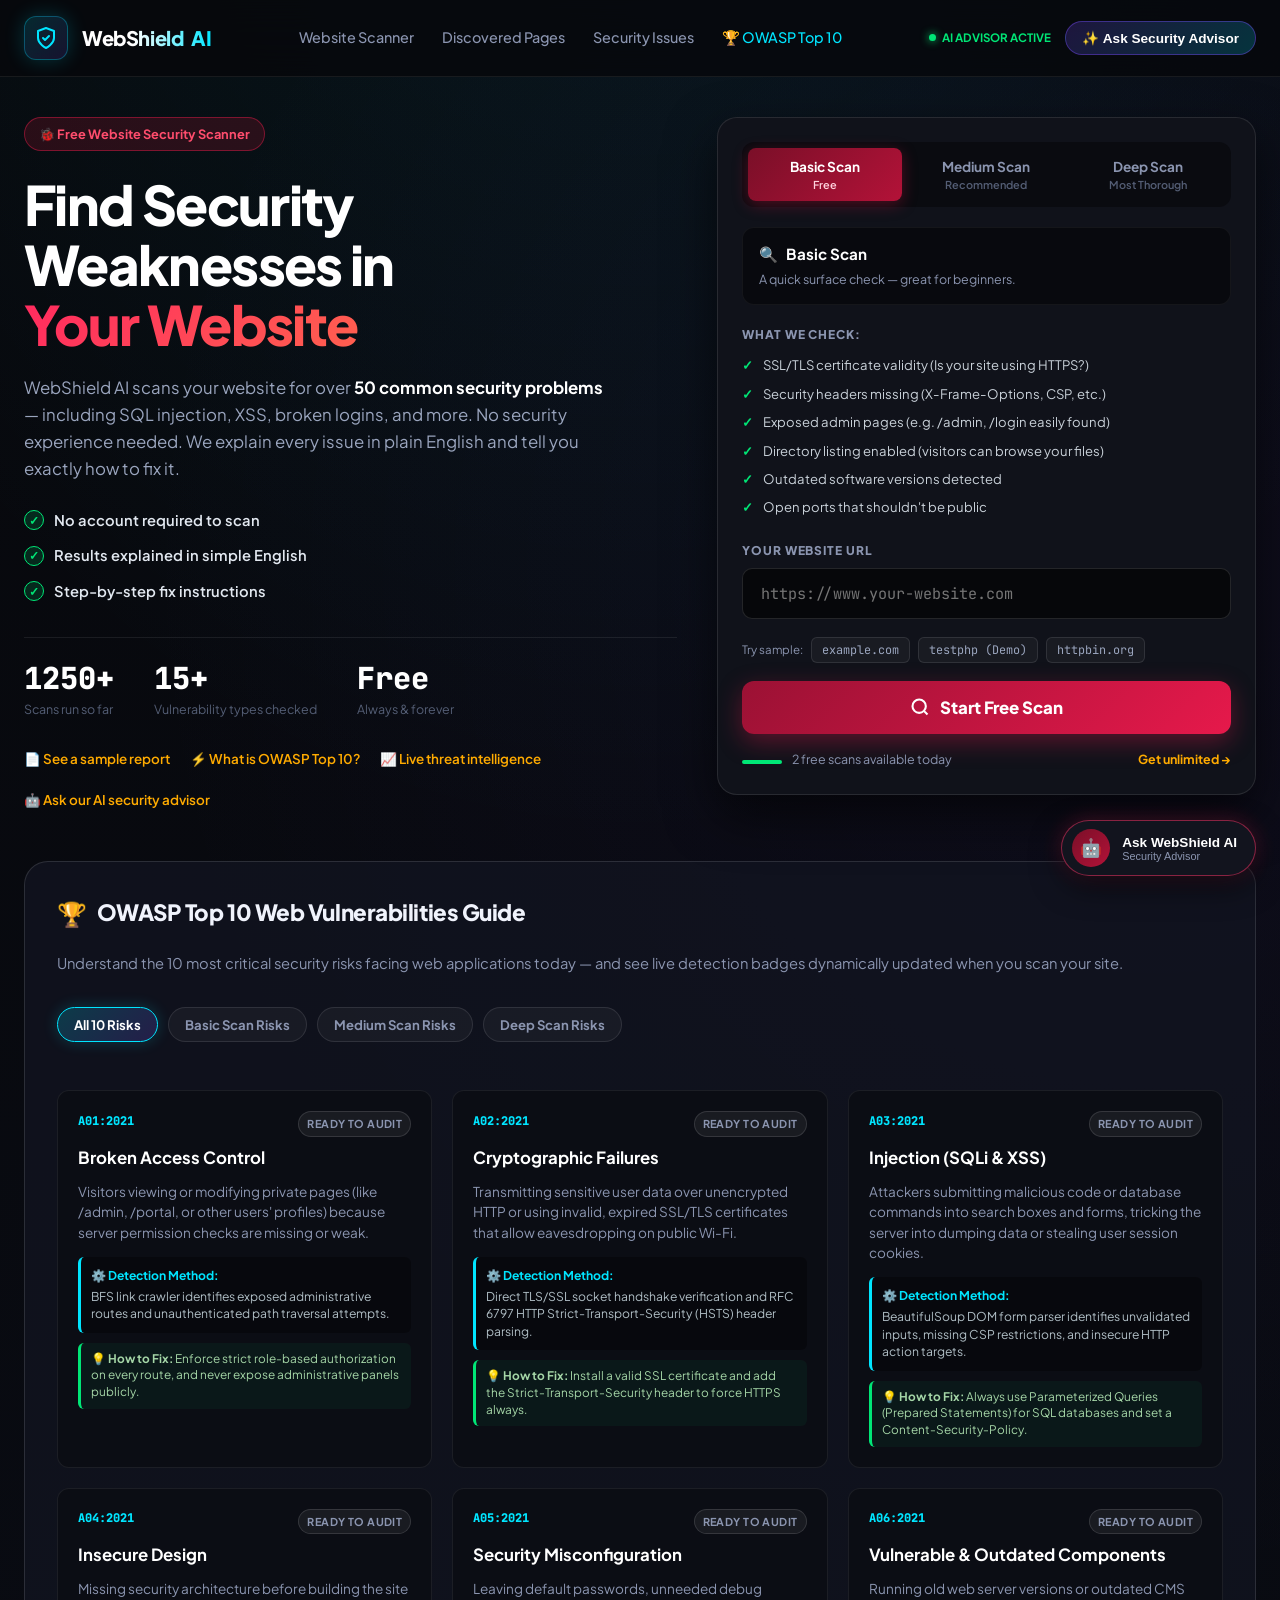
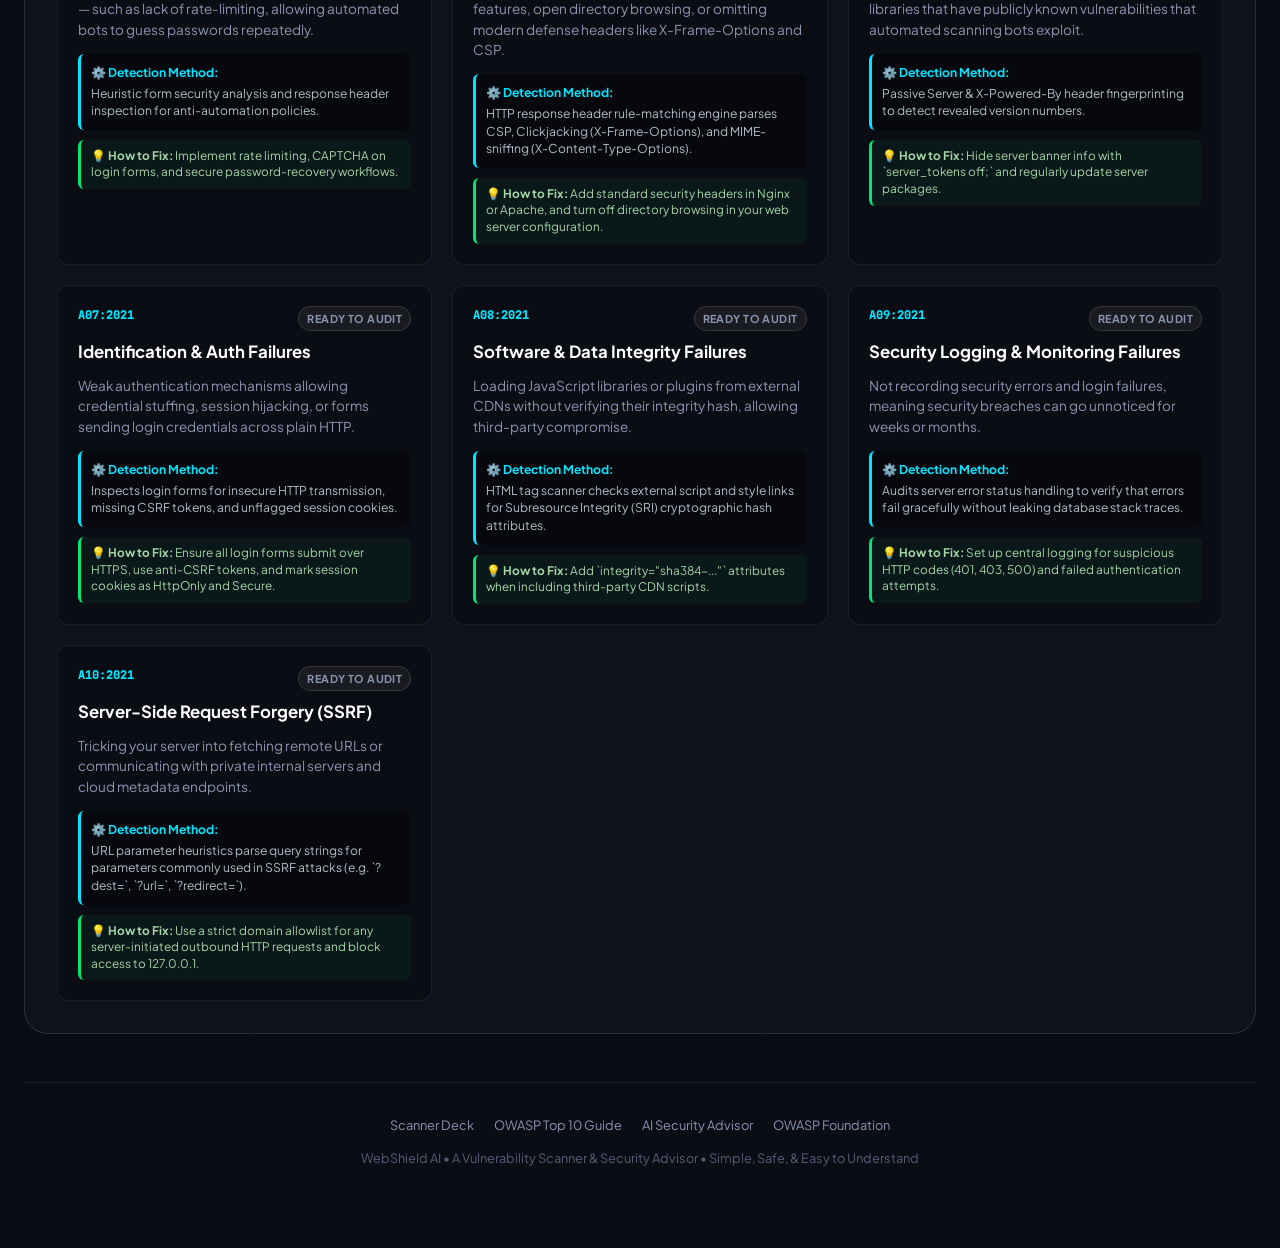
==== frontend/index.html @ 1e89348a "Initial commit: WebShield AI - Security Advisor & Vulnerability Scanner" ====
<!DOCTYPE html>
<html lang="en">
<head>
    <meta charset="UTF-8">
    <meta name="viewport" content="width=device-width, initial-scale=1.0">
    <title>WebShield AI — Security Advisor & Vulnerability Scanner</title>
    <meta name="description" content="WebShield AI is a simple, easy-to-use website vulnerability scanner and friendly security advisor that finds security weaknesses and shows you how to fix them.">
    <link rel="preconnect" href="https://fonts.googleapis.com">
    <link rel="preconnect" href="https://fonts.gstatic.com" crossorigin>
    <link href="https://fonts.googleapis.com/css2?family=JetBrains+Mono:wght@400;500;600;700&family=Plus+Jakarta+Sans:wght@300;400;500;600;700;800&display=swap" rel="stylesheet">
    <style id="webshield-theme">
/* ==========================================================================
   WebShield AI - Enterprise Autonomous Cyber Defense System
   Design System & Modern Cyber Dark Theme
   ========================================================================== */

@import url('https://fonts.googleapis.com/css2?family=JetBrains+Mono:wght@400;500;600;700&family=Plus+Jakarta+Sans:wght@300;400;500;600;700;800&display=swap');

:root {
  /* Color Palette */
  --bg-core: #07080c;
  --bg-surface: #0d0f17;
  --bg-surface-elevated: #131722;
  --bg-card: rgba(18, 22, 34, 0.72);
  --bg-card-hover: rgba(24, 30, 48, 0.85);
  --bg-input: #0a0c14;

  /* Borders & Glass */
  --border-subtle: rgba(255, 255, 255, 0.07);
  --border-medium: rgba(255, 255, 255, 0.12);
  --border-bright: rgba(0, 229, 255, 0.3);
  --border-focus: #00e5ff;

  /* Primary Neon Accents */
  --neon-cyan: #00e5ff;
  --neon-cyan-glow: rgba(0, 229, 255, 0.25);
  --neon-emerald: #00e676;
  --neon-emerald-glow: rgba(0, 230, 118, 0.22);
  --neon-crimson: #ff1744;
  --neon-crimson-glow: rgba(255, 23, 68, 0.25);
  --neon-amber: #ffab00;
  --neon-amber-glow: rgba(255, 171, 0, 0.22);
  --neon-purple: #9d4edd;
  --neon-purple-glow: rgba(157, 78, 221, 0.25);

  /* Typography */
  --font-sans: 'Plus Jakarta Sans', -apple-system, BlinkMacSystemFont, 'Segoe UI', Roboto, sans-serif;
  --font-mono: 'JetBrains Mono', 'Fira Code', monospace;

  /* Text Colors */
  --text-main: #f0f3fc;
  --text-muted: #8b95b0;
  --text-dim: #545e75;

  /* Gradients */
  --grad-hero: radial-gradient(circle at 50% 0%, rgba(0, 229, 255, 0.08) 0%, rgba(7, 8, 12, 0) 70%);
  --grad-brand: linear-gradient(135deg, #00e5ff 0%, #7c4dff 100%);
  --grad-danger: linear-gradient(135deg, #ff1744 0%, #ff5252 100%);
  --grad-success: linear-gradient(135deg, #00e676 0%, #00b0ff 100%);

  /* UI Tokens */
  --radius-sm: 8px;
  --radius-md: 12px;
  --radius-lg: 18px;
  --radius-xl: 24px;
  --transition: all 0.25s cubic-bezier(0.16, 1, 0.3, 1);
  --shadow-card: 0 10px 30px -10px rgba(0, 0, 0, 0.5), 0 0 1px 1px rgba(255, 255, 255, 0.05);
  --shadow-glow: 0 0 25px rgba(0, 229, 255, 0.18);
}

/* Reset & Base */
*, *::before, *::after {
  box-sizing: border-box;
  margin: 0;
  padding: 0;
}

html {
  scroll-behavior: smooth;
  color-scheme: dark;
}

body {
  background-color: var(--bg-core);
  background-image: 
    radial-gradient(ellipse 80% 50% at 50% -20%, rgba(0, 229, 255, 0.09), transparent),
    radial-gradient(circle at 90% 20%, rgba(124, 77, 255, 0.06), transparent 40%),
    linear-gradient(to bottom, #07080c, #0a0d16);
  color: var(--text-main);
  font-family: var(--font-sans);
  line-height: 1.6;
  min-height: 100vh;
  -webkit-font-smoothing: antialiased;
  overflow-x: hidden;
}

/* Custom Scrollbar */
::-webkit-scrollbar {
  width: 8px;
  height: 8px;
}
::-webkit-scrollbar-track {
  background: var(--bg-core);
}
::-webkit-scrollbar-thumb {
  background: #1e2436;
  border-radius: 4px;
}
::-webkit-scrollbar-thumb:hover {
  background: #2f3854;
}

/* Layout Container */
.app-container {
  max-width: 1280px;
  margin: 0 auto;
  padding: 0 24px 80px;
}

/* ==========================================================================
   Navigation Bar
   ========================================================================== */
.top-navbar {
  position: sticky;
  top: 0;
  z-index: 100;
  backdrop-filter: blur(20px);
  -webkit-backdrop-filter: blur(20px);
  background: rgba(7, 8, 12, 0.82);
  border-bottom: 1px solid var(--border-subtle);
  padding: 16px 0;
  margin-bottom: 40px;
}

.nav-wrapper {
  max-width: 1280px;
  margin: 0 auto;
  padding: 0 24px;
  display: flex;
  align-items: center;
  justify-content: space-between;
}

.brand-group {
  display: flex;
  align-items: center;
  gap: 14px;
  text-decoration: none;
}

.brand-icon-wrap {
  width: 44px;
  height: 44px;
  border-radius: var(--radius-md);
  background: linear-gradient(135deg, rgba(0, 229, 255, 0.15), rgba(124, 77, 255, 0.15));
  border: 1px solid var(--border-bright);
  display: flex;
  align-items: center;
  justify-content: center;
  box-shadow: 0 0 20px rgba(0, 229, 255, 0.2);
  position: relative;
}

.brand-icon-wrap svg {
  width: 24px;
  height: 24px;
  color: var(--neon-cyan);
}

.brand-title {
  font-size: 1.25rem;
  font-weight: 800;
  letter-spacing: -0.02em;
  background: linear-gradient(90deg, #ffffff 40%, var(--neon-cyan) 100%);
  -webkit-background-clip: text;
  -webkit-text-fill-color: transparent;
  display: flex;
  align-items: center;
  gap: 8px;
}

.brand-tag {
  font-size: 0.65rem;
  font-weight: 700;
  text-transform: uppercase;
  letter-spacing: 0.08em;
  padding: 2px 7px;
  background: rgba(0, 229, 255, 0.12);
  border: 1px solid rgba(0, 229, 255, 0.3);
  color: var(--neon-cyan);
  border-radius: 4px;
}

.nav-links {
  display: flex;
  align-items: center;
  gap: 28px;
  list-style: none;
}

.nav-link {
  color: var(--text-muted);
  font-size: 0.9rem;
  font-weight: 500;
  text-decoration: none;
  transition: var(--transition);
  display: flex;
  align-items: center;
  gap: 6px;
}

.nav-link:hover {
  color: var(--neon-cyan);
}

.nav-status-badge {
  display: flex;
  align-items: center;
  gap: 8px;
  padding: 6px 14px;
  background: rgba(0, 230, 118, 0.08);
  border: 1px solid rgba(0, 230, 118, 0.25);
  border-radius: 50px;
  font-size: 0.75rem;
  font-weight: 600;
  color: var(--neon-emerald);
  font-family: var(--font-mono);
}

.pulse-dot {
  width: 8px;
  height: 8px;
  border-radius: 50%;
  background: var(--neon-emerald);
  box-shadow: 0 0 10px var(--neon-emerald);
  animation: pulseRadar 2s infinite ease-in-out;
}

@keyframes pulseRadar {
  0% { transform: scale(0.95); opacity: 0.6; }
  50% { transform: scale(1.2); opacity: 1; box-shadow: 0 0 16px var(--neon-emerald); }
  100% { transform: scale(0.95); opacity: 0.6; }
}

.btn-ai-drawer-trigger {
  background: linear-gradient(135deg, rgba(124, 77, 255, 0.2), rgba(0, 229, 255, 0.2));
  border: 1px solid rgba(124, 77, 255, 0.4);
  color: #fff;
  padding: 8px 16px;
  border-radius: 50px;
  font-size: 0.85rem;
  font-weight: 600;
  display: flex;
  align-items: center;
  gap: 8px;
  cursor: pointer;
  transition: var(--transition);
}

.btn-ai-drawer-trigger:hover {
  border-color: var(--neon-cyan);
  box-shadow: 0 0 20px rgba(0, 229, 255, 0.3);
  transform: translateY(-1px);
}

/* ==========================================================================
   Hero Header Section
   ========================================================================== */
.hero-header {
  text-align: center;
  max-width: 840px;
  margin: 0 auto 40px;
}

.hero-pill {
  display: inline-flex;
  align-items: center;
  gap: 8px;
  padding: 6px 16px;
  background: rgba(255, 255, 255, 0.04);
  border: 1px solid var(--border-medium);
  border-radius: 50px;
  font-size: 0.8rem;
  font-weight: 600;
  color: var(--neon-cyan);
  margin-bottom: 20px;
  letter-spacing: 0.04em;
  text-transform: uppercase;
}

.hero-title {
  font-size: 3rem;
  font-weight: 800;
  line-height: 1.15;
  letter-spacing: -0.03em;
  margin-bottom: 16px;
}

.hero-title span.gradient-text {
  background: linear-gradient(135deg, #ffffff 10%, #00e5ff 70%, #7c4dff 100%);
  -webkit-background-clip: text;
  -webkit-text-fill-color: transparent;
}

.hero-subhead {
  color: var(--text-muted);
  font-size: 1.1rem;
  line-height: 1.6;
  max-width: 700px;
  margin: 0 auto;
}

/* ==========================================================================
   Interactive Scanner Console Card
   ========================================================================== */
.scanner-deck {
  background: var(--bg-card);
  backdrop-filter: blur(24px);
  -webkit-backdrop-filter: blur(24px);
  border: 1px solid var(--border-medium);
  border-radius: var(--radius-xl);
  padding: 32px;
  box-shadow: var(--shadow-card);
  position: relative;
  overflow: hidden;
  margin-bottom: 40px;
  transition: var(--transition);
}

.scanner-deck::before {
  content: '';
  position: absolute;
  top: 0;
  left: 0;
  right: 0;
  height: 2px;
  background: linear-gradient(90deg, transparent 0%, var(--neon-cyan) 50%, var(--neon-purple) 80%, transparent 100%);
}

.deck-header {
  display: flex;
  align-items: center;
  justify-content: space-between;
  margin-bottom: 24px;
  padding-bottom: 16px;
  border-bottom: 1px solid var(--border-subtle);
  flex-wrap: wrap;
  gap: 12px;
}

.deck-title-group {
  display: flex;
  align-items: center;
  gap: 10px;
}

.deck-indicator {
  width: 10px;
  height: 10px;
  border-radius: 50%;
  background: var(--neon-cyan);
  box-shadow: 0 0 10px var(--neon-cyan);
}

.deck-title {
  font-size: 1.1rem;
  font-weight: 700;
  letter-spacing: -0.01em;
}

/* Mode Switcher Tabs */
.scan-modes-tabs {
  display: flex;
  background: rgba(0, 0, 0, 0.45);
  border: 1px solid var(--border-subtle);
  padding: 4px;
  border-radius: 10px;
  gap: 4px;
}

.mode-tab {
  background: transparent;
  border: none;
  color: var(--text-muted);
  font-family: var(--font-sans);
  font-size: 0.8rem;
  font-weight: 600;
  padding: 6px 14px;
  border-radius: 7px;
  cursor: pointer;
  transition: var(--transition);
  display: flex;
  align-items: center;
  gap: 6px;
}

.mode-tab.active {
  background: var(--bg-surface-elevated);
  color: var(--neon-cyan);
  border: 1px solid rgba(0, 229, 255, 0.3);
  box-shadow: 0 2px 8px rgba(0, 0, 0, 0.3);
}

/* Target Input Box */
.target-input-container {
  display: flex;
  background: var(--bg-input);
  border: 1px solid var(--border-medium);
  border-radius: var(--radius-md);
  padding: 6px 8px 6px 14px;
  align-items: center;
  gap: 12px;
  box-shadow: inset 0 2px 6px rgba(0, 0, 0, 0.6);
  transition: var(--transition);
  margin-bottom: 20px;
}

.target-input-container:focus-within {
  border-color: var(--neon-cyan);
  box-shadow: 0 0 0 3px rgba(0, 229, 255, 0.15), inset 0 2px 6px rgba(0, 0, 0, 0.6);
}

.protocol-selector {
  background: var(--bg-surface-elevated);
  border: 1px solid var(--border-subtle);
  color: var(--neon-cyan);
  font-family: var(--font-mono);
  font-size: 0.85rem;
  font-weight: 700;
  padding: 8px 12px;
  border-radius: 6px;
  outline: none;
  cursor: pointer;
}

.target-url-input {
  flex: 1;
  background: transparent;
  border: none;
  outline: none;
  color: #fff;
  font-family: var(--font-mono);
  font-size: 1rem;
  letter-spacing: 0.02em;
}

.target-url-input::placeholder {
  color: var(--text-dim);
}

.btn-quick-verify {
  background: rgba(255, 255, 255, 0.06);
  border: 1px solid var(--border-medium);
  color: var(--text-main);
  font-family: var(--font-sans);
  font-size: 0.85rem;
  font-weight: 600;
  padding: 10px 16px;
  border-radius: 8px;
  cursor: pointer;
  transition: var(--transition);
  display: flex;
  align-items: center;
  gap: 6px;
  white-space: nowrap;
}

.btn-quick-verify:hover {
  background: rgba(0, 229, 255, 0.1);
  border-color: var(--neon-cyan);
  color: var(--neon-cyan);
}

/* Quick Target Chips */
.quick-samples {
  display: flex;
  align-items: center;
  gap: 8px;
  margin-bottom: 24px;
  flex-wrap: wrap;
}

.samples-label {
  font-size: 0.75rem;
  color: var(--text-dim);
  font-weight: 600;
  text-transform: uppercase;
  letter-spacing: 0.05em;
}

.sample-chip {
  background: rgba(255, 255, 255, 0.03);
  border: 1px solid var(--border-subtle);
  color: var(--text-muted);
  font-family: var(--font-mono);
  font-size: 0.75rem;
  padding: 4px 10px;
  border-radius: 6px;
  cursor: pointer;
  transition: var(--transition);
}

.sample-chip:hover {
  background: rgba(0, 229, 255, 0.08);
  border-color: rgba(0, 229, 255, 0.3);
  color: var(--neon-cyan);
}

/* Controls Grid */
.config-grid {
  display: grid;
  grid-template-columns: repeat(auto-fit, minmax(200px, 1fr));
  gap: 16px;
  margin-bottom: 24px;
}

.config-item {
  display: flex;
  flex-direction: column;
  gap: 6px;
}

.config-label {
  font-size: 0.8rem;
  font-weight: 600;
  color: var(--text-muted);
  display: flex;
  align-items: center;
  justify-content: space-between;
}

.config-help {
  font-size: 0.7rem;
  color: var(--text-dim);
}

.custom-select {
  background: var(--bg-input);
  border: 1px solid var(--border-subtle);
  color: var(--text-main);
  font-family: var(--font-sans);
  font-size: 0.88rem;
  padding: 10px 14px;
  border-radius: var(--radius-sm);
  outline: none;
  cursor: pointer;
  transition: var(--transition);
}

.custom-select:focus {
  border-color: var(--neon-cyan);
}

/* Legal Authorization Checkbox */
.auth-agreement-box {
  background: rgba(255, 171, 0, 0.05);
  border: 1px solid rgba(255, 171, 0, 0.2);
  border-radius: var(--radius-sm);
  padding: 14px 16px;
  margin-bottom: 24px;
  display: flex;
  align-items: flex-start;
  gap: 12px;
}

.auth-checkbox {
  margin-top: 3px;
  width: 18px;
  height: 18px;
  accent-color: var(--neon-cyan);
  cursor: pointer;
}

.auth-text {
  font-size: 0.82rem;
  color: #ffca28;
  line-height: 1.45;
}

.auth-text strong {
  color: #fff;
}

/* Action Strip */
.deck-action-strip {
  display: flex;
  align-items: center;
  justify-content: space-between;
  gap: 16px;
  flex-wrap: wrap;
}

.scanner-hint {
  font-size: 0.8rem;
  color: var(--text-dim);
  font-family: var(--font-mono);
  display: flex;
  align-items: center;
  gap: 6px;
}

.btn-launch-scan {
  background: linear-gradient(135deg, #00e5ff 0%, #00b0ff 50%, #7c4dff 100%);
  border: none;
  color: #07080c;
  font-family: var(--font-sans);
  font-size: 1rem;
  font-weight: 800;
  letter-spacing: 0.02em;
  padding: 14px 32px;
  border-radius: var(--radius-md);
  cursor: pointer;
  transition: var(--transition);
  display: flex;
  align-items: center;
  gap: 10px;
  box-shadow: 0 0 24px rgba(0, 229, 255, 0.35);
}

.btn-launch-scan:hover:not(:disabled) {
  transform: translateY(-2px);
  box-shadow: 0 0 35px rgba(0, 229, 255, 0.55);
}

.btn-launch-scan:disabled {
  opacity: 0.5;
  cursor: not-allowed;
  filter: grayscale(0.5);
}

/* ==========================================================================
   Live Telemetry Pipeline & Terminal
   ========================================================================== */
.telemetry-pipeline-card {
  display: none;
  background: var(--bg-card);
  backdrop-filter: blur(24px);
  border: 1px solid var(--border-medium);
  border-radius: var(--radius-xl);
  padding: 28px;
  margin-bottom: 40px;
  box-shadow: var(--shadow-card);
}

.pipeline-header {
  display: flex;
  align-items: center;
  justify-content: space-between;
  margin-bottom: 20px;
}

.pipeline-status-text {
  font-size: 1.05rem;
  font-weight: 700;
  display: flex;
  align-items: center;
  gap: 10px;
}

/* Multi-stage Progress Stepper */
.stepper-pipeline {
  display: grid;
  grid-template-columns: repeat(5, 1fr);
  gap: 10px;
  margin-bottom: 20px;
}

@media (max-width: 860px) {
  .stepper-pipeline {
    grid-template-columns: 1fr;
  }
}

.step-node {
  background: rgba(0, 0, 0, 0.35);
  border: 1px solid var(--border-subtle);
  border-radius: var(--radius-sm);
  padding: 12px;
  display: flex;
  align-items: center;
  gap: 10px;
  transition: var(--transition);
}

.step-node.active {
  border-color: var(--neon-cyan);
  background: rgba(0, 229, 255, 0.08);
  box-shadow: 0 0 15px rgba(0, 229, 255, 0.15);
}

.step-node.completed {
  border-color: var(--neon-emerald);
  background: rgba(0, 230, 118, 0.08);
}

.step-num {
  width: 26px;
  height: 26px;
  border-radius: 50%;
  background: rgba(255, 255, 255, 0.1);
  display: flex;
  align-items: center;
  justify-content: center;
  font-size: 0.75rem;
  font-weight: 700;
  color: var(--text-muted);
}

.step-node.active .step-num {
  background: var(--neon-cyan);
  color: #07080c;
}

.step-node.completed .step-num {
  background: var(--neon-emerald);
  color: #07080c;
}

.step-title {
  font-size: 0.8rem;
  font-weight: 600;
}

.step-desc {
  font-size: 0.68rem;
  color: var(--text-dim);
}

/* Animated Progress Bar */
.progress-container {
  height: 6px;
  background: rgba(255, 255, 255, 0.06);
  border-radius: 3px;
  overflow: hidden;
  margin-bottom: 20px;
}

.progress-bar-fill {
  height: 100%;
  width: 0%;
  background: linear-gradient(90deg, var(--neon-cyan), var(--neon-emerald));
  border-radius: 3px;
  transition: width 0.4s ease;
  box-shadow: 0 0 12px var(--neon-cyan);
}

/* Terminal Feed */
.terminal-window {
  background: #050609;
  border: 1px solid rgba(255, 255, 255, 0.08);
  border-radius: var(--radius-md);
  overflow: hidden;
  font-family: var(--font-mono);
}

.terminal-header {
  background: #0b0d14;
  padding: 8px 14px;
  display: flex;
  align-items: center;
  justify-content: space-between;
  border-bottom: 1px solid rgba(255, 255, 255, 0.05);
}

.terminal-dots {
  display: flex;
  gap: 6px;
}

.terminal-dot {
  width: 10px;
  height: 10px;
  border-radius: 50%;
}
.dot-red { background: #ff5f56; }
.dot-yellow { background: #ffbd2e; }
.dot-green { background: #27c93f; }

.terminal-title {
  font-size: 0.72rem;
  color: var(--text-dim);
  text-transform: uppercase;
  letter-spacing: 0.05em;
}

.terminal-body {
  padding: 14px;
  height: 160px;
  overflow-y: auto;
  font-size: 0.8rem;
  line-height: 1.7;
}

.log-entry {
  color: #c9d1d9;
}
.log-ts {
  color: var(--text-dim);
  margin-right: 8px;
}
.log-info { color: var(--neon-cyan); }
.log-success { color: var(--neon-emerald); }
.log-warn { color: var(--neon-amber); }
.log-error { color: var(--neon-crimson); }

/* ==========================================================================
   Executive Metrics & KPI Dashboard
   ========================================================================== */
.results-section {
  display: none;
}

.metrics-row {
  display: grid;
  grid-template-columns: repeat(auto-fit, minmax(210px, 1fr));
  gap: 16px;
  margin-bottom: 32px;
}

.metric-card {
  background: var(--bg-card);
  backdrop-filter: blur(20px);
  border: 1px solid var(--border-subtle);
  border-radius: var(--radius-lg);
  padding: 22px;
  transition: var(--transition);
  position: relative;
  overflow: hidden;
}

.metric-card:hover {
  border-color: var(--border-medium);
  transform: translateY(-2px);
  box-shadow: var(--shadow-card);
}

.metric-header {
  display: flex;
  align-items: center;
  justify-content: space-between;
  margin-bottom: 12px;
}

.metric-title {
  font-size: 0.8rem;
  font-weight: 600;
  text-transform: uppercase;
  letter-spacing: 0.05em;
  color: var(--text-muted);
}

.metric-icon-pill {
  width: 32px;
  height: 32px;
  border-radius: var(--radius-sm);
  display: flex;
  align-items: center;
  justify-content: center;
  background: rgba(255, 255, 255, 0.04);
  color: var(--neon-cyan);
}

.metric-val {
  font-size: 2.2rem;
  font-weight: 800;
  font-family: var(--font-mono);
  line-height: 1.1;
  margin-bottom: 4px;
}

.metric-sub {
  font-size: 0.75rem;
  color: var(--text-dim);
}

/* Executive Report Banner */
.executive-report-banner {
  background: linear-gradient(135deg, rgba(0, 229, 255, 0.08) 0%, rgba(124, 77, 255, 0.08) 100%);
  border: 1px solid rgba(0, 229, 255, 0.25);
  border-radius: var(--radius-lg);
  padding: 24px 28px;
  margin-bottom: 40px;
  display: flex;
  align-items: center;
  justify-content: space-between;
  gap: 20px;
  flex-wrap: wrap;
}

.report-banner-info {
  display: flex;
  align-items: center;
  gap: 16px;
}

.report-icon-large {
  width: 50px;
  height: 50px;
  border-radius: var(--radius-md);
  background: rgba(255, 23, 68, 0.15);
  border: 1px solid rgba(255, 23, 68, 0.3);
  display: flex;
  align-items: center;
  justify-content: center;
  color: var(--neon-crimson);
  font-size: 1.4rem;
}

.report-text-group h3 {
  font-size: 1.15rem;
  font-weight: 700;
  margin-bottom: 4px;
}

.report-text-group p {
  font-size: 0.85rem;
  color: var(--text-muted);
}

.btn-download-pdf {
  background: var(--neon-cyan);
  border: none;
  color: #07080c;
  font-weight: 800;
  font-size: 0.95rem;
  padding: 12px 24px;
  border-radius: var(--radius-md);
  text-decoration: none;
  display: inline-flex;
  align-items: center;
  gap: 8px;
  cursor: pointer;
  transition: var(--transition);
  box-shadow: 0 0 20px rgba(0, 229, 255, 0.3);
}

.btn-download-pdf:hover {
  background: #fff;
  transform: translateY(-2px);
  box-shadow: 0 0 30px rgba(0, 229, 255, 0.5);
}

/* ==========================================================================
   Findings & OWASP Vulnerabilities Explorer
   ========================================================================== */
.section-title-wrap {
  display: flex;
  align-items: center;
  justify-content: space-between;
  margin-bottom: 20px;
  flex-wrap: wrap;
  gap: 14px;
}

.section-heading {
  font-size: 1.4rem;
  font-weight: 800;
  letter-spacing: -0.02em;
  display: flex;
  align-items: center;
  gap: 10px;
}

.filter-bar {
  display: flex;
  align-items: center;
  gap: 10px;
  flex-wrap: wrap;
}

.filter-pill-btn {
  background: rgba(255, 255, 255, 0.04);
  border: 1px solid var(--border-subtle);
  color: var(--text-muted);
  font-size: 0.8rem;
  font-weight: 600;
  padding: 6px 14px;
  border-radius: 50px;
  cursor: pointer;
  transition: var(--transition);
}

.filter-pill-btn.active, .filter-pill-btn:hover {
  background: rgba(0, 229, 255, 0.12);
  border-color: var(--neon-cyan);
  color: var(--neon-cyan);
}

.findings-list {
  display: flex;
  flex-direction: column;
  gap: 16px;
  margin-bottom: 48px;
}

.finding-card {
  background: var(--bg-card);
  border: 1px solid var(--border-subtle);
  border-radius: var(--radius-lg);
  padding: 24px;
  transition: var(--transition);
  border-left: 4px solid var(--border-subtle);
}

.finding-card.severity-Critical,
.finding-card.severity-High {
  border-left-color: var(--neon-crimson);
}
.finding-card.severity-Medium {
  border-left-color: var(--neon-amber);
}
.finding-card.severity-Low {
  border-left-color: var(--neon-cyan);
}
.finding-card.severity-Info {
  border-left-color: var(--text-muted);
}

.finding-card:hover {
  border-color: var(--border-medium);
  background: var(--bg-card-hover);
}

.finding-header-strip {
  display: flex;
  align-items: flex-start;
  justify-content: space-between;
  gap: 16px;
  margin-bottom: 12px;
  flex-wrap: wrap;
}

.finding-title-group {
  flex: 1;
}

.finding-title {
  font-size: 1.1rem;
  font-weight: 700;
  margin-bottom: 6px;
}

.finding-meta-pills {
  display: flex;
  align-items: center;
  gap: 8px;
  flex-wrap: wrap;
}

.badge-sev {
  font-size: 0.72rem;
  font-weight: 800;
  text-transform: uppercase;
  padding: 3px 10px;
  border-radius: 4px;
  letter-spacing: 0.05em;
  font-family: var(--font-mono);
}

.badge-sev.High, .badge-sev.Critical {
  background: rgba(255, 23, 68, 0.15);
  color: var(--neon-crimson);
  border: 1px solid rgba(255, 23, 68, 0.35);
}
.badge-sev.Medium {
  background: rgba(255, 171, 0, 0.15);
  color: var(--neon-amber);
  border: 1px solid rgba(255, 171, 0, 0.35);
}
.badge-sev.Low {
  background: rgba(0, 229, 255, 0.15);
  color: var(--neon-cyan);
  border: 1px solid rgba(0, 229, 255, 0.35);
}

.badge-owasp {
  font-size: 0.75rem;
  color: #fff;
  background: rgba(255, 255, 255, 0.06);
  border: 1px solid var(--border-subtle);
  padding: 3px 10px;
  border-radius: 4px;
}

.badge-cvss {
  font-size: 0.75rem;
  font-family: var(--font-mono);
  font-weight: 700;
  color: #fff;
  background: #1b2030;
  padding: 3px 8px;
  border-radius: 4px;
}

.finding-url {
  font-family: var(--font-mono);
  font-size: 0.8rem;
  color: var(--text-muted);
  word-break: break-all;
  margin-bottom: 12px;
}

.finding-desc {
  font-size: 0.9rem;
  color: var(--text-main);
  margin-bottom: 14px;
}

.evidence-box {
  background: #06080e;
  border: 1px solid rgba(255, 255, 255, 0.06);
  border-radius: var(--radius-sm);
  padding: 10px 14px;
  font-family: var(--font-mono);
  font-size: 0.8rem;
  color: #a5d6a7;
  margin-bottom: 16px;
  word-break: break-all;
}

.remediation-box {
  background: rgba(0, 230, 118, 0.04);
  border: 1px solid rgba(0, 230, 118, 0.15);
  border-radius: var(--radius-sm);
  padding: 12px 16px;
  margin-bottom: 14px;
}

.remediation-header {
  font-size: 0.75rem;
  font-weight: 700;
  text-transform: uppercase;
  color: var(--neon-emerald);
  letter-spacing: 0.05em;
  margin-bottom: 6px;
  display: flex;
  align-items: center;
  gap: 6px;
}

.remediation-text {
  font-size: 0.85rem;
  color: var(--text-muted);
}

.btn-ai-fix {
  background: transparent;
  border: 1px solid rgba(124, 77, 255, 0.4);
  color: #d1b3ff;
  font-size: 0.8rem;
  font-weight: 600;
  padding: 6px 14px;
  border-radius: 6px;
  cursor: pointer;
  transition: var(--transition);
  display: inline-flex;
  align-items: center;
  gap: 6px;
}

.btn-ai-fix:hover {
  background: rgba(124, 77, 255, 0.15);
  border-color: #b388ff;
  color: #fff;
}

/* AI Code Diff Snippet Drawer */
.ai-diff-container {
  display: none;
  background: #06070d;
  border: 1px solid rgba(124, 77, 255, 0.3);
  border-radius: var(--radius-sm);
  padding: 14px;
  margin-top: 12px;
  font-family: var(--font-mono);
  font-size: 0.8rem;
}

.ai-diff-container pre {
  margin: 0;
  white-space: pre-wrap;
  word-break: break-word;
  color: #e0e0e0;
}

/* ==========================================================================
   Attack Surface Explorer (BFS Pages, Forms, Endpoints)
   ========================================================================== */
.surface-card {
  background: var(--bg-card);
  backdrop-filter: blur(20px);
  border: 1px solid var(--border-medium);
  border-radius: var(--radius-xl);
  padding: 28px;
  margin-bottom: 48px;
  box-shadow: var(--shadow-card);
}

.surface-tabs {
  display: flex;
  gap: 8px;
  margin-bottom: 20px;
  border-bottom: 1px solid var(--border-subtle);
  padding-bottom: 12px;
  flex-wrap: wrap;
}

.surface-tab {
  background: transparent;
  border: none;
  color: var(--text-muted);
  font-family: var(--font-sans);
  font-size: 0.9rem;
  font-weight: 600;
  padding: 8px 18px;
  border-radius: var(--radius-sm);
  cursor: pointer;
  transition: var(--transition);
  display: flex;
  align-items: center;
  gap: 8px;
}

.surface-tab.active {
  background: rgba(0, 229, 255, 0.1);
  color: var(--neon-cyan);
  border: 1px solid rgba(0, 229, 255, 0.25);
}

.surface-tab-content {
  display: none;
}

.surface-tab-content.active {
  display: block;
}

.data-table-wrapper {
  overflow-x: auto;
  max-height: 400px;
}

.cyber-table {
  width: 100%;
  border-collapse: collapse;
  font-size: 0.85rem;
}

.cyber-table th {
  background: rgba(0, 0, 0, 0.4);
  padding: 12px 16px;
  text-align: left;
  font-size: 0.75rem;
  text-transform: uppercase;
  letter-spacing: 0.05em;
  color: var(--text-dim);
  border-bottom: 1px solid var(--border-subtle);
}

.cyber-table td {
  padding: 12px 16px;
  border-bottom: 1px solid rgba(255, 255, 255, 0.04);
  font-family: var(--font-mono);
  color: var(--text-main);
  word-break: break-all;
}

.cyber-table tr:hover td {
  background: rgba(255, 255, 255, 0.02);
}

.status-badge-http {
  padding: 2px 6px;
  border-radius: 4px;
  font-size: 0.7rem;
  font-weight: 700;
}
.http-200 { background: rgba(0, 230, 118, 0.15); color: var(--neon-emerald); }
.http-300 { background: rgba(0, 229, 255, 0.15); color: var(--neon-cyan); }
.http-400 { background: rgba(255, 171, 0, 0.15); color: var(--neon-amber); }
.http-500 { background: rgba(255, 23, 68, 0.15); color: var(--neon-crimson); }

/* ==========================================================================
   Ask WebShield AI Slide Drawer
   ========================================================================== */
.ai-drawer-overlay {
  display: none;
  position: fixed;
  top: 0;
  left: 0;
  right: 0;
  bottom: 0;
  background: rgba(0, 0, 0, 0.7);
  backdrop-filter: blur(8px);
  z-index: 1000;
  opacity: 0;
  transition: opacity 0.3s ease;
}

.ai-drawer-overlay.open {
  display: block;
  opacity: 1;
}

.ai-drawer {
  position: fixed;
  top: 0;
  right: 0;
  bottom: 0;
  width: 480px;
  max-width: 90vw;
  background: #090b12;
  border-left: 1px solid var(--border-bright);
  box-shadow: -10px 0 40px rgba(0, 0, 0, 0.8);
  display: flex;
  flex-direction: column;
  z-index: 1001;
  transform: translateX(100%);
  transition: transform 0.3s cubic-bezier(0.16, 1, 0.3, 1);
}

.ai-drawer-overlay.open .ai-drawer {
  transform: translateX(0);
}

.drawer-header {
  padding: 20px 24px;
  border-bottom: 1px solid var(--border-subtle);
  display: flex;
  align-items: center;
  justify-content: space-between;
  background: rgba(13, 16, 26, 0.8);
}

.drawer-title-group {
  display: flex;
  align-items: center;
  gap: 10px;
}

.drawer-title {
  font-size: 1.1rem;
  font-weight: 700;
}

.btn-drawer-close {
  background: transparent;
  border: none;
  color: var(--text-muted);
  cursor: pointer;
  font-size: 1.2rem;
  padding: 4px;
  transition: var(--transition);
}

.btn-drawer-close:hover {
  color: #fff;
}

.drawer-quick-prompts {
  padding: 16px 24px;
  background: rgba(0, 0, 0, 0.3);
  border-bottom: 1px solid var(--border-subtle);
  display: flex;
  flex-wrap: wrap;
  gap: 6px;
}

.quick-prompt-btn {
  background: rgba(255, 255, 255, 0.04);
  border: 1px solid var(--border-subtle);
  color: var(--text-muted);
  font-size: 0.72rem;
  padding: 4px 10px;
  border-radius: 50px;
  cursor: pointer;
  transition: var(--transition);
}

.quick-prompt-btn:hover {
  background: rgba(0, 229, 255, 0.1);
  border-color: var(--neon-cyan);
  color: var(--neon-cyan);
}

.drawer-chat-stream {
  flex: 1;
  padding: 20px 24px;
  overflow-y: auto;
  display: flex;
  flex-direction: column;
  gap: 16px;
}

.chat-bubble {
  max-width: 88%;
  padding: 14px 16px;
  border-radius: var(--radius-md);
  font-size: 0.88rem;
  line-height: 1.5;
}

.chat-bubble.bot {
  align-self: flex-start;
  background: var(--bg-surface-elevated);
  border: 1px solid var(--border-subtle);
  color: var(--text-main);
}

.chat-bubble.user {
  align-self: flex-end;
  background: linear-gradient(135deg, rgba(0, 229, 255, 0.2), rgba(124, 77, 255, 0.2));
  border: 1px solid rgba(0, 229, 255, 0.4);
  color: #fff;
}

.drawer-input-area {
  padding: 16px 24px;
  border-top: 1px solid var(--border-subtle);
  background: rgba(13, 16, 26, 0.95);
  display: flex;
  gap: 10px;
}

.drawer-input {
  flex: 1;
  background: #050609;
  border: 1px solid var(--border-subtle);
  border-radius: var(--radius-sm);
  padding: 10px 14px;
  color: #fff;
  font-family: var(--font-sans);
  font-size: 0.88rem;
  outline: none;
}

.drawer-input:focus {
  border-color: var(--neon-cyan);
}

.btn-drawer-send {
  background: var(--neon-cyan);
  border: none;
  color: #07080c;
  padding: 0 16px;
  border-radius: var(--radius-sm);
  font-weight: 700;
  cursor: pointer;
  transition: var(--transition);
}

.btn-drawer-send:hover {
  background: #fff;
}

/* ==========================================================================
   Footer
   ========================================================================== */
.app-footer {
  border-top: 1px solid var(--border-subtle);
  padding-top: 32px;
  text-align: center;
  color: var(--text-dim);
  font-size: 0.8rem;
}

.footer-links {
  display: flex;
  justify-content: center;
  gap: 20px;
  margin-bottom: 12px;
}

.footer-link {
  color: var(--text-muted);
  text-decoration: none;
  transition: var(--transition);
}

.footer-link:hover {
  color: var(--neon-cyan);
}

/* Responsive adjustments */
@media (max-width: 768px) {
  .hero-title {
    font-size: 2.2rem;
  }
  .scanner-deck {
    padding: 20px;
  }
  .target-input-container {
    flex-direction: column;
    align-items: stretch;
  }
  .deck-action-strip {
    flex-direction: column;
    align-items: stretch;
  }
  .btn-launch-scan {
    justify-content: center;
  }
  .nav-links {
    display: none;
  }
}

/* Additional Reference Styles */

/* ==========================================================================
   Reference Dashboard & Two-Column Hero Layout
   ========================================================================== */
.hero-two-column-grid {
  display: grid;
  grid-template-columns: 1.15fr 0.95fr;
  gap: 40px;
  align-items: start;
  margin-top: 10px;
  margin-bottom: 50px;
}

@media (max-width: 980px) {
  .hero-two-column-grid {
    grid-template-columns: 1fr;
    gap: 32px;
  }
}

/* Left Hero Column */
.hero-left-col {
  display: flex;
  flex-direction: column;
}

.scanner-badge-pill {
  display: inline-flex;
  align-items: center;
  gap: 8px;
  background: rgba(180, 20, 50, 0.2);
  border: 1px solid rgba(255, 30, 80, 0.4);
  color: #ff4d6d;
  font-size: 0.8rem;
  font-weight: 700;
  padding: 6px 14px;
  border-radius: 50px;
  width: fit-content;
  margin-bottom: 24px;
}

.hero-main-title {
  font-size: 3.4rem;
  font-weight: 900;
  line-height: 1.1;
  letter-spacing: -0.03em;
  margin-bottom: 20px;
  color: #ffffff;
}

.hero-gradient-highlight {
  background: linear-gradient(135deg, #ff2a5f 0%, #ff8c42 100%);
  -webkit-background-clip: text;
  -webkit-text-fill-color: transparent;
  display: block;
}

.hero-explainer-p {
  font-size: 1.05rem;
  color: #9aa5be;
  line-height: 1.6;
  margin-bottom: 26px;
  max-width: 580px;
}

.hero-explainer-p strong {
  color: #ffffff;
}

.hero-checklist-group {
  display: flex;
  flex-direction: column;
  gap: 12px;
  margin-bottom: 34px;
}

.checklist-item {
  display: flex;
  align-items: center;
  gap: 10px;
  font-size: 0.92rem;
  font-weight: 600;
  color: #e2e8f0;
}

.check-icon-circle {
  width: 20px;
  height: 20px;
  border-radius: 50%;
  background: rgba(0, 230, 118, 0.15);
  border: 1px solid var(--neon-emerald);
  color: var(--neon-emerald);
  display: flex;
  align-items: center;
  justify-content: center;
  font-size: 0.75rem;
}

.hero-metrics-strip {
  display: flex;
  align-items: center;
  gap: 40px;
  padding-top: 24px;
  border-top: 1px solid rgba(255, 255, 255, 0.08);
  margin-bottom: 28px;
}

.metric-strip-item h4 {
  font-size: 1.9rem;
  font-weight: 800;
  font-family: var(--font-mono);
  color: #ffffff;
  line-height: 1.1;
}

.metric-strip-item p {
  font-size: 0.78rem;
  color: var(--text-dim);
  margin-top: 4px;
}

.hero-quick-links-row {
  display: flex;
  align-items: center;
  gap: 20px;
  flex-wrap: wrap;
}

.hero-quick-link {
  color: #ffab00;
  font-size: 0.84rem;
  font-weight: 600;
  text-decoration: none;
  display: flex;
  align-items: center;
  gap: 6px;
  transition: var(--transition);
  cursor: pointer;
}

.hero-quick-link:hover {
  color: #fff;
  transform: translateY(-1px);
}

/* Right Column (Scanner Card matching reference) */
.hero-scanner-card {
  background: #10121a;
  border: 1px solid rgba(255, 255, 255, 0.1);
  border-radius: 20px;
  padding: 24px;
  box-shadow: 0 20px 50px rgba(0, 0, 0, 0.6);
  position: relative;
}

.scanner-top-tabs {
  display: grid;
  grid-template-columns: repeat(3, 1fr);
  gap: 8px;
  background: #0a0b10;
  padding: 6px;
  border-radius: 12px;
  margin-bottom: 20px;
}

.scan-tab-btn {
  background: transparent;
  border: none;
  padding: 10px 8px;
  border-radius: 8px;
  color: #8b95b0;
  font-family: var(--font-sans);
  font-size: 0.85rem;
  font-weight: 700;
  cursor: pointer;
  transition: var(--transition);
  display: flex;
  flex-direction: column;
  align-items: center;
  gap: 3px;
}

.scan-tab-btn .tab-sub {
  font-size: 0.68rem;
  font-weight: 600;
  color: #545e75;
}

.scan-tab-btn.active {
  background: linear-gradient(135deg, #7a0f28 0%, #b31238 100%);
  color: #ffffff;
  box-shadow: 0 4px 15px rgba(179, 18, 56, 0.4);
}

.scan-tab-btn.active .tab-sub {
  color: #ffd1dc;
}

.active-mode-summary-box {
  background: #08090e;
  border: 1px solid rgba(255, 255, 255, 0.05);
  border-radius: 12px;
  padding: 14px 16px;
  margin-bottom: 20px;
}

.active-mode-title {
  display: flex;
  align-items: center;
  gap: 8px;
  font-size: 0.95rem;
  font-weight: 700;
  color: #ffffff;
  margin-bottom: 4px;
}

.active-mode-desc {
  font-size: 0.78rem;
  color: #8b95b0;
}

.what-we-check-title {
  font-size: 0.75rem;
  font-weight: 800;
  letter-spacing: 0.08em;
  color: #8b95b0;
  margin-bottom: 12px;
}

.what-we-check-list {
  display: flex;
  flex-direction: column;
  gap: 10px;
  margin-bottom: 24px;
}

.check-feature-item {
  display: flex;
  align-items: flex-start;
  gap: 10px;
  font-size: 0.82rem;
  color: #c9d1d9;
  line-height: 1.4;
}

.check-feature-item span.icon {
  color: #00e676;
  font-weight: bold;
}

.url-input-title-label {
  font-size: 0.75rem;
  font-weight: 800;
  letter-spacing: 0.08em;
  color: #8b95b0;
  margin-bottom: 8px;
  display: block;
}

.card-url-input-wrap {
  display: flex;
  background: #06070a;
  border: 1px solid rgba(255, 255, 255, 0.12);
  border-radius: 10px;
  padding: 4px 6px;
  margin-bottom: 18px;
  align-items: center;
  transition: var(--transition);
}

.card-url-input-wrap:focus-within {
  border-color: #ff3366;
  box-shadow: 0 0 0 3px rgba(255, 51, 102, 0.15);
}

.card-target-input {
  flex: 1;
  background: transparent;
  border: none;
  outline: none;
  color: #fff;
  font-family: var(--font-mono);
  font-size: 0.95rem;
  padding: 10px 12px;
}

.btn-card-start-scan {
  width: 100%;
  background: linear-gradient(135deg, #9b1134 0%, #e6194b 100%);
  border: none;
  color: #ffffff;
  font-family: var(--font-sans);
  font-size: 1.05rem;
  font-weight: 800;
  padding: 16px;
  border-radius: 12px;
  cursor: pointer;
  transition: var(--transition);
  display: flex;
  align-items: center;
  justify-content: center;
  gap: 10px;
  box-shadow: 0 8px 25px rgba(230, 25, 75, 0.35);
  margin-bottom: 16px;
}

.btn-card-start-scan:hover:not(:disabled) {
  background: linear-gradient(135deg, #b8143e 0%, #ff2a61 100%);
  transform: translateY(-2px);
  box-shadow: 0 12px 30px rgba(230, 25, 75, 0.55);
}

.quota-indicator-bar {
  display: flex;
  align-items: center;
  justify-content: space-between;
  font-size: 0.78rem;
  color: #8b95b0;
}

.quota-line {
  display: inline-block;
  width: 40px;
  height: 4px;
  border-radius: 2px;
  background: #00e676;
  margin-right: 8px;
}

.quota-link {
  color: #ffab00;
  text-decoration: none;
  font-weight: 700;
  font-size: 0.78rem;
}

/* ==========================================================================
   OWASP Top 10 Dedicated Section & Cards
   ========================================================================== */
.owasp-matrix-container {
  background: var(--bg-card);
  border: 1px solid var(--border-medium);
  border-radius: var(--radius-xl);
  padding: 32px;
  margin-bottom: 48px;
}

.owasp-grid-cards {
  display: grid;
  grid-template-columns: repeat(auto-fit, minmax(280px, 1fr));
  gap: 20px;
  margin-top: 24px;
}

.owasp-card-item {
  background: #0b0d14;
  border: 1px solid var(--border-subtle);
  border-radius: var(--radius-md);
  padding: 20px;
  transition: var(--transition);
  position: relative;
  overflow: hidden;
}

.owasp-card-item:hover {
  border-color: var(--neon-cyan);
  transform: translateY(-3px);
  box-shadow: 0 10px 25px rgba(0, 229, 255, 0.1);
}

.owasp-card-id {
  font-size: 0.75rem;
  font-weight: 800;
  font-family: var(--font-mono);
  color: var(--neon-cyan);
  margin-bottom: 6px;
}

.owasp-card-title {
  font-size: 1.05rem;
  font-weight: 700;
  color: #ffffff;
  margin-bottom: 10px;
}

.owasp-card-desc {
  font-size: 0.85rem;
  color: var(--text-muted);
  line-height: 1.5;
  margin-bottom: 14px;
}

.owasp-card-how-we-scan {
  background: rgba(255, 255, 255, 0.03);
  border-radius: 6px;
  padding: 8px 12px;
  font-size: 0.75rem;
  color: #a5d6a7;
  border-left: 3px solid var(--neon-emerald);
}

/* ==========================================================================
   Floating AI Advisor Chatbot Widget (Bottom Right)
   ========================================================================== */
.floating-chatbot-btn {
  position: fixed;
  bottom: 24px;
  right: 24px;
  z-index: 999;
  background: #12141e;
  border: 1px solid rgba(255, 51, 102, 0.5);
  border-radius: 50px;
  padding: 8px 18px 8px 10px;
  display: flex;
  align-items: center;
  gap: 12px;
  cursor: pointer;
  box-shadow: 0 10px 30px rgba(0, 0, 0, 0.6), 0 0 20px rgba(255, 51, 102, 0.25);
  transition: var(--transition);
}

.floating-chatbot-btn:hover {
  transform: translateY(-3px);
  border-color: #ff3366;
  box-shadow: 0 12px 35px rgba(0, 0, 0, 0.7), 0 0 25px rgba(255, 51, 102, 0.4);
}

.floating-btn-icon-bubble {
  width: 38px;
  height: 38px;
  border-radius: 50%;
  background: linear-gradient(135deg, #7a0f28 0%, #b31238 100%);
  display: flex;
  align-items: center;
  justify-content: center;
  font-size: 1.1rem;
}

.floating-btn-text-wrap {
  text-align: left;
}

.floating-btn-title {
  font-size: 0.85rem;
  font-weight: 700;
  color: #ffffff;
  display: block;
}

.floating-btn-sub {
  font-size: 0.68rem;
  color: #8b95b0;
  display: block;
}


/* OWASP Top 10 Section Styles */
.owasp-filter-bar {
  display: flex;
  align-items: center;
  gap: 10px;
  flex-wrap: wrap;
  margin-top: 18px;
  margin-bottom: 24px;
}

.owasp-filter-pill {
  background: rgba(255, 255, 255, 0.04);
  border: 1px solid rgba(255, 255, 255, 0.1);
  color: #8b95b0;
  padding: 8px 16px;
  border-radius: 50px;
  font-family: var(--font-sans);
  font-size: 0.82rem;
  font-weight: 700;
  cursor: pointer;
  transition: var(--transition);
}

.owasp-filter-pill:hover {
  background: rgba(255, 255, 255, 0.08);
  color: #fff;
  border-color: rgba(255, 255, 255, 0.25);
}

.owasp-filter-pill.active {
  background: linear-gradient(135deg, rgba(0, 229, 255, 0.2) 0%, rgba(124, 77, 255, 0.2) 100%);
  border-color: var(--neon-cyan);
  color: #ffffff;
  box-shadow: 0 0 15px rgba(0, 229, 255, 0.2);
}

.owasp-card-header {
  display: flex;
  align-items: center;
  justify-content: space-between;
  margin-bottom: 8px;
}

.owasp-scan-badge {
  font-size: 0.7rem;
  font-weight: 800;
  text-transform: uppercase;
  letter-spacing: 0.05em;
  padding: 3px 8px;
  border-radius: 4px;
  font-family: var(--font-mono);
}

.owasp-scan-badge.basic {
  background: rgba(0, 230, 118, 0.15);
  border: 1px solid rgba(0, 230, 118, 0.4);
  color: var(--neon-emerald);
}

.owasp-scan-badge.medium {
  background: rgba(255, 171, 0, 0.15);
  border: 1px solid rgba(255, 171, 0, 0.4);
  color: var(--neon-amber);
}

.owasp-scan-badge.deep {
  background: rgba(157, 78, 221, 0.15);
  border: 1px solid rgba(157, 78, 221, 0.4);
  color: #d18aff;
}

.owasp-algorithm-box {
  margin-top: 12px;
  padding: 10px;
  background: rgba(0, 0, 0, 0.35);
  border-radius: 6px;
  border-left: 3px solid var(--neon-cyan);
  font-size: 0.76rem;
  color: #b0bec5;
  line-height: 1.45;
}

.owasp-algorithm-title {
  font-weight: 700;
  color: var(--neon-cyan);
  margin-bottom: 3px;
  display: flex;
  align-items: center;
  gap: 5px;
}

.owasp-fix-tip {
  margin-top: 10px;
  padding: 8px 10px;
  background: rgba(0, 230, 118, 0.05);
  border-radius: 6px;
  border-left: 3px solid var(--neon-emerald);
  font-size: 0.74rem;
  color: #a5d6a7;
  line-height: 1.4;
}


/* ==========================================================================
   Dynamic UI & Live Interactive State Elements
   ========================================================================== */
.owasp-status-pill {
  display: inline-flex;
  align-items: center;
  gap: 5px;
  font-size: 0.68rem;
  font-weight: 700;
  padding: 3px 8px;
  border-radius: 20px;
  text-transform: uppercase;
  letter-spacing: 0.04em;
}

.owasp-status-pill.pending {
  background: rgba(255, 255, 255, 0.06);
  color: #8b95b0;
  border: 1px solid rgba(255, 255, 255, 0.12);
}

.owasp-status-pill.clean {
  background: rgba(0, 230, 118, 0.15);
  color: #00e676;
  border: 1px solid rgba(0, 230, 118, 0.35);
}

.owasp-status-pill.flagged {
  background: rgba(255, 23, 68, 0.18);
  color: #ff5252;
  border: 1px solid rgba(255, 23, 68, 0.4);
  animation: pulse-red 2s infinite;
}

@keyframes pulse-red {
  0%, 100% { box-shadow: 0 0 0 0 rgba(255, 23, 68, 0.4); }
  50% { box-shadow: 0 0 10px 2px rgba(255, 23, 68, 0.3); }
}

.quick-sample-chips-row {
  display: flex;
  align-items: center;
  gap: 8px;
  flex-wrap: wrap;
  margin-top: 10px;
  margin-bottom: 18px;
}

.sample-chip-btn {
  background: rgba(255, 255, 255, 0.04);
  border: 1px solid rgba(255, 255, 255, 0.1);
  color: #9aa5be;
  font-family: var(--font-mono);
  font-size: 0.74rem;
  padding: 4px 10px;
  border-radius: 6px;
  cursor: pointer;
  transition: var(--transition);
}

.sample-chip-btn:hover {
  background: rgba(0, 229, 255, 0.1);
  color: var(--neon-cyan);
  border-color: rgba(0, 229, 255, 0.35);
  transform: translateY(-1px);
}

.btn-new-scan-reset {
  background: rgba(255, 255, 255, 0.08);
  border: 1px solid rgba(255, 255, 255, 0.18);
  color: #fff;
  padding: 8px 16px;
  border-radius: 8px;
  font-size: 0.82rem;
  font-weight: 700;
  cursor: pointer;
  display: inline-flex;
  align-items: center;
  gap: 6px;
  transition: var(--transition);
}

.btn-new-scan-reset:hover {
  background: rgba(255, 23, 68, 0.2);
  border-color: #ff1744;
  color: #ff5252;
}

.live-pulse-badge {
  display: inline-flex;
  align-items: center;
  gap: 6px;
  font-size: 0.72rem;
  font-weight: 700;
  color: #00e676;
}

.live-pulse-dot {
  width: 7px;
  height: 7px;
  border-radius: 50%;
  background: #00e676;
  box-shadow: 0 0 8px #00e676;
  animation: pulse-green 1.5s infinite;
}

@keyframes pulse-green {
  0%, 100% { opacity: 1; transform: scale(1); }
  50% { opacity: 0.4; transform: scale(1.25); }
}

    </style>
</head>
<body>

    <!-- Sticky Navigation Bar -->
    <header class="top-navbar">
        <div class="nav-wrapper">
            <a href="/" class="brand-group">
                <div class="brand-icon-wrap">
                    <svg viewBox="0 0 24 24" fill="none" stroke="currentColor" stroke-width="2" stroke-linecap="round" stroke-linejoin="round">
                        <path d="M12 22s8-4 8-10V5l-8-3-8 3v7c0 6 8 10 8 10z"/>
                        <path d="m9 12 2 2 4-4"/>
                    </svg>
                </div>
                <div class="brand-title">
                    WebShield <span>AI</span>
                </div>
            </a>

            <ul class="nav-links">
                <li><a href="#scanner-card" class="nav-link">Website Scanner</a></li>
                <li><a href="#attack-surface-section" class="nav-link">Discovered Pages</a></li>
                <li><a href="#findings-section" class="nav-link">Security Issues</a></li>
                <li><a href="#owasp-section" class="nav-link" style="color: var(--neon-cyan);">🏆 OWASP Top 10</a></li>
            </ul>

            <div style="display: flex; align-items: center; gap: 14px;">
                <div class="live-pulse-badge">
                    <div class="live-pulse-dot"></div>
                    <span>AI ADVISOR ACTIVE</span>
                </div>
                <button id="btn-open-ai" class="btn-ai-drawer-trigger" onclick="toggleAIDrawer(true)">
                    <span>✨ Ask Security Advisor</span>
                </button>
            </div>
        </div>
    </header>

    <main class="app-container">

        <!-- Two-Column Hero Layout -->
        <section class="hero-two-column-grid">
            
            <!-- Left Hero Column -->
            <div class="hero-left-col">
                <div class="scanner-badge-pill">
                    <span>🐞 Free Website Security Scanner</span>
                </div>

                <h1 class="hero-main-title">
                    Find Security <br>
                    Weaknesses in <br>
                    <span class="hero-gradient-highlight">Your Website</span>
                </h1>

                <p class="hero-explainer-p">
                    WebShield AI scans your website for over <strong>50 common security problems</strong> — including SQL injection, XSS, broken logins, and more. No security experience needed. We explain every issue in plain English and tell you exactly how to fix it.
                </p>

                <!-- 3 Checklist Items -->
                <div class="hero-checklist-group">
                    <div class="checklist-item">
                        <div class="check-icon-circle">✓</div>
                        <span>No account required to scan</span>
                    </div>
                    <div class="checklist-item">
                        <div class="check-icon-circle">✓</div>
                        <span>Results explained in simple English</span>
                    </div>
                    <div class="checklist-item">
                        <div class="check-icon-circle">✓</div>
                        <span>Step-by-step fix instructions</span>
                    </div>
                </div>

                <!-- Animated Metrics Counter Strip -->
                <div class="hero-metrics-strip">
                    <div class="metric-strip-item">
                        <h4 id="hero-stat-scans">1,250+</h4>
                        <p>Scans run so far</p>
                    </div>
                    <div class="metric-strip-item">
                        <h4 id="hero-stat-vulns">15+</h4>
                        <p>Vulnerability types checked</p>
                    </div>
                    <div class="metric-strip-item">
                        <h4>Free</h4>
                        <p>Always & forever</p>
                    </div>
                </div>

                <!-- Quick Action Links -->
                <div class="hero-quick-links-row">
                    <a href="javascript:void(0)" class="hero-quick-link" onclick="fillTarget('example.com'); launchCardScan();">
                        <span>📄 See a sample report</span>
                    </a>
                    <a href="#owasp-section" class="hero-quick-link" onclick="scrollToSection('owasp-section')">
                        <span>⚡ What is OWASP Top 10?</span>
                    </a>
                    <a href="javascript:void(0)" class="hero-quick-link" onclick="showThreatIntelModal()">
                        <span>📈 Live threat intelligence</span>
                    </a>
                    <a href="javascript:void(0)" class="hero-quick-link" onclick="toggleAIDrawer(true)">
                        <span>🤖 Ask our AI security advisor</span>
                    </a>
                </div>
            </div>

            <!-- Right Hero Column: Interactive Scanner Card -->
            <div class="hero-scanner-card" id="scanner-card">
                
                <!-- 3 Scan Level Tabs -->
                <div class="scanner-top-tabs">
                    <button type="button" class="scan-tab-btn active" id="tab-scan-basic" onclick="selectScannerLevel('basic')">
                        <span>Basic Scan</span>
                        <span class="tab-sub">Free</span>
                    </button>
                    <button type="button" class="scan-tab-btn" id="tab-scan-medium" onclick="selectScannerLevel('medium')">
                        <span>Medium Scan</span>
                        <span class="tab-sub">Recommended</span>
                    </button>
                    <button type="button" class="scan-tab-btn" id="tab-scan-deep" onclick="selectScannerLevel('deep')">
                        <span>Deep Scan</span>
                        <span class="tab-sub">Most Thorough</span>
                    </button>
                </div>

                <!-- Active Mode Summary Box -->
                <div class="active-mode-summary-box">
                    <div class="active-mode-title">
                        <span>🔍</span>
                        <span id="scan-mode-name">Basic Scan</span>
                    </div>
                    <p class="active-mode-desc" id="scan-mode-desc">A quick surface check — great for beginners.</p>
                </div>

                <!-- What We Check Dynamic List -->
                <div class="what-we-check-title">WHAT WE CHECK:</div>
                <div class="what-we-check-list" id="what-we-check-list">
                    <!-- Populated dynamically via script -->
                </div>

                <!-- Target Input Box: Clean Empty Starting State -->
                <label class="url-input-title-label" for="card-target-url">YOUR WEBSITE URL</label>
                <div class="card-url-input-wrap">
                    <input 
                        type="text" 
                        id="card-target-url" 
                        class="card-target-input" 
                        placeholder="https://www.your-website.com" 
                        value=""
                        spellcheck="false" 
                        autocomplete="off"
                    >
                </div>

                <!-- Quick Clickable Sample Chips -->
                <div class="quick-sample-chips-row">
                    <span style="font-size: 0.72rem; color: #8b95b0;">Try sample:</span>
                    <button type="button" class="sample-chip-btn" onclick="fillTarget('example.com')">example.com</button>
                    <button type="button" class="sample-chip-btn" onclick="fillTarget('testphp.vulnweb.com')">testphp (Demo)</button>
                    <button type="button" class="sample-chip-btn" onclick="fillTarget('httpbin.org')">httpbin.org</button>
                </div>

                <!-- CTA Crimson Button -->
                <button type="button" id="btn-card-start" class="btn-card-start-scan" onclick="launchCardScan()">
                    <svg width="20" height="20" viewBox="0 0 24 24" fill="none" stroke="currentColor" stroke-width="2.5">
                        <circle cx="11" cy="11" r="8"></circle>
                        <line x1="21" y1="21" x2="16.65" y2="16.65"></line>
                    </svg>
                    <span>Start Free Scan</span>
                </button>

                <!-- Quota Strip with Dynamic Countdown -->
                <div class="quota-indicator-bar">
                    <div>
                        <span class="quota-line"></span> 
                        <span id="quota-status-text">2 free scans available today</span>
                    </div>
                    <a href="javascript:void(0)" onclick="openUnlimitedNotice()" class="quota-link">Get unlimited →</a>
                </div>

            </div>

        </section>

        <!-- Hidden inputs for engine compatibility -->
        <div style="display: none;">
            <select id="protocol-select">
                <option value="https://">HTTPS ://</option>
                <option value="http://">HTTP ://</option>
            </select>
            <input type="text" id="target-url" value="">
            <select id="crawl-depth">
                <option value="0" selected>0</option>
                <option value="1">1</option>
                <option value="2">2</option>
            </select>
            <select id="scan-speed">
                <option value="Balanced" selected>Balanced</option>
            </select>
            <select id="report-format">
                <option value="PDF" selected>PDF</option>
            </select>
            <input type="checkbox" id="auth-check" checked>
        </div>

        <!-- Live Telemetry Pipeline & Terminal Card -->
        <section id="telemetry-card" class="telemetry-pipeline-card" style="display: none;">
            <div class="pipeline-header">
                <div class="pipeline-status-text">
                    <span id="pipeline-status-spinner" class="pulse-dot"></span>
                    <span id="pipeline-status-label">Initializing Autonomous Engine...</span>
                </div>
                <div id="pipeline-pct" style="font-family: var(--font-mono); font-weight: 700; color: var(--neon-cyan);">0%</div>
            </div>

            <!-- Stepper Nodes -->
            <div class="stepper-pipeline">
                <div id="step-1" class="step-node active">
                    <div class="step-num">1</div>
                    <div>
                        <div class="step-title">1. Reachability</div>
                        <div class="step-desc">Connecting to site</div>
                    </div>
                </div>
                <div id="step-2" class="step-node">
                    <div class="step-num">2</div>
                    <div>
                        <div class="step-title">2. Explore Links</div>
                        <div class="step-desc">BFS Queue Crawler</div>
                    </div>
                </div>
                <div id="step-3" class="step-node">
                    <div class="step-num">3</div>
                    <div>
                        <div class="step-title">3. Safety Checks</div>
                        <div class="step-desc">Checking protections</div>
                    </div>
                </div>
                <div id="step-4" class="step-node">
                    <div class="step-num">4</div>
                    <div>
                        <div class="step-title">4. AI Advisor</div>
                        <div class="step-desc">Analyzing risk levels</div>
                    </div>
                </div>
                <div id="step-5" class="step-node">
                    <div class="step-num">5</div>
                    <div>
                        <div class="step-title">5. Summary</div>
                        <div class="step-desc">Creating PDF report</div>
                    </div>
                </div>
            </div>

            <!-- Progress Bar -->
            <div class="progress-container">
                <div id="progress-bar-fill" class="progress-bar-fill"></div>
            </div>

            <!-- Live Terminal Log Window -->
            <div class="terminal-window">
                <div class="terminal-header">
                    <div class="terminal-dots">
                        <div class="terminal-dot dot-red"></div>
                        <div class="terminal-dot dot-yellow"></div>
                        <div class="terminal-dot dot-green"></div>
                    </div>
                    <div class="terminal-title">Live Scan Activity Log</div>
                    <div style="font-size: 0.7rem; color: var(--neon-cyan);">LIVE</div>
                </div>
                <div id="terminal-body" class="terminal-body">
                    <div class="log-entry"><span class="log-ts">[00:00.00]</span> <span class="log-info">INFO:</span> WebShield AI Security Advisor ready. Choose a scan mode and enter your website URL above.</div>
                </div>
            </div>
        </section>

        <!-- Executive Metrics & Findings Dashboard -->
        <section id="results-dashboard" class="results-section" style="display: none;">

            <!-- Metrics Row -->
            <div class="metrics-row">
                <div class="metric-card">
                    <div class="metric-header">
                        <span class="metric-title">Website Status</span>
                        <div class="metric-icon-pill">🌐</div>
                    </div>
                    <div id="metric-status-code" class="metric-val" style="color: var(--neon-emerald);">200</div>
                    <div id="metric-target-domain" class="metric-sub">https://example.com</div>
                </div>

                <div class="metric-card">
                    <div class="metric-header">
                        <span class="metric-title">Pages Found</span>
                        <div class="metric-icon-pill">📄</div>
                    </div>
                    <div id="metric-crawled-pages" class="metric-val" style="color: var(--neon-cyan);">0</div>
                    <div id="metric-depth-info" class="metric-sub">Successfully inspected</div>
                </div>

                <div class="metric-card">
                    <div class="metric-header">
                        <span class="metric-title">Website Forms</span>
                        <div class="metric-icon-pill">📝</div>
                    </div>
                    <div id="metric-forms-count" class="metric-val" style="color: var(--neon-purple);">0</div>
                    <div class="metric-sub">Login or contact forms found</div>
                </div>

                <div class="metric-card">
                    <div class="metric-header">
                        <span class="metric-title">Total Links Mapped</span>
                        <div class="metric-icon-pill">🔗</div>
                    </div>
                    <div id="metric-endpoints-count" class="metric-val" style="color: var(--neon-emerald);">0</div>
                    <div class="metric-sub">Internal pages on your site</div>
                </div>

                <div class="metric-card">
                    <div class="metric-header">
                        <span class="metric-title">Security Issues</span>
                        <div class="metric-icon-pill">⚠️</div>
                    </div>
                    <div id="metric-findings-count" class="metric-val" style="color: var(--neon-crimson);">0</div>
                    <div id="metric-findings-breakdown" class="metric-sub">0 High • 0 Med • 0 Low</div>
                </div>
            </div>

            <!-- Executive Report Synthesis Banner -->
            <div class="executive-report-banner">
                <div class="report-banner-info">
                    <div class="report-icon-large">📑</div>
                    <div class="report-text-group">
                        <h3>Your Website Security Report is Ready</h3>
                        <p>A simple report listing all discovered items, their severity, and easy steps to fix them.</p>
                    </div>
                </div>
                <div style="display: flex; align-items: center; gap: 12px;">
                    <button type="button" class="btn-new-scan-reset" onclick="resetScanResults()">
                        <span>🔄 Start New Audit</span>
                    </button>
                    <a id="btn-download-pdf" href="#" target="_blank" class="btn-download-pdf">
                        <svg width="18" height="18" viewBox="0 0 24 24" fill="none" stroke="currentColor" stroke-width="2">
                            <path d="M21 15v4a2 2 0 0 1-2 2H5a2 2 0 0 1-2-2v-4"></path>
                            <polyline points="7 10 12 15 17 10"></polyline>
                            <line x1="12" y1="15" x2="12" y2="3"></line>
                        </svg>
                        <span>Download PDF Report</span>
                    </a>
                </div>
            </div>

            <!-- Attack Surface Explorer Section -->
            <section id="attack-surface-section" class="surface-card">
                <div class="section-title-wrap">
                    <h2 class="section-heading">
                        <svg width="22" height="22" viewBox="0 0 24 24" fill="none" stroke="currentColor" stroke-width="2">
                            <polygon points="12 2 2 7 12 12 22 7 12 2"></polygon>
                            <polyline points="2 17 12 22 22 17"></polyline>
                            <polyline points="2 12 12 17 22 12"></polyline>
                        </svg>
                        <span>Discovered Pages & Links Explorer</span>
                    </h2>

                    <!-- Surface Tabs -->
                    <div class="surface-tabs">
                        <button class="surface-tab active" onclick="switchSurfaceTab('pages', this)">
                            <span>Pages Found (<span id="tab-count-pages">0</span>)</span>
                        </button>
                        <button class="surface-tab" onclick="switchSurfaceTab('forms', this)">
                            <span>Forms Found (<span id="tab-count-forms">0</span>)</span>
                        </button>
                        <button class="surface-tab" onclick="switchSurfaceTab('endpoints', this)">
                            <span>All Website Links (<span id="tab-count-endpoints">0</span>)</span>
                        </button>
                    </div>
                </div>

                <!-- Tab 1: Crawled Pages -->
                <div id="surface-tab-pages" class="surface-tab-content active">
                    <div class="data-table-wrapper">
                        <table class="cyber-table">
                            <thead>
                                <tr>
                                    <th>Status</th>
                                    <th>Page Title</th>
                                    <th>URL Path</th>
                                </tr>
                            </thead>
                            <tbody id="table-pages-body">
                                <tr><td colspan="3" style="text-align: center; color: var(--text-dim);">No pages crawled yet.</td></tr>
                            </tbody>
                        </table>
                    </div>
                </div>

                <!-- Tab 2: Discovered Forms -->
                <div id="surface-tab-forms" class="surface-tab-content">
                    <div class="data-table-wrapper">
                        <table class="cyber-table">
                            <thead>
                                <tr>
                                    <th>Method</th>
                                    <th>Action Target URL</th>
                                    <th>Input Parameters</th>
                                </tr>
                            </thead>
                            <tbody id="table-forms-body">
                                <tr><td colspan="3" style="text-align: center; color: var(--text-dim);">No forms discovered.</td></tr>
                            </tbody>
                        </table>
                    </div>
                </div>

                <!-- Tab 3: Endpoints -->
                <div id="surface-tab-endpoints" class="surface-tab-content">
                    <div class="data-table-wrapper">
                        <table class="cyber-table">
                            <thead>
                                <tr>
                                    <th>#</th>
                                    <th>Discovered Internal Endpoint</th>
                                    <th>Action</th>
                                </tr>
                            </thead>
                            <tbody id="table-endpoints-body">
                                <tr><td colspan="3" style="text-align: center; color: var(--text-dim);">No endpoints mapped.</td></tr>
                            </tbody>
                        </table>
                    </div>
                </div>
            </section>

            <!-- Findings & Vulnerabilities Section -->
            <section id="findings-section">
                <div class="section-title-wrap">
                    <h2 class="section-heading">
                        <svg width="22" height="22" viewBox="0 0 24 24" fill="none" stroke="currentColor" stroke-width="2">
                            <path d="M10.29 3.86L1.82 18a2 2 0 0 0 1.71 3h16.94a2 2 0 0 0 1.71-3L13.71 3.86a2 2 0 0 0-3.42 0z"></path>
                            <line x1="12" y1="9" x2="12" y2="13"></line>
                            <line x1="12" y1="17" x2="12.01" y2="17"></line>
                        </svg>
                        <span>Security Findings & Advisor Recommendations</span>
                    </h2>

                    <!-- Severity Filter Pills -->
                    <div class="filter-bar">
                        <button class="filter-pill-btn active" onclick="filterFindings('ALL', this)">All Issues</button>
                        <button class="filter-pill-btn" onclick="filterFindings('High', this)">Urgent (High Risk)</button>
                        <button class="filter-pill-btn" onclick="filterFindings('Medium', this)">Moderate (Medium)</button>
                        <button class="filter-pill-btn" onclick="filterFindings('Low', this)">Minor Tips (Low)</button>
                    </div>
                </div>

                <!-- Findings Cards Container -->
                <div id="findings-list-container" class="findings-list">
                    <!-- Populated dynamically via script -->
                </div>
            </section>

        </section>

        <!-- ==========================================================================
             Dedicated Interactive OWASP Top 10 Section with Dynamic Status Pills
             ========================================================================== -->
        <section id="owasp-section" class="owasp-matrix-container">
            <div class="section-title-wrap">
                <h2 class="section-heading">
                    <span style="font-size: 1.5rem;">🏆</span>
                    <span>OWASP Top 10 Web Vulnerabilities Guide</span>
                </h2>
                <p style="color: var(--text-muted); font-size: 0.92rem; margin-top: 6px;">
                    Understand the 10 most critical security risks facing web applications today — and see live detection badges dynamically updated when you scan your site.
                </p>

                <!-- Filter Pills -->
                <div class="owasp-filter-bar">
                    <button class="owasp-filter-pill active" onclick="filterOwaspCards('ALL', this)">All 10 Risks</button>
                    <button class="owasp-filter-pill" onclick="filterOwaspCards('BASIC', this)">Basic Scan Risks</button>
                    <button class="owasp-filter-pill" onclick="filterOwaspCards('MEDIUM', this)">Medium Scan Risks</button>
                    <button class="owasp-filter-pill" onclick="filterOwaspCards('DEEP', this)">Deep Scan Risks</button>
                </div>
            </div>

            <!-- Cards Grid -->
            <div class="owasp-grid-cards">
                
                <!-- A01 -->
                <div class="owasp-card-item" data-scan-level="MEDIUM DEEP">
                    <div class="owasp-card-header">
                        <div class="owasp-card-id">A01:2021</div>
                        <span id="owasp-status-A01" class="owasp-status-pill pending">Ready to Audit</span>
                    </div>
                    <div class="owasp-card-title">Broken Access Control</div>
                    <div class="owasp-card-desc">
                        Visitors viewing or modifying private pages (like /admin, /portal, or other users' profiles) because server permission checks are missing or weak.
                    </div>
                    <div class="owasp-algorithm-box">
                        <div class="owasp-algorithm-title">⚙️ Detection Method:</div>
                        BFS link crawler identifies exposed administrative routes and unauthenticated path traversal attempts.
                    </div>
                    <div class="owasp-fix-tip">
                        💡 <strong>How to Fix:</strong> Enforce strict role-based authorization on every route, and never expose administrative panels publicly.
                    </div>
                </div>

                <!-- A02 -->
                <div class="owasp-card-item" data-scan-level="BASIC MEDIUM DEEP">
                    <div class="owasp-card-header">
                        <div class="owasp-card-id">A02:2021</div>
                        <span id="owasp-status-A02" class="owasp-status-pill pending">Ready to Audit</span>
                    </div>
                    <div class="owasp-card-title">Cryptographic Failures</div>
                    <div class="owasp-card-desc">
                        Transmitting sensitive user data over unencrypted HTTP or using invalid, expired SSL/TLS certificates that allow eavesdropping on public Wi-Fi.
                    </div>
                    <div class="owasp-algorithm-box">
                        <div class="owasp-algorithm-title">⚙️ Detection Method:</div>
                        Direct TLS/SSL socket handshake verification and RFC 6797 HTTP Strict-Transport-Security (HSTS) header parsing.
                    </div>
                    <div class="owasp-fix-tip">
                        💡 <strong>How to Fix:</strong> Install a valid SSL certificate and add the Strict-Transport-Security header to force HTTPS always.
                    </div>
                </div>

                <!-- A03 -->
                <div class="owasp-card-item" data-scan-level="MEDIUM DEEP">
                    <div class="owasp-card-header">
                        <div class="owasp-card-id">A03:2021</div>
                        <span id="owasp-status-A03" class="owasp-status-pill pending">Ready to Audit</span>
                    </div>
                    <div class="owasp-card-title">Injection (SQLi & XSS)</div>
                    <div class="owasp-card-desc">
                        Attackers submitting malicious code or database commands into search boxes and forms, tricking the server into dumping data or stealing user session cookies.
                    </div>
                    <div class="owasp-algorithm-box">
                        <div class="owasp-algorithm-title">⚙️ Detection Method:</div>
                        BeautifulSoup DOM form parser identifies unvalidated inputs, missing CSP restrictions, and insecure HTTP action targets.
                    </div>
                    <div class="owasp-fix-tip">
                        💡 <strong>How to Fix:</strong> Always use Parameterized Queries (Prepared Statements) for SQL databases and set a Content-Security-Policy.
                    </div>
                </div>

                <!-- A04 -->
                <div class="owasp-card-item" data-scan-level="BASIC MEDIUM DEEP">
                    <div class="owasp-card-header">
                        <div class="owasp-card-id">A04:2021</div>
                        <span id="owasp-status-A04" class="owasp-status-pill pending">Ready to Audit</span>
                    </div>
                    <div class="owasp-card-title">Insecure Design</div>
                    <div class="owasp-card-desc">
                        Missing security architecture before building the site — such as lack of rate-limiting, allowing automated bots to guess passwords repeatedly.
                    </div>
                    <div class="owasp-algorithm-box">
                        <div class="owasp-algorithm-title">⚙️ Detection Method:</div>
                        Heuristic form security analysis and response header inspection for anti-automation policies.
                    </div>
                    <div class="owasp-fix-tip">
                        💡 <strong>How to Fix:</strong> Implement rate limiting, CAPTCHA on login forms, and secure password-recovery workflows.
                    </div>
                </div>

                <!-- A05 -->
                <div class="owasp-card-item" data-scan-level="BASIC MEDIUM DEEP">
                    <div class="owasp-card-header">
                        <div class="owasp-card-id">A05:2021</div>
                        <span id="owasp-status-A05" class="owasp-status-pill pending">Ready to Audit</span>
                    </div>
                    <div class="owasp-card-title">Security Misconfiguration</div>
                    <div class="owasp-card-desc">
                        Leaving default passwords, unneeded debug features, open directory browsing, or omitting modern defense headers like X-Frame-Options and CSP.
                    </div>
                    <div class="owasp-algorithm-box">
                        <div class="owasp-algorithm-title">⚙️ Detection Method:</div>
                        HTTP response header rule-matching engine parses CSP, Clickjacking (X-Frame-Options), and MIME-sniffing (X-Content-Type-Options).
                    </div>
                    <div class="owasp-fix-tip">
                        💡 <strong>How to Fix:</strong> Add standard security headers in Nginx or Apache, and turn off directory browsing in your web server configuration.
                    </div>
                </div>

                <!-- A06 -->
                <div class="owasp-card-item" data-scan-level="BASIC MEDIUM DEEP">
                    <div class="owasp-card-header">
                        <div class="owasp-card-id">A06:2021</div>
                        <span id="owasp-status-A06" class="owasp-status-pill pending">Ready to Audit</span>
                    </div>
                    <div class="owasp-card-title">Vulnerable & Outdated Components</div>
                    <div class="owasp-card-desc">
                        Running old web server versions or outdated CMS libraries that have publicly known vulnerabilities that automated scanning bots exploit.
                    </div>
                    <div class="owasp-algorithm-box">
                        <div class="owasp-algorithm-title">⚙️ Detection Method:</div>
                        Passive Server & X-Powered-By header fingerprinting to detect revealed version numbers.
                    </div>
                    <div class="owasp-fix-tip">
                        💡 <strong>How to Fix:</strong> Hide server banner info with `server_tokens off;` and regularly update server packages.
                    </div>
                </div>

                <!-- A07 -->
                <div class="owasp-card-item" data-scan-level="MEDIUM DEEP">
                    <div class="owasp-card-header">
                        <div class="owasp-card-id">A07:2021</div>
                        <span id="owasp-status-A07" class="owasp-status-pill pending">Ready to Audit</span>
                    </div>
                    <div class="owasp-card-title">Identification & Auth Failures</div>
                    <div class="owasp-card-desc">
                        Weak authentication mechanisms allowing credential stuffing, session hijacking, or forms sending login credentials across plain HTTP.
                    </div>
                    <div class="owasp-algorithm-box">
                        <div class="owasp-algorithm-title">⚙️ Detection Method:</div>
                        Inspects login forms for insecure HTTP transmission, missing CSRF tokens, and unflagged session cookies.
                    </div>
                    <div class="owasp-fix-tip">
                        💡 <strong>How to Fix:</strong> Ensure all login forms submit over HTTPS, use anti-CSRF tokens, and mark session cookies as HttpOnly and Secure.
                    </div>
                </div>

                <!-- A08 -->
                <div class="owasp-card-item" data-scan-level="DEEP">
                    <div class="owasp-card-header">
                        <div class="owasp-card-id">A08:2021</div>
                        <span id="owasp-status-A08" class="owasp-status-pill pending">Ready to Audit</span>
                    </div>
                    <div class="owasp-card-title">Software & Data Integrity Failures</div>
                    <div class="owasp-card-desc">
                        Loading JavaScript libraries or plugins from external CDNs without verifying their integrity hash, allowing third-party compromise.
                    </div>
                    <div class="owasp-algorithm-box">
                        <div class="owasp-algorithm-title">⚙️ Detection Method:</div>
                        HTML tag scanner checks external script and style links for Subresource Integrity (SRI) cryptographic hash attributes.
                    </div>
                    <div class="owasp-fix-tip">
                        💡 <strong>How to Fix:</strong> Add `integrity="sha384-..."` attributes when including third-party CDN scripts.
                    </div>
                </div>

                <!-- A09 -->
                <div class="owasp-card-item" data-scan-level="DEEP">
                    <div class="owasp-card-header">
                        <div class="owasp-card-id">A09:2021</div>
                        <span id="owasp-status-A09" class="owasp-status-pill pending">Ready to Audit</span>
                    </div>
                    <div class="owasp-card-title">Security Logging & Monitoring Failures</div>
                    <div class="owasp-card-desc">
                        Not recording security errors and login failures, meaning security breaches can go unnoticed for weeks or months.
                    </div>
                    <div class="owasp-algorithm-box">
                        <div class="owasp-algorithm-title">⚙️ Detection Method:</div>
                        Audits server error status handling to verify that errors fail gracefully without leaking database stack traces.
                    </div>
                    <div class="owasp-fix-tip">
                        💡 <strong>How to Fix:</strong> Set up central logging for suspicious HTTP codes (401, 403, 500) and failed authentication attempts.
                    </div>
                </div>

                <!-- A10 -->
                <div class="owasp-card-item" data-scan-level="DEEP">
                    <div class="owasp-card-header">
                        <div class="owasp-card-id">A10:2021</div>
                        <span id="owasp-status-A10" class="owasp-status-pill pending">Ready to Audit</span>
                    </div>
                    <div class="owasp-card-title">Server-Side Request Forgery (SSRF)</div>
                    <div class="owasp-card-desc">
                        Tricking your server into fetching remote URLs or communicating with private internal servers and cloud metadata endpoints.
                    </div>
                    <div class="owasp-algorithm-box">
                        <div class="owasp-algorithm-title">⚙️ Detection Method:</div>
                        URL parameter heuristics parse query strings for parameters commonly used in SSRF attacks (e.g. `?dest=`, `?url=`, `?redirect=`).
                    </div>
                    <div class="owasp-fix-tip">
                        💡 <strong>How to Fix:</strong> Use a strict domain allowlist for any server-initiated outbound HTTP requests and block access to 127.0.0.1.
                    </div>
                </div>

            </div>
        </section>

        <!-- Footer -->
        <footer class="app-footer">
            <div class="footer-links">
                <a href="#scanner-card" class="footer-link">Scanner Deck</a>
                <a href="#owasp-section" class="footer-link">OWASP Top 10 Guide</a>
                <a href="javascript:void(0)" onclick="toggleAIDrawer(true)" class="footer-link">AI Security Advisor</a>
                <a href="https://owasp.org/" target="_blank" rel="noreferrer" class="footer-link">OWASP Foundation</a>
            </div>
            <p>WebShield AI • A Vulnerability Scanner & Security Advisor • Simple, Safe, & Easy to Understand</p>
        </footer>

    </main>

    <!-- Floating Chatbot Widget Button (Pinned Bottom Right) -->
    <button id="floating-advisor-btn" class="floating-chatbot-btn" onclick="toggleAIDrawer(true)" aria-label="Open WebShield AI Advisor">
        <div class="floating-btn-icon-bubble">🤖</div>
        <div class="floating-btn-text-wrap">
            <span class="floating-btn-title">Ask WebShield AI</span>
            <span class="floating-btn-sub">Security Advisor</span>
        </div>
    </button>

    <!-- Slide-Over "Ask WebShield AI" Assistant Drawer -->
    <div id="ai-drawer-overlay" class="ai-drawer-overlay" onclick="onOverlayClick(event)">
        <aside class="ai-drawer">
            <div class="drawer-header">
                <div class="drawer-title-group">
                    <div class="brand-icon-wrap" style="width: 32px; height: 32px;">
                        <svg width="18" height="18" viewBox="0 0 24 24" fill="none" stroke="currentColor" stroke-width="2">
                            <path d="M12 22s8-4 8-10V5l-8-3-8 3v7c0 6 8 10 8 10z"/>
                        </svg>
                    </div>
                    <div>
                        <div class="drawer-title">WebShield AI Security Advisor</div>
                        <div style="font-size: 0.7rem; color: var(--neon-cyan);">FRIENDLY BEGINNER-FOCUSED ADVISOR</div>
                    </div>
                </div>
                <div style="display: flex; align-items: center; gap: 8px;">
                    <button type="button" class="btn-clear-chat" onclick="clearChatHistory()" title="Clear conversation" style="background: rgba(255,255,255,0.06); border: 1px solid rgba(255,255,255,0.15); color: #8b95b0; border-radius: 6px; padding: 4px 8px; font-size: 0.7rem; cursor: pointer;">Clear</button>
                    <button class="btn-drawer-close" onclick="toggleAIDrawer(false)">✕</button>
                </div>
            </div>

            <!-- Quick Prompt Suggestions -->
            <div class="drawer-quick-prompts">
                <button class="quick-prompt-btn" onclick="askQuickPrompt('Explain the OWASP Top 10 web vulnerabilities')">OWASP Top 10</button>
                <button class="quick-prompt-btn" onclick="askQuickPrompt('What are the differences between Basic, Medium, and Deep scans?')">Scan Levels</button>
                <button class="quick-prompt-btn" onclick="askQuickPrompt('What algorithms and detection methods are used in WebShield AI?')">Algorithms Used</button>
                <button class="quick-prompt-btn" onclick="askQuickPrompt('What is Content-Security-Policy and how do I add it?')">What is CSP?</button>
                <button class="quick-prompt-btn" onclick="askQuickPrompt('Why should I turn on HTTPS (HSTS) on my website?')">Why HTTPS?</button>
            </div>

            <!-- Chat Stream -->
            <div id="drawer-chat-stream" class="drawer-chat-stream">
                <div class="chat-bubble bot">
                    Hello! I am your <strong>WebShield AI Security Advisor</strong>. I am here to help you understand your website security in plain, easy English! Ask me any question about what we found on your website, OWASP Top 10 risks, or how to easily fix vulnerabilities.
                </div>
            </div>

            <!-- Input Area -->
            <form id="ai-chat-form" class="drawer-input-area" onsubmit="handleAIChatSubmit(event)">
                <input 
                    type="text" 
                    id="ai-user-query" 
                    class="drawer-input" 
                    placeholder="Ask any question in plain English (e.g. How do I fix this?)..." 
                    autocomplete="off"
                >
                <button type="submit" class="btn-drawer-send">Send</button>
            </form>
        </aside>
    </div>

    <!-- Application Dynamic Engine: Embedded to eliminate browser caching issues completely -->
    <script id="webshield-engine">
/**
 * WebShield AI — Dynamic Autonomous Security Advisor & Scanner
 * Starts clean and fresh on page load/reload as requested.
 */

let currentScanData = null;
let activeFilter = 'ALL';
let isScanning = false;
let simulationInterval = null;
let currentSelectedLevel = 'basic';

const SCAN_LEVEL_DATA = {
    basic: {
        name: "Basic Scan",
        sub: "A quick surface check — great for beginners.",
        depth: 0,
        checks: [
            "SSL/TLS certificate validity (Is your site using HTTPS?)",
            "Security headers missing (X-Frame-Options, CSP, etc.)",
            "Exposed admin pages (e.g. /admin, /login easily found)",
            "Directory listing enabled (visitors can browse your files)",
            "Outdated software versions detected",
            "Open ports that shouldn't be public"
        ]
    },
    medium: {
        name: "Medium Scan",
        sub: "Follows all direct links & checks forms — recommended for most sites.",
        depth: 1,
        checks: [
            "Everything in Basic Scan",
            "Level-1 Breadth-First Search link crawling (up to 10 pages)",
            "Unencrypted HTTP form submissions detection",
            "Missing Anti-CSRF protection tokens on HTML forms",
            "Sensitive internal routes and login endpoints",
            "Clickjacking vulnerability verification"
        ]
    },
    deep: {
        name: "Deep Scan",
        sub: "Thorough multi-page crawler & deep security audit — up to 25 pages.",
        depth: 2,
        checks: [
            "Everything in Basic & Medium scans",
            "Deep 2-level BFS queue traversal across site tree",
            "Cookie security flags check (HttpOnly, Secure, SameSite)",
            "Backup & hidden file exposure audit (.git, .env, .bak)",
            "Cross-Site Scripting (XSS) input surface mapping",
            "Full Executive PDF report generation with fix guidance"
        ]
    }
};

// ==========================================================================
// Fresh Startup & Clean Slate on Page Reload
// ==========================================================================
document.addEventListener("DOMContentLoaded", () => {
    // 1. Clear any lingering previous scan data so reload always deletes old information
    cleanReloadState();

    // 2. Initialize input synchronizers
    initTargetSync();

    // 3. Reset to default Basic Scan level
    selectScannerLevel('basic');

    // 4. Initialize dynamic counter animations
    initHeroCounters();

    // 5. Restore chat history if user was interacting with advisor
    restoreChatHistory();
});

function cleanReloadState() {
    // Clear stored previous scans and target URLs so page is completely fresh
    localStorage.removeItem("webshield_last_scan");
    localStorage.removeItem("webshield_target_url");
    localStorage.removeItem("webshield_terminal_logs");
    currentScanData = null;

    // Reset input fields to empty
    const cardUrl = document.getElementById("card-target-url");
    const targetInput = document.getElementById("target-url");
    if (cardUrl) cardUrl.value = "";
    if (targetInput) targetInput.value = "";

    // Hide results dashboard and telemetry card
    const dashboard = document.getElementById("results-dashboard");
    const telemetry = document.getElementById("telemetry-card");
    if (dashboard) dashboard.style.display = "none";
    if (telemetry) telemetry.style.display = "none";

    // Reset stepper and OWASP pills
    resetStepper();
    resetOwaspPills();

    // Reset terminal log to clean greeting
    const terminal = document.getElementById("terminal-body");
    if (terminal) {
        terminal.innerHTML = `
            <div class="log-entry">
                <span class="log-ts">[00:00.00]</span> 
                <span class="log-info">INFO:</span> WebShield AI Security Advisor ready. Choose a scan mode and enter your website URL above.
            </div>
        `;
    }
}

function initTargetSync() {
    const cardUrl = document.getElementById("card-target-url");
    const targetInput = document.getElementById("target-url");
    const protocolSelect = document.getElementById("protocol-select");

    if (cardUrl) {
        cardUrl.addEventListener("input", () => {
            const val = cardUrl.value.trim();
            if (targetInput) {
                targetInput.value = val.replace(/^(https?:\/\/)+/gi, '').trim();
            }
        });
    }

    if (targetInput) {
        targetInput.addEventListener("input", () => {
            let val = targetInput.value.trim();
            if (val.toLowerCase().startsWith("http://")) {
                if (protocolSelect) protocolSelect.value = "http://";
                targetInput.value = val.substring(7);
            } else if (val.toLowerCase().startsWith("https://")) {
                if (protocolSelect) protocolSelect.value = "https://";
                targetInput.value = val.substring(8);
            }
            const full = getFullTargetUrl();
            if (cardUrl) cardUrl.value = full;
        });
    }
}

function initHeroCounters() {
    const heroScansEl = document.getElementById("hero-stat-scans");
    if (heroScansEl) {
        animateValue(heroScansEl, 0, 1250, 700, "+");
    }
    const heroVulnsEl = document.getElementById("hero-stat-vulns");
    if (heroVulnsEl) {
        animateValue(heroVulnsEl, 0, 15, 500, "+");
    }
}

function animateValue(obj, start, end, duration, suffix = "") {
    let startTimestamp = null;
    const step = (timestamp) => {
        if (!startTimestamp) startTimestamp = timestamp;
        const progress = Math.min((timestamp - startTimestamp) / duration, 1);
        obj.innerHTML = Math.floor(progress * (end - start) + start) + suffix;
        if (progress < 1) {
            window.requestAnimationFrame(step);
        }
    };
    window.requestAnimationFrame(step);
}

function restoreChatHistory() {
    const savedChat = localStorage.getItem("webshield_chat_history");
    const stream = document.getElementById("drawer-chat-stream");
    if (savedChat && stream) {
        stream.innerHTML = savedChat;
        stream.scrollTop = stream.scrollHeight;
    }
}

function clearChatHistory() {
    const stream = document.getElementById("drawer-chat-stream");
    if (stream) {
        stream.innerHTML = `
            <div class="chat-bubble bot">
                Hello! I am your <strong>WebShield AI Security Advisor</strong>. I am here to help you understand your website security in plain, easy English! Ask me any question about what we found on your website, OWASP Top 10 risks, or how to easily fix vulnerabilities.
            </div>
        `;
    }
    localStorage.removeItem("webshield_chat_history");
}

function resetScanResults() {
    cleanReloadState();
    window.scrollTo({ top: 0, behavior: 'smooth' });
}

// ==========================================================================
// Dynamic OWASP Matrix Integration
// ==========================================================================
function updateOwaspMatrixStatus(vulnerabilities) {
    const counts = {
        'A01': 0, 'A02': 0, 'A03': 0, 'A04': 0, 'A05': 0,
        'A06': 0, 'A07': 0, 'A08': 0, 'A09': 0, 'A10': 0
    };

    vulnerabilities.forEach(v => {
        const cat = (v.owasp_category || '').toUpperCase();
        for (let code in counts) {
            if (cat.includes(code)) {
                counts[code]++;
            }
        }
    });

    for (let code in counts) {
        const pill = document.getElementById(`owasp-status-${code}`);
        if (!pill) continue;
        const count = counts[code];
        if (count > 0) {
            pill.className = "owasp-status-pill flagged";
            pill.innerHTML = `⚠️ ${count} ${count === 1 ? 'Issue' : 'Issues'} Found`;
        } else {
            pill.className = "owasp-status-pill clean";
            pill.innerHTML = `✓ Safe (Clean)`;
        }
    }
}

function resetOwaspPills() {
    for (let i = 1; i <= 10; i++) {
        const code = i < 10 ? `A0${i}` : `A${i}`;
        const pill = document.getElementById(`owasp-status-${code}`);
        if (pill) {
            pill.className = "owasp-status-pill pending";
            pill.innerHTML = `Ready to Audit`;
        }
    }
}

// ==========================================================================
// Scanner Level & Mode Selection
// ==========================================================================
function selectScannerLevel(level) {
    currentSelectedLevel = level;
    const data = SCAN_LEVEL_DATA[level];
    if (!data) return;

    // Update active tab buttons
    document.querySelectorAll(".scan-tab-btn").forEach(btn => btn.classList.remove("active"));
    const activeTab = document.getElementById(`tab-scan-${level}`);
    if (activeTab) activeTab.classList.add("active");

    // Update mode title & description
    const modeNameEl = document.getElementById("scan-mode-name");
    const modeDescEl = document.getElementById("scan-mode-desc");
    if (modeNameEl) modeNameEl.textContent = data.name;
    if (modeDescEl) modeDescEl.textContent = data.sub;

    // Update checklist
    const listEl = document.getElementById("what-we-check-list");
    if (listEl) {
        listEl.innerHTML = data.checks.map(item => `
            <div class="check-feature-item">
                <span class="icon">✓</span>
                <span>${escapeHtml(item)}</span>
            </div>
        `).join("");
    }

    // Sync crawl-depth dropdown
    const crawlDepthSelect = document.getElementById("crawl-depth");
    if (crawlDepthSelect) {
        crawlDepthSelect.value = String(data.depth);
    }
}

// ==========================================================================
// Target Helpers
// ==========================================================================
function getFullTargetUrl() {
    const cardInput = document.getElementById("card-target-url");
    if (cardInput && cardInput.value.trim()) {
        let v = cardInput.value.trim();
        if (!v.startsWith("http://") && !v.startsWith("https://")) {
            v = "https://" + v;
        }
        return v;
    }

    let url = document.getElementById("target-url").value.trim();
    url = url.replace(/^(https?:\/\/)+/gi, '').trim();
    const protocol = (document.getElementById("protocol-select") && document.getElementById("protocol-select").value) || "https://";
    return protocol + url;
}

function fillTarget(rawTarget) {
    const cardInput = document.getElementById("card-target-url");
    const targetInput = document.getElementById("target-url");
    const protocolSelect = document.getElementById("protocol-select");

    let clean = (rawTarget || '').trim();
    let protocol = "https://";

    if (clean.toLowerCase().startsWith("http://")) {
        protocol = "http://";
        clean = clean.substring(7);
    } else if (clean.toLowerCase().startsWith("https://")) {
        protocol = "https://";
        clean = clean.substring(8);
    }

    clean = clean.replace(/^(https?:\/\/)+/gi, '').replace(/\/+$/, '');

    if (targetInput) targetInput.value = clean;
    if (protocolSelect) protocolSelect.value = protocol;
    if (cardInput) cardInput.value = clean ? (protocol + clean) : "";
}

// ==========================================================================
// Scan Launchers
// ==========================================================================
function launchCardScan() {
    const cardInput = document.getElementById("card-target-url");
    let target = cardInput ? cardInput.value.trim() : "";
    if (!target) {
        alert("Please enter a website URL to scan (e.g. example.com)");
        if (cardInput) cardInput.focus();
        return;
    }
    fillTarget(target);

    const depthSelect = document.getElementById("crawl-depth");
    if (depthSelect) {
        depthSelect.value = String(SCAN_LEVEL_DATA[currentSelectedLevel].depth);
    }

    launchAutonomousScan();
}

async function launchAutonomousScan() {
    if (isScanning) return;

    const target = getFullTargetUrl();
    const depth = parseInt(document.getElementById("crawl-depth").value, 10) || 0;
    const speed = document.getElementById("scan-speed") ? document.getElementById("scan-speed").value : "Balanced";

    if (!target || target === "https://" || target === "http://") {
        alert("Please enter a valid website address to scan.");
        return;
    }

    isScanning = true;
    const startBtn = document.getElementById("btn-card-start");
    if (startBtn) {
        startBtn.disabled = true;
        startBtn.innerHTML = `<span>Scanning Website...</span>`;
    }

    showTelemetryCard();
    resetStepper();
    document.getElementById("telemetry-card").scrollIntoView({ behavior: 'smooth' });

    addTerminalLog("INFO", `Launching WebShield AI scan against: ${target}`);
    addTerminalLog("INFO", `Configuration: Level=${currentSelectedLevel.toUpperCase()} (Depth=${depth}), Engine=BFS Session Pool`);

    startProgressSimulation();

    try {
        const response = await fetch("/api/scan", {
            method: "POST",
            headers: { "Content-Type": "application/json" },
            body: JSON.stringify({
                target_url: target,
                crawl_depth: depth,
                scan_speed: speed,
                report_format: "PDF",
                authorized: true
            })
        });

        if (!response.ok) {
            const errData = await response.json().catch(() => ({}));
            throw new Error(errData.detail || `Scan request failed with HTTP ${response.status}`);
        }

        const data = await response.json();

        if (simulationInterval) clearInterval(simulationInterval);
        for (let i = 1; i <= 5; i++) {
            setStepStatus(i, 'completed');
        }
        updateProgress(100, "Website Scan Completed Successfully");

        addTerminalLog("SUCCESS", `Scan finished for ${data.target}!`);
        addTerminalLog("SUCCESS", `Found ${data.crawl.pages} pages, ${data.crawl.forms} forms, and ${data.crawl.endpoints} links.`);
        addTerminalLog("INFO", `Report generated: ${data.report}`);

        currentScanData = data;

        // Render results and update OWASP badges
        setTimeout(() => {
            renderScanResults(data);
            updateOwaspMatrixStatus(data.vulnerabilities || []);
            document.getElementById("results-dashboard").scrollIntoView({ behavior: 'smooth' });
        }, 500);

    } catch (err) {
        if (simulationInterval) clearInterval(simulationInterval);
        addTerminalLog("ERROR", `Scan Failed: ${err.message}`);
        alert(`Scan failed: ${err.message}`);
    } finally {
        isScanning = false;
        if (startBtn) {
            startBtn.disabled = false;
            startBtn.innerHTML = `
                <svg width="20" height="20" viewBox="0 0 24 24" fill="none" stroke="currentColor" stroke-width="2.5">
                    <circle cx="11" cy="11" r="8"></circle>
                    <line x1="21" y1="21" x2="16.65" y2="16.65"></line>
                </svg>
                <span>Start Free Scan</span>
            `;
        }
    }
}

// ==========================================================================
// Telemetry & Progress
// ==========================================================================
function showTelemetryCard() {
    const card = document.getElementById("telemetry-card");
    if (card) card.style.display = "block";
}

function resetStepper() {
    for (let i = 1; i <= 5; i++) {
        const step = document.getElementById(`step-${i}`);
        if (step) step.className = "step-node";
    }
    setStepStatus(1, 'active');
    updateProgress(5, "Connecting to target website...");
}

function setStepStatus(stepNum, status) {
    const step = document.getElementById(`step-${stepNum}`);
    if (!step) return;
    step.className = `step-node ${status}`;
}

function updateProgress(pct, label) {
    const fill = document.getElementById("progress-bar-fill");
    const pctEl = document.getElementById("pipeline-pct");
    const labelEl = document.getElementById("pipeline-status-label");
    if (fill) fill.style.width = `${pct}%`;
    if (pctEl) pctEl.innerText = `${pct}%`;
    if (label && labelEl) labelEl.innerText = label;
}

function addTerminalLog(type, msg) {
    const terminal = document.getElementById("terminal-body");
    if (!terminal) return;

    const now = new Date();
    const timeStr = `${String(now.getMinutes()).padStart(2, '0')}:${String(now.getSeconds()).padStart(2, '0')}.${String(Math.floor(now.getMilliseconds() / 10)).padStart(2, '0')}`;

    let typeClass = "log-info";
    if (type === "SUCCESS") typeClass = "log-success";
    else if (type === "WARN") typeClass = "log-warn";
    else if (type === "ERROR") typeClass = "log-err";

    const entry = document.createElement("div");
    entry.className = "log-entry";
    entry.innerHTML = `<span class="log-ts">[${timeStr}]</span> <span class="${typeClass}">${type}:</span> ${escapeHtml(msg)}`;
    terminal.appendChild(entry);
    terminal.scrollTop = terminal.scrollHeight;
}

function startProgressSimulation() {
    let tick = 0;
    if (simulationInterval) clearInterval(simulationInterval);

    simulationInterval = setInterval(() => {
        tick++;
        if (tick === 2) {
            setStepStatus(1, 'completed');
            setStepStatus(2, 'active');
            updateProgress(25, "Crawling pages with BFS algorithm...");
            addTerminalLog("INFO", "Following internal links and mapping website structure...");
        } else if (tick === 6) {
            setStepStatus(2, 'completed');
            setStepStatus(3, 'active');
            updateProgress(55, "Running passive safety checks...");
            addTerminalLog("INFO", "Inspecting headers (CSP, HSTS, X-Frame-Options) and HTML forms...");
        } else if (tick === 11) {
            setStepStatus(3, 'completed');
            setStepStatus(4, 'active');
            updateProgress(78, "AI Advisor reviewing findings...");
            addTerminalLog("INFO", "Grouping issues by OWASP categories and severity...");
        } else if (tick === 15) {
            setStepStatus(4, 'completed');
            setStepStatus(5, 'active');
            updateProgress(92, "Creating PDF report...");
        }
    }, 450);
}

// ==========================================================================
// Dashboard & Findings Rendering
// ==========================================================================
function renderScanResults(data) {
    const dashboard = document.getElementById("results-dashboard");
    if (!dashboard) return;
    dashboard.style.display = "block";

    const verify = data.verification || {};
    const statusCodeEl = document.getElementById("metric-status-code");
    const domainEl = document.getElementById("metric-target-domain");
    if (statusCodeEl) statusCodeEl.innerText = verify.status_code || 200;
    if (domainEl) domainEl.innerText = data.target;

    const crawl = data.crawl || {};
    const crawledPagesEl = document.getElementById("metric-crawled-pages");
    const formsCountEl = document.getElementById("metric-forms-count");
    const endpointsCountEl = document.getElementById("metric-endpoints-count");
    if (crawledPagesEl) crawledPagesEl.innerText = crawl.pages || 0;
    if (formsCountEl) formsCountEl.innerText = crawl.forms || 0;
    if (endpointsCountEl) endpointsCountEl.innerText = crawl.endpoints || 0;

    const vulns = data.vulnerabilities || [];
    const findingsCountEl = document.getElementById("metric-findings-count");
    if (findingsCountEl) findingsCountEl.innerText = vulns.length;

    let high = 0, med = 0, low = 0;
    vulns.forEach(v => {
        if (v.severity === 'Critical' || v.severity === 'High') high++;
        else if (v.severity === 'Medium') med++;
        else low++;
    });
    const breakdownEl = document.getElementById("metric-findings-breakdown");
    if (breakdownEl) breakdownEl.innerText = `${high} High • ${med} Med • ${low} Low`;

    const pdfBtn = document.getElementById("btn-download-pdf");
    if (pdfBtn && data.report) {
        pdfBtn.href = data.report;
    }

    renderAttackSurface(data);
    renderFindings(vulns);
}

function renderAttackSurface(data) {
    const crawl = data.crawl || {};

    const pages = crawl.pages_data || [];
    const pagesCountEl = document.getElementById("tab-count-pages");
    if (pagesCountEl) pagesCountEl.innerText = pages.length;
    const pagesBody = document.getElementById("table-pages-body");

    if (pagesBody) {
        if (!pages.length) {
            pagesBody.innerHTML = `<tr><td colspan="3" style="text-align: center; color: var(--text-dim);">No pages mapped.</td></tr>`;
        } else {
            pagesBody.innerHTML = pages.map(p => {
                const code = p.status_code || 200;
                const badgeClass = code < 300 ? 'http-200' : (code < 400 ? 'http-300' : (code < 500 ? 'http-400' : 'http-500'));
                return `
                    <tr>
                        <td><span class="status-badge-http ${badgeClass}">HTTP ${code}</span></td>
                        <td style="font-family: var(--font-sans); font-weight: 500;">${escapeHtml(p.title || 'Untitled Document')}</td>
                        <td><a href="${escapeHtml(p.url)}" target="_blank" rel="noreferrer" style="color: var(--neon-cyan); text-decoration: none;">${escapeHtml(p.url)}</a></td>
                    </tr>
                `;
            }).join('');
        }
    }

    const forms = crawl.forms_data || [];
    const formsCountEl = document.getElementById("tab-count-forms");
    if (formsCountEl) formsCountEl.innerText = forms.length;
    const formsBody = document.getElementById("table-forms-body");

    if (formsBody) {
        if (!forms.length) {
            formsBody.innerHTML = `<tr><td colspan="3" style="text-align: center; color: var(--text-dim);">No forms discovered.</td></tr>`;
        } else {
            formsBody.innerHTML = forms.map(f => `
                <tr>
                    <td><span style="font-weight: 700; color: var(--neon-purple);">${escapeHtml(f.method || 'GET')}</span></td>
                    <td>${escapeHtml(f.action || f.page)}</td>
                    <td style="color: var(--text-muted);">${(f.inputs && f.inputs.length) ? f.inputs.map(i => `<code style="background:rgba(255,255,255,0.06); padding:2px 6px; border-radius:3px; margin-right:4px;">${escapeHtml(i)}</code>`).join(' ') : '<em>No input parameters</em>'}</td>
                </tr>
            `).join('');
        }
    }

    const endpoints = crawl.endpoints_data || [];
    const epCountEl = document.getElementById("tab-count-endpoints");
    if (epCountEl) epCountEl.innerText = endpoints.length;
    const endpointsBody = document.getElementById("table-endpoints-body");

    if (endpointsBody) {
        if (!endpoints.length) {
            endpointsBody.innerHTML = `<tr><td colspan="3" style="text-align: center; color: var(--text-dim);">No endpoints mapped.</td></tr>`;
        } else {
            endpointsBody.innerHTML = endpoints.map((ep, i) => `
                <tr>
                    <td style="color: var(--text-dim); width: 50px;">${i + 1}</td>
                    <td><span style="color: #fff;">${escapeHtml(ep)}</span></td>
                    <td style="width: 100px;">
                        <a href="${escapeHtml(ep)}" target="_blank" rel="noreferrer" style="color: var(--neon-cyan); text-decoration: none; font-size: 0.8rem;">Visit ↗</a>
                    </td>
                </tr>
            `).join('');
        }
    }
}

function switchSurfaceTab(tabName, btnElement) {
    document.querySelectorAll(".surface-tab").forEach(tab => tab.classList.remove("active"));
    document.querySelectorAll(".surface-tab-content").forEach(content => content.classList.remove("active"));

    if (btnElement) btnElement.classList.add("active");
    const targetContent = document.getElementById(`surface-tab-${tabName}`);
    if (targetContent) targetContent.classList.add("active");
}

function filterFindings(severity, btnElement) {
    activeFilter = severity;
    document.querySelectorAll(".filter-pill-btn").forEach(btn => btn.classList.remove("active"));
    if (btnElement) btnElement.classList.add("active");

    if (currentScanData && currentScanData.vulnerabilities) {
        let filtered = currentScanData.vulnerabilities;
        if (severity !== 'ALL') {
            filtered = filtered.filter(v => v.severity.toLowerCase() === severity.toLowerCase());
        }
        renderFindings(filtered);
    }
}

function renderFindings(vulns) {
    const container = document.getElementById("findings-list-container");
    if (!container) return;

    if (!vulns || !vulns.length) {
        container.innerHTML = `
            <div style="text-align: center; padding: 48px; background: rgba(0,230,118,0.05); border: 1px dashed var(--neon-emerald); border-radius: var(--radius-lg);">
                <div style="font-size: 2.5rem; margin-bottom: 12px;">🛡️</div>
                <h3 style="color: var(--neon-emerald); font-weight: 700; margin-bottom: 6px;">No Security Issues Found</h3>
                <p style="color: var(--text-muted); font-size: 0.9rem;">Your website looks safe for the selected scan level.</p>
            </div>
        `;
        return;
    }

    container.innerHTML = vulns.map((v, idx) => {
        let sevClass = "sev-low";
        let sevColor = "var(--neon-cyan)";
        if (v.severity === 'Critical' || v.severity === 'High') {
            sevClass = "sev-high";
            sevColor = "var(--neon-crimson)";
        } else if (v.severity === 'Medium') {
            sevClass = "sev-med";
            sevColor = "var(--neon-amber)";
        }

        const owaspBadge = v.owasp_category ? `<span class="badge-owasp">${escapeHtml(v.owasp_category)}</span>` : '';
        const cvssVal = (typeof v.cvss_score === 'number' && v.cvss_score > 0) ? v.cvss_score.toFixed(1) : (v.severity === 'High' ? '7.5' : (v.severity === 'Medium' ? '5.3' : '2.5'));

        return `
            <div class="finding-card ${sevClass}" id="finding-item-${idx}">
                <div class="finding-header">
                    <div class="finding-title-group">
                        <span class="finding-badge-sev ${sevClass}">${escapeHtml(v.severity)} Risk</span>
                        ${owaspBadge}
                        <h3 class="finding-title">${escapeHtml(v.type)}</h3>
                    </div>
                    <div class="cvss-score-pill" title="Security Risk Score">
                        <span style="font-size: 0.7rem; color: var(--text-dim);">RISK</span>
                        <strong style="color: ${sevColor}; font-size: 1.05rem;">${cvssVal}</strong>
                    </div>
                </div>

                <div class="finding-body">
                    <p class="finding-desc">${escapeHtml(v.description || 'Security check identified a weakness on this page.')}</p>

                    ${v.evidence ? `
                        <div class="finding-evidence-box">
                            <span class="evidence-label">Where We Found It:</span>
                            <div class="evidence-code">${escapeHtml(v.evidence)}</div>
                        </div>
                    ` : ''}

                    <div class="finding-fix-card">
                        <div class="fix-header">
                            <svg width="16" height="16" viewBox="0 0 24 24" fill="none" stroke="currentColor" stroke-width="2.5">
                                <circle cx="12" cy="12" r="10"></circle>
                                <polyline points="12 6 12 12 14 14"></polyline>
                            </svg>
                            <span>How to Fix This:</span>
                        </div>
                        <p class="fix-desc">${escapeHtml(v.recommendation || 'Add standard security headers in your web server settings.')}</p>
                    </div>
                </div>
            </div>
        `;
    }).join('');
}

// ==========================================================================
// Ask WebShield AI Slide Drawer
// ==========================================================================
function toggleAIDrawer(open) {
    const overlay = document.getElementById("ai-drawer-overlay");
    if (!overlay) return;
    if (open) {
        overlay.classList.add("open");
        const queryInput = document.getElementById("ai-user-query");
        if (queryInput) queryInput.focus();
    } else {
        overlay.classList.remove("open");
    }
}

function onOverlayClick(e) {
    if (e.target.id === "ai-drawer-overlay") {
        toggleAIDrawer(false);
    }
}

function askQuickPrompt(questionText) {
    const input = document.getElementById("ai-user-query");
    if (input) {
        input.value = questionText;
        document.getElementById("ai-chat-form").dispatchEvent(new Event("submit"));
    }
}

async function handleAIChatSubmit(e) {
    e.preventDefault();
    const input = document.getElementById("ai-user-query");
    const query = input.value.trim();
    if (!query) return;

    input.value = "";
    const stream = document.getElementById("drawer-chat-stream");

    const userBubble = document.createElement("div");
    userBubble.className = "chat-bubble user";
    userBubble.innerText = query;
    stream.appendChild(userBubble);
    stream.scrollTop = stream.scrollHeight;

    const botBubble = document.createElement("div");
    botBubble.className = "chat-bubble bot";
    botBubble.innerHTML = `<span style="color:var(--neon-cyan);">Thinking and preparing simple advice...</span>`;
    stream.appendChild(botBubble);
    stream.scrollTop = stream.scrollHeight;

    try {
        const res = await fetch("/api/ai/ask", {
            method: "POST",
            headers: { "Content-Type": "application/json" },
            body: JSON.stringify({ question: query })
        });
        const data = await res.json();

        let replyHtml = `<strong>${escapeHtml(data.title || 'Security Analysis')}</strong><br><br>`;
        replyHtml += `<div style="white-space: pre-wrap;">${escapeHtml(data.content || '')}</div>`;

        if (data.remediation) {
            replyHtml += `<br><div style="margin-top:8px; padding:10px; background:#05070d; border-radius:6px; border:1px solid rgba(0,229,255,0.2);">`;
            replyHtml += `<div style="color:var(--neon-cyan); font-weight:700; font-size:0.75rem; margin-bottom:6px;">PROPOSED REMEDIATION:</div>`;
            for (const [key, code] of Object.entries(data.remediation)) {
                replyHtml += `<div style="font-size:0.7rem; color:var(--text-dim); text-transform:uppercase; margin-top:4px;">${escapeHtml(key)}:</div>`;
                replyHtml += `<code style="display:block; background:#000; padding:6px; border-radius:4px; font-family:var(--font-mono); font-size:0.75rem; color:#a5d6a7; overflow-x:auto;">${escapeHtml(code)}</code>`;
            }
            replyHtml += `</div>`;
        }

        botBubble.innerHTML = replyHtml;
        localStorage.setItem("webshield_chat_history", stream.innerHTML);

    } catch (err) {
        botBubble.innerHTML = `<span style="color:var(--neon-crimson);">Failed to contact AI service: ${escapeHtml(err.message)}</span>`;
    }

    stream.scrollTop = stream.scrollHeight;
}

// OWASP Filter
function filterOwaspCards(level, btn) {
    document.querySelectorAll(".owasp-filter-pill").forEach(p => p.classList.remove("active"));
    if (btn) btn.classList.add("active");

    const cards = document.querySelectorAll(".owasp-card-item");
    cards.forEach(card => {
        if (level === "ALL") {
            card.style.display = "block";
        } else {
            const cardLevel = card.getAttribute("data-scan-level");
            if (cardLevel && cardLevel.includes(level)) {
                card.style.display = "block";
            } else {
                card.style.display = "none";
            }
        }
    });
}

function scrollToSection(id) {
    const el = document.getElementById(id);
    if (el) {
        el.scrollIntoView({ behavior: "smooth" });
    }
}

function openUnlimitedNotice() {
    alert("🎉 WebShield AI Community Edition: You have Unlimited Free Scans for educational and authorized defensive testing!");
}

function showThreatIntelModal() {
    toggleAIDrawer(true);
    askQuickPrompt("What are the most active web vulnerabilities today according to threat intelligence?");
}

// Utility: HTML Escaper
function escapeHtml(str) {
    if (typeof str !== 'string') return str;
    return str
        .replace(/&/g, "&amp;")
        .replace(/</g, "&lt;")
        .replace(/>/g, "&gt;")
        .replace(/"/g, "&quot;")
        .replace(/'/g, "&#039;");
}

    </script>
</body>
</html>
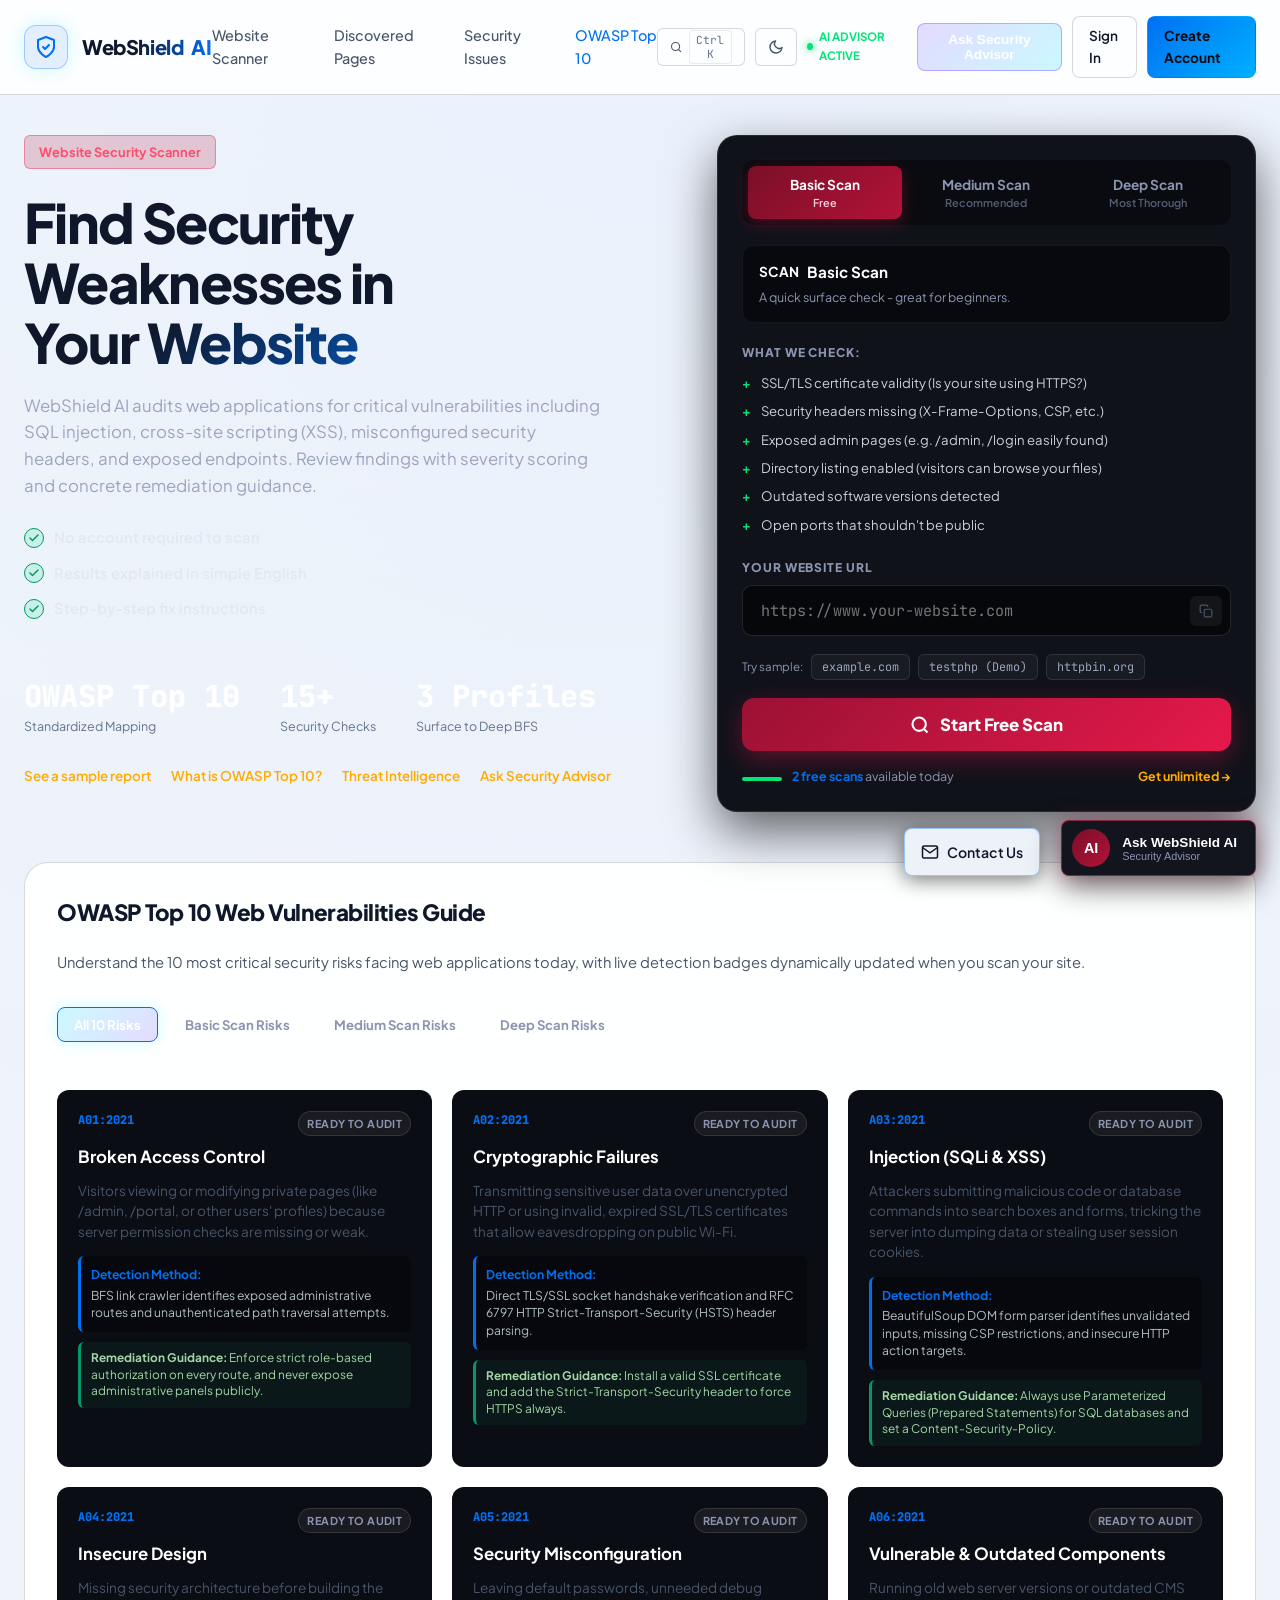
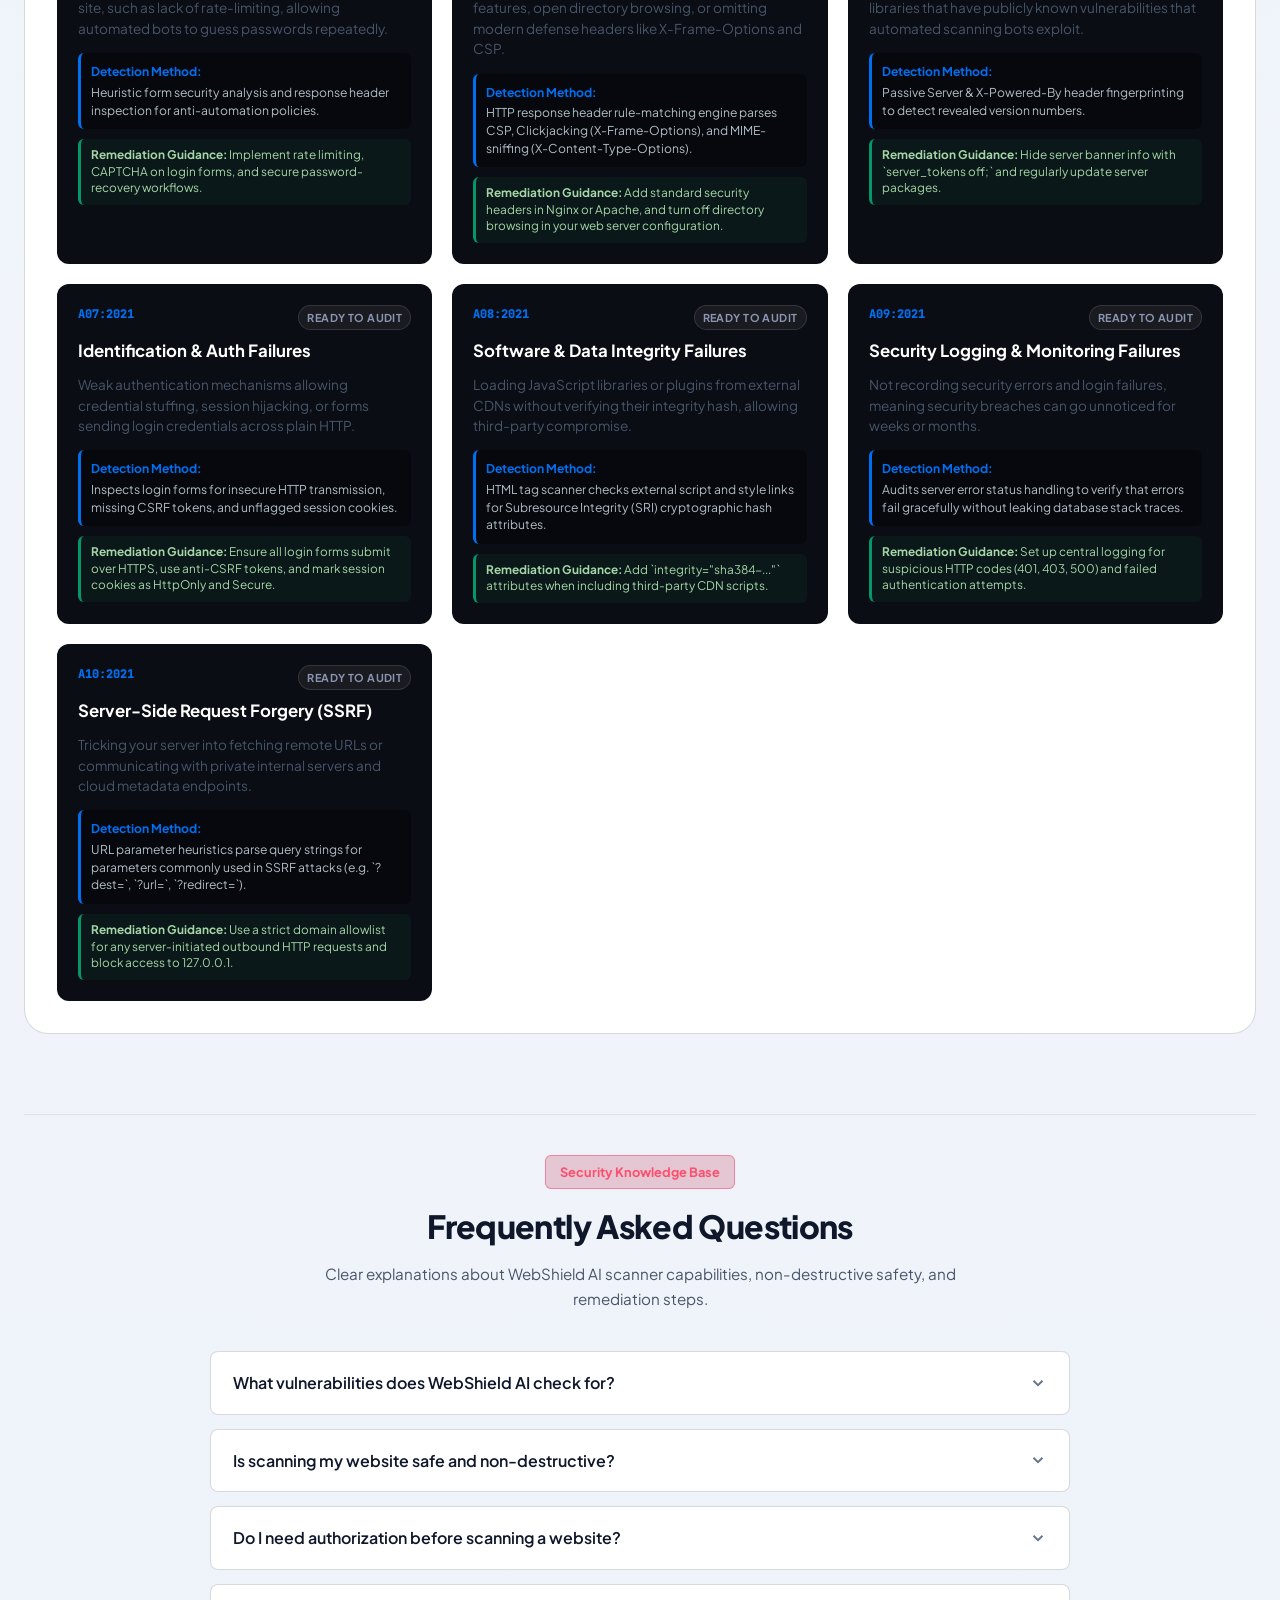
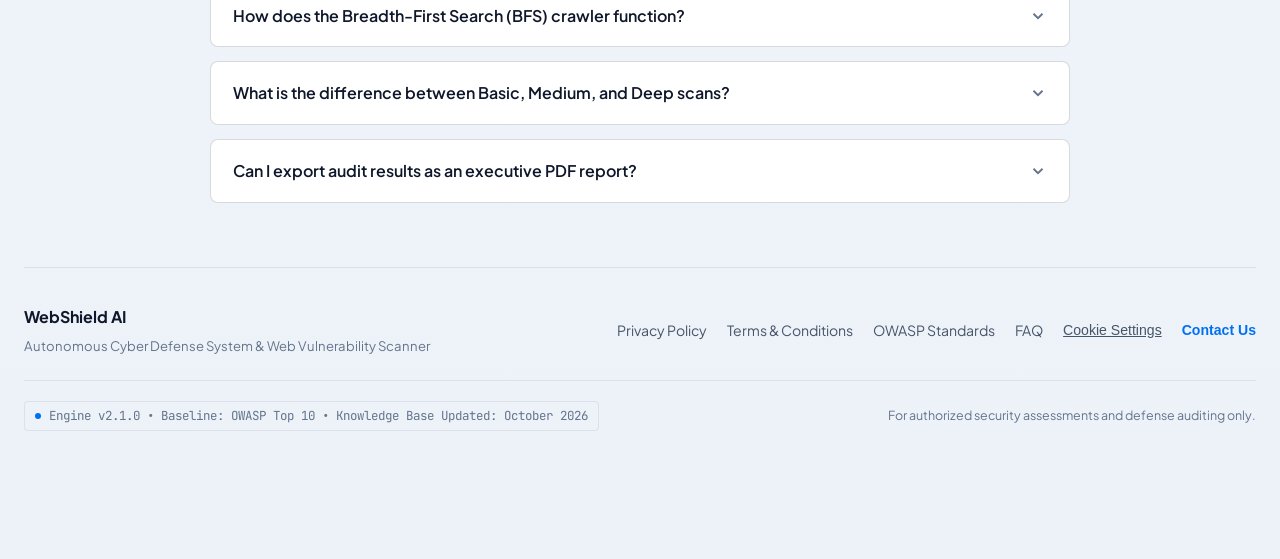
==== commit ee45b798: "feat: complete WebShield AI platform, user auth, AI assistant, and reports" ====
--- a/frontend/index.html
+++ b/frontend/index.html
@@ -3,7 +3,8 @@
 <head>
     <meta charset="UTF-8">
     <meta name="viewport" content="width=device-width, initial-scale=1.0">
-    <title>WebShield AI — Security Advisor & Vulnerability Scanner</title>
+    <title>WebShield AI - Security Advisor & Vulnerability Scanner</title>
+    <link rel="icon" type="image/svg+xml" href="/favicon.svg">
     <meta name="description" content="WebShield AI is a simple, easy-to-use website vulnerability scanner and friendly security advisor that finds security weaknesses and shows you how to fix them.">
     <link rel="preconnect" href="https://fonts.googleapis.com">
     <link rel="preconnect" href="https://fonts.gstatic.com" crossorigin>
@@ -40,8 +41,8 @@
   --neon-crimson-glow: rgba(255, 23, 68, 0.25);
   --neon-amber: #ffab00;
   --neon-amber-glow: rgba(255, 171, 0, 0.22);
-  --neon-purple: #9d4edd;
-  --neon-purple-glow: rgba(157, 78, 221, 0.25);
+  --neon-purple: #00b0ff;
+  --neon-purple-glow: rgba(0, 176, 255, 0.25);
 
   /* Typography */
   --font-sans: 'Plus Jakarta Sans', -apple-system, BlinkMacSystemFont, 'Segoe UI', Roboto, sans-serif;
@@ -54,7 +55,7 @@
 
   /* Gradients */
   --grad-hero: radial-gradient(circle at 50% 0%, rgba(0, 229, 255, 0.08) 0%, rgba(7, 8, 12, 0) 70%);
-  --grad-brand: linear-gradient(135deg, #00e5ff 0%, #7c4dff 100%);
+  --grad-brand: linear-gradient(135deg, #00e5ff 0%, #0070f3 100%);
   --grad-danger: linear-gradient(135deg, #ff1744 0%, #ff5252 100%);
   --grad-success: linear-gradient(135deg, #00e676 0%, #00b0ff 100%);
 
@@ -220,7 +221,7 @@
   padding: 6px 14px;
   background: rgba(0, 230, 118, 0.08);
   border: 1px solid rgba(0, 230, 118, 0.25);
-  border-radius: 50px;
+  border-radius: 6px;
   font-size: 0.75rem;
   font-weight: 600;
   color: var(--neon-emerald);
@@ -247,7 +248,7 @@
   border: 1px solid rgba(124, 77, 255, 0.4);
   color: #fff;
   padding: 8px 16px;
-  border-radius: 50px;
+  border-radius: 8px;
   font-size: 0.85rem;
   font-weight: 600;
   display: flex;
@@ -279,7 +280,7 @@
   padding: 6px 16px;
   background: rgba(255, 255, 255, 0.04);
   border: 1px solid var(--border-medium);
-  border-radius: 50px;
+  border-radius: 8px;
   font-size: 0.8rem;
   font-weight: 600;
   color: var(--neon-cyan);
@@ -297,7 +298,7 @@
 }
 
 .hero-title span.gradient-text {
-  background: linear-gradient(135deg, #ffffff 10%, #00e5ff 70%, #7c4dff 100%);
+  background: linear-gradient(135deg, #ffffff 10%, #00e5ff 70%, #0070f3 100%);
   -webkit-background-clip: text;
   -webkit-text-fill-color: transparent;
 }
@@ -334,7 +335,7 @@
   left: 0;
   right: 0;
   height: 2px;
-  background: linear-gradient(90deg, transparent 0%, var(--neon-cyan) 50%, var(--neon-purple) 80%, transparent 100%);
+  background: linear-gradient(90deg, transparent 0%, var(--neon-cyan) 50%, #00b0ff 80%, transparent 100%);
 }
 
 .deck-header {
@@ -600,7 +601,7 @@
 }
 
 .btn-launch-scan {
-  background: linear-gradient(135deg, #00e5ff 0%, #00b0ff 50%, #7c4dff 100%);
+  background: linear-gradient(135deg, #00e5ff 0%, #00b0ff 50%, #0070f3 100%);
   border: none;
   color: #07080c;
   font-family: var(--font-sans);
@@ -975,7 +976,7 @@
   font-size: 0.8rem;
   font-weight: 600;
   padding: 6px 14px;
-  border-radius: 50px;
+  border-radius: 8px;
   cursor: pointer;
   transition: var(--transition);
 }
@@ -1372,7 +1373,7 @@
   color: var(--text-muted);
   font-size: 0.72rem;
   padding: 4px 10px;
-  border-radius: 50px;
+  border-radius: 8px;
   cursor: pointer;
   transition: var(--transition);
 }
@@ -1542,7 +1543,7 @@
   font-size: 0.8rem;
   font-weight: 700;
   padding: 6px 14px;
-  border-radius: 50px;
+  border-radius: 6px;
   width: fit-content;
   margin-bottom: 24px;
 }
@@ -1917,7 +1918,7 @@
   z-index: 999;
   background: #12141e;
   border: 1px solid rgba(255, 51, 102, 0.5);
-  border-radius: 50px;
+  border-radius: 8px;
   padding: 8px 18px 8px 10px;
   display: flex;
   align-items: center;
@@ -1977,7 +1978,7 @@
   border: 1px solid rgba(255, 255, 255, 0.1);
   color: #8b95b0;
   padding: 8px 16px;
-  border-radius: 50px;
+  border-radius: 8px;
   font-family: var(--font-sans);
   font-size: 0.82rem;
   font-weight: 700;
@@ -2176,6 +2177,1250 @@
   50% { opacity: 0.4; transform: scale(1.25); }
 }
 
+/* ==========================================================================
+   User Authentication & Quota System Styles
+   ========================================================================== */
+.auth-nav-btn {
+  display: inline-flex;
+  align-items: center;
+  gap: 6px;
+  padding: 8px 16px;
+  border-radius: 8px;
+  font-size: 0.85rem;
+  font-weight: 600;
+  text-decoration: none;
+  transition: var(--transition);
+  cursor: pointer;
+}
+.btn-nav-login {
+  color: var(--text-main);
+  background: rgba(255, 255, 255, 0.05);
+  border: 1px solid var(--border-medium);
+}
+.btn-nav-login:hover {
+  background: rgba(0, 229, 255, 0.1);
+  border-color: var(--border-bright);
+  color: var(--neon-cyan);
+}
+.btn-nav-register {
+  color: #07080c;
+  background: var(--grad-brand);
+  border: 1px solid transparent;
+  font-weight: 700;
+}
+.btn-nav-register:hover {
+  box-shadow: 0 0 16px var(--neon-cyan-glow);
+  transform: translateY(-1px);
+}
+.user-profile-badge {
+  display: inline-flex;
+  align-items: center;
+  gap: 8px;
+  background: rgba(18, 22, 34, 0.85);
+  border: 1px solid var(--border-bright);
+  border-radius: 8px;
+  padding: 4px 12px 4px 6px;
+  font-size: 0.82rem;
+}
+.user-avatar-circle {
+  width: 24px;
+  height: 24px;
+  border-radius: 50%;
+  background: var(--grad-brand);
+  color: #07080c;
+  display: flex;
+  align-items: center;
+  justify-content: center;
+  font-weight: 800;
+  font-size: 0.72rem;
+}
+.unlimited-badge-pill {
+  background: rgba(0, 230, 118, 0.15);
+  color: var(--neon-emerald);
+  border: 1px solid rgba(0, 230, 118, 0.3);
+  border-radius: 6px;
+  font-size: 0.7rem;
+  font-weight: 700;
+  padding: 2px 6px;
+  letter-spacing: 0.03em;
+  text-transform: uppercase;
+}
+.btn-nav-logout {
+  background: none;
+  border: none;
+  color: var(--text-dim);
+  font-size: 0.8rem;
+  cursor: pointer;
+  padding: 4px 6px;
+  transition: color 0.2s;
+  font-family: inherit;
+}
+.btn-nav-logout:hover {
+  color: var(--neon-crimson);
+}
+
+/* Limit Reached Modal */
+.auth-modal-overlay {
+  position: fixed;
+  top: 0;
+  left: 0;
+  right: 0;
+  bottom: 0;
+  background: rgba(7, 8, 12, 0.88);
+  backdrop-filter: blur(12px);
+  -webkit-backdrop-filter: blur(12px);
+  z-index: 10000;
+  display: flex;
+  align-items: center;
+  justify-content: center;
+  padding: 20px;
+  opacity: 0;
+  pointer-events: none;
+  transition: opacity 0.25s ease;
+}
+.auth-modal-overlay.active {
+  opacity: 1;
+  pointer-events: auto;
+}
+.auth-modal-box {
+  background: var(--bg-card);
+  border: 1px solid var(--border-bright);
+  border-radius: 20px;
+  max-width: 480px;
+  width: 100%;
+  padding: 36px 30px;
+  text-align: center;
+  box-shadow: 0 20px 60px rgba(0, 0, 0, 0.8), 0 0 30px var(--neon-cyan-glow);
+  position: relative;
+  transform: scale(0.95);
+  transition: transform 0.25s cubic-bezier(0.16, 1, 0.3, 1);
+}
+.auth-modal-overlay.active .auth-modal-box {
+  transform: scale(1);
+}
+.auth-modal-close {
+  position: absolute;
+  top: 16px;
+  right: 18px;
+  background: none;
+  border: none;
+  color: var(--text-dim);
+  font-size: 1.6rem;
+  cursor: pointer;
+  transition: color 0.2s;
+  line-height: 1;
+}
+.auth-modal-close:hover {
+  color: var(--text-main);
+}
+.auth-modal-icon-badge {
+  width: 56px;
+  height: 56px;
+  margin: 0 auto 16px;
+  border-radius: 16px;
+  background: rgba(255, 23, 68, 0.12);
+  border: 1px solid rgba(255, 23, 68, 0.35);
+  display: flex;
+  align-items: center;
+  justify-content: center;
+  font-size: 1.7rem;
+  color: var(--neon-crimson);
+  box-shadow: 0 0 20px rgba(255, 23, 68, 0.2);
+}
+.auth-modal-title {
+  font-size: 1.5rem;
+  font-weight: 800;
+  margin-bottom: 10px;
+  color: var(--text-main);
+  letter-spacing: -0.02em;
+}
+.auth-modal-desc {
+  font-size: 0.92rem;
+  color: var(--text-muted);
+  line-height: 1.55;
+  margin-bottom: 24px;
+}
+.auth-modal-actions {
+  display: flex;
+  flex-direction: column;
+  gap: 10px;
+  margin-bottom: 16px;
+}
+.btn-modal-primary {
+  display: block;
+  background: var(--grad-brand);
+  color: #07080c;
+  font-weight: 700;
+  padding: 13px;
+  border-radius: 10px;
+  text-decoration: none;
+  font-size: 0.95rem;
+  transition: var(--transition);
+}
+.btn-modal-primary:hover {
+  box-shadow: 0 4px 20px rgba(0, 229, 255, 0.4);
+  transform: translateY(-1px);
+}
+.btn-modal-secondary {
+  display: block;
+  background: rgba(255, 255, 255, 0.05);
+  border: 1px solid var(--border-medium);
+  color: var(--text-main);
+  font-weight: 600;
+  padding: 12px;
+  border-radius: 10px;
+  text-decoration: none;
+  font-size: 0.92rem;
+  transition: var(--transition);
+}
+.btn-modal-secondary:hover {
+  border-color: var(--border-bright);
+  background: rgba(0, 229, 255, 0.08);
+  color: var(--neon-cyan);
+}
+.auth-modal-footer-note {
+  font-size: 0.78rem;
+  color: var(--text-dim);
+}
+
+/* ==========================================================================
+   20 Enhanced Website Features: Theme Engine, Accessibility, Search, Modals,
+   Print Styles, Mobile Drawer, Cookie Consent, FAQ, and Interaction States
+   ========================================================================== */
+
+/* --------------------------------------------------------------------------
+   1. Theme Engine: Light Theme Variables & Mode Transition
+   -------------------------------------------------------------------------- */
+[data-theme="light"] {
+  --bg-core: #f6f8fc;
+  --bg-surface: #ffffff;
+  --bg-surface-elevated: #edf2f9;
+  --bg-card: rgba(255, 255, 255, 0.95);
+  --bg-card-hover: #ffffff;
+  --bg-input: #f8fafc;
+
+  --border-subtle: rgba(15, 23, 42, 0.08);
+  --border-medium: rgba(15, 23, 42, 0.16);
+  --border-bright: rgba(0, 112, 243, 0.35);
+  --border-focus: #0070f3;
+
+  --neon-cyan: #0070f3;
+  --neon-cyan-glow: rgba(0, 112, 243, 0.18);
+  --neon-emerald: #059669;
+  --neon-emerald-glow: rgba(5, 150, 105, 0.16);
+  --neon-crimson: #dc2626;
+  --neon-crimson-glow: rgba(220, 38, 38, 0.16);
+  --neon-amber: #d97706;
+  --neon-amber-glow: rgba(217, 119, 6, 0.16);
+  --neon-purple: #00b0ff;
+  --neon-purple-glow: rgba(0, 176, 255, 0.18);
+
+  --text-main: #0f172a;
+  --text-muted: #475569;
+  --text-dim: #64748b;
+
+  --grad-hero: radial-gradient(circle at 50% 0%, rgba(0, 112, 243, 0.06) 0%, rgba(246, 248, 252, 0) 70%);
+  --grad-brand: linear-gradient(135deg, #0070f3 0%, #00b0ff 100%);
+  --shadow-card: 0 4px 20px -2px rgba(15, 23, 42, 0.08), 0 0 1px 1px rgba(15, 23, 42, 0.06);
+  --shadow-glow: 0 0 20px rgba(0, 112, 243, 0.12);
+}
+
+[data-theme="light"] body {
+  background-color: var(--bg-core);
+  background-image: 
+    radial-gradient(circle at 50% 0%, rgba(0, 112, 243, 0.05) 0%, transparent 60%),
+    linear-gradient(to bottom, #f6f8fc, #edf2f9);
+  color: var(--text-main);
+}
+
+[data-theme="light"] .top-navbar {
+  background: rgba(255, 255, 255, 0.88);
+  border-bottom: 1px solid var(--border-medium);
+}
+
+[data-theme="light"] .brand-title {
+  background: linear-gradient(90deg, #0f172a 40%, var(--neon-cyan) 100%);
+  -webkit-background-clip: text;
+  -webkit-text-fill-color: transparent;
+}
+
+[data-theme="light"] .brand-icon-wrap {
+  background: rgba(0, 112, 243, 0.1);
+  border-color: rgba(0, 112, 243, 0.3);
+  color: var(--neon-cyan);
+}
+
+[data-theme="light"] .hero-main-title {
+  color: #0f172a;
+}
+
+[data-theme="light"] .hero-gradient-highlight {
+  background: linear-gradient(135deg, #0f172a 20%, #0070f3 80%);
+  -webkit-background-clip: text;
+  -webkit-text-fill-color: transparent;
+}
+
+[data-theme="light"] .terminal-window {
+  background: #0d1117;
+  border-color: var(--border-medium);
+}
+
+[data-theme="light"] .terminal-body {
+  color: #c9d1d9;
+}
+
+[data-theme="light"] .search-modal-box,
+[data-theme="light"] .contact-modal-box,
+[data-theme="light"] .cookie-modal-box,
+[data-theme="light"] .confirm-modal-box,
+[data-theme="light"] .auth-modal-box,
+[data-theme="light"] .cookie-banner,
+[data-theme="light"] .mobile-nav-drawer,
+[data-theme="light"] .ai-drawer {
+  background: #ffffff;
+  color: var(--text-main);
+  border-color: var(--border-medium);
+  box-shadow: 0 20px 40px rgba(15, 23, 42, 0.15);
+}
+
+[data-theme="light"] .data-table tbody tr:hover {
+  background: rgba(0, 112, 243, 0.04);
+}
+
+/* --------------------------------------------------------------------------
+   2. Scroll Progress Bar
+   -------------------------------------------------------------------------- */
+.scroll-progress-bar {
+  position: fixed;
+  top: 0;
+  left: 0;
+  height: 3px;
+  width: 0%;
+  background: linear-gradient(90deg, var(--neon-cyan), #00b0ff);
+  box-shadow: 0 0 10px var(--neon-cyan-glow);
+  z-index: 10005;
+  transition: width 0.08s ease-out;
+  pointer-events: none;
+}
+
+/* --------------------------------------------------------------------------
+   3. Skip to Main Content Link
+   -------------------------------------------------------------------------- */
+.skip-to-content-link {
+  position: absolute;
+  top: -100px;
+  left: 16px;
+  background: var(--bg-surface-elevated);
+  color: var(--neon-cyan);
+  border: 1px solid var(--border-bright);
+  padding: 10px 18px;
+  border-radius: 6px;
+  font-size: 0.88rem;
+  font-weight: 700;
+  z-index: 99999;
+  text-decoration: none;
+  box-shadow: 0 8px 24px rgba(0, 0, 0, 0.5);
+  transition: top 0.2s ease-in-out;
+}
+.skip-to-content-link:focus {
+  top: 14px;
+  outline: 2px solid var(--neon-cyan);
+  outline-offset: 3px;
+}
+
+/* --------------------------------------------------------------------------
+   4. Sticky Header Elevation
+   -------------------------------------------------------------------------- */
+.top-navbar {
+  position: sticky;
+  top: 0;
+  z-index: 900;
+  backdrop-filter: blur(14px);
+  -webkit-backdrop-filter: blur(14px);
+  transition: box-shadow 0.25s ease, background-color 0.25s ease;
+}
+.top-navbar.scrolled {
+  box-shadow: 0 8px 24px -4px rgba(0, 0, 0, 0.4);
+  border-bottom-color: var(--border-bright);
+}
+
+/* --------------------------------------------------------------------------
+   5. Nav Icon Buttons (Theme Switcher & Search Trigger)
+   -------------------------------------------------------------------------- */
+.nav-icon-btn {
+  display: inline-flex;
+  align-items: center;
+  justify-content: center;
+  gap: 6px;
+  background: rgba(255, 255, 255, 0.05);
+  border: 1px solid var(--border-medium);
+  color: var(--text-muted);
+  height: 38px;
+  padding: 0 12px;
+  border-radius: 6px;
+  cursor: pointer;
+  transition: var(--transition);
+  font-size: 0.85rem;
+  font-family: inherit;
+}
+.nav-icon-btn:hover {
+  background: rgba(0, 229, 255, 0.08);
+  border-color: var(--border-bright);
+  color: var(--neon-cyan);
+  transform: translateY(-1px);
+}
+.nav-icon-btn:active {
+  transform: translateY(1px);
+}
+.search-kbd-hint {
+  font-size: 0.7rem;
+  font-family: var(--font-mono);
+  background: rgba(255, 255, 255, 0.08);
+  padding: 2px 5px;
+  border-radius: 4px;
+  border: 1px solid var(--border-subtle);
+  color: var(--text-dim);
+}
+
+/* --------------------------------------------------------------------------
+   6. Mobile Hamburger Button & Drawer Menu
+   -------------------------------------------------------------------------- */
+.btn-mobile-hamburger {
+  display: none;
+  flex-direction: column;
+  justify-content: center;
+  align-items: center;
+  width: 40px;
+  height: 40px;
+  background: rgba(255, 255, 255, 0.05);
+  border: 1px solid var(--border-medium);
+  border-radius: 6px;
+  cursor: pointer;
+  padding: 8px;
+  gap: 5px;
+  transition: var(--transition);
+}
+.btn-mobile-hamburger:hover {
+  border-color: var(--border-bright);
+}
+.hamburger-bar {
+  width: 22px;
+  height: 2px;
+  background: var(--text-main);
+  border-radius: 2px;
+  transition: transform 0.25s ease, opacity 0.25s ease;
+}
+.btn-mobile-hamburger[aria-expanded="true"] .hamburger-bar:nth-child(1) {
+  transform: translateY(7px) rotate(45deg);
+}
+.btn-mobile-hamburger[aria-expanded="true"] .hamburger-bar:nth-child(2) {
+  opacity: 0;
+}
+.btn-mobile-hamburger[aria-expanded="true"] .hamburger-bar:nth-child(3) {
+  transform: translateY(-7px) rotate(-45deg);
+}
+
+.mobile-drawer-overlay {
+  position: fixed;
+  inset: 0;
+  background: rgba(0, 0, 0, 0.7);
+  backdrop-filter: blur(8px);
+  -webkit-backdrop-filter: blur(8px);
+  z-index: 998;
+  opacity: 0;
+  visibility: hidden;
+  transition: opacity 0.25s ease, visibility 0.25s ease;
+}
+.mobile-drawer-overlay.active {
+  opacity: 1;
+  visibility: visible;
+}
+.mobile-nav-drawer {
+  position: fixed;
+  top: 0;
+  right: 0;
+  bottom: 0;
+  width: 320px;
+  max-width: 85vw;
+  background: var(--bg-surface-elevated);
+  border-left: 1px solid var(--border-medium);
+  z-index: 999;
+  transform: translateX(100%);
+  transition: transform 0.3s cubic-bezier(0.16, 1, 0.3, 1);
+  display: flex;
+  flex-direction: column;
+  padding: 24px 20px;
+  overflow-y: auto;
+}
+.mobile-drawer-overlay.active .mobile-nav-drawer {
+  transform: translateX(0);
+}
+.mobile-drawer-header {
+  display: flex;
+  justify-content: space-between;
+  align-items: center;
+  padding-bottom: 18px;
+  border-bottom: 1px solid var(--border-subtle);
+  margin-bottom: 20px;
+}
+.mobile-drawer-links {
+  list-style: none;
+  display: flex;
+  flex-direction: column;
+  gap: 12px;
+}
+.mobile-drawer-link {
+  display: flex;
+  align-items: center;
+  gap: 10px;
+  padding: 10px 14px;
+  color: var(--text-main);
+  text-decoration: none;
+  border-radius: 6px;
+  font-weight: 500;
+  font-size: 0.95rem;
+  transition: var(--transition);
+}
+.mobile-drawer-link:hover {
+  background: rgba(0, 229, 255, 0.08);
+  color: var(--neon-cyan);
+}
+.mobile-drawer-actions {
+  margin-top: auto;
+  padding-top: 24px;
+  border-top: 1px solid var(--border-subtle);
+  display: flex;
+  flex-direction: column;
+  gap: 10px;
+}
+
+@media (max-width: 900px) {
+  .nav-links {
+    display: none;
+  }
+  .btn-mobile-hamburger {
+    display: flex;
+  }
+}
+
+/* --------------------------------------------------------------------------
+   7. Back to Top Button
+   -------------------------------------------------------------------------- */
+.btn-back-to-top {
+  position: fixed;
+  bottom: 84px;
+  right: 24px;
+  width: 44px;
+  height: 44px;
+  border-radius: 8px;
+  background: var(--bg-surface-elevated);
+  border: 1px solid var(--border-bright);
+  color: var(--neon-cyan);
+  display: flex;
+  align-items: center;
+  justify-content: center;
+  cursor: pointer;
+  box-shadow: 0 4px 16px rgba(0, 0, 0, 0.4);
+  opacity: 0;
+  visibility: hidden;
+  transform: translateY(12px);
+  transition: opacity 0.25s ease, transform 0.25s ease, background 0.2s ease, border-color 0.2s ease;
+  z-index: 850;
+}
+.btn-back-to-top.visible {
+  opacity: 1;
+  visibility: visible;
+  transform: translateY(0);
+}
+.btn-back-to-top:hover {
+  background: rgba(0, 229, 255, 0.15);
+  border-color: var(--neon-cyan);
+  transform: translateY(-2px);
+}
+.btn-back-to-top:active {
+  transform: translateY(1px);
+}
+
+/* --------------------------------------------------------------------------
+   8. Floating Contact Button
+   -------------------------------------------------------------------------- */
+.floating-contact-btn {
+  position: fixed;
+  bottom: 24px;
+  right: 240px;
+  height: 48px;
+  padding: 0 16px;
+  border-radius: 8px;
+  background: var(--bg-surface-elevated);
+  border: 1px solid var(--border-bright);
+  color: var(--text-main);
+  display: inline-flex;
+  align-items: center;
+  gap: 8px;
+  cursor: pointer;
+  box-shadow: 0 4px 20px rgba(0, 0, 0, 0.5);
+  font-family: inherit;
+  font-size: 0.88rem;
+  font-weight: 600;
+  transition: var(--transition);
+  z-index: 840;
+}
+.floating-contact-btn:hover {
+  background: rgba(0, 229, 255, 0.1);
+  border-color: var(--neon-cyan);
+  color: var(--neon-cyan);
+  transform: translateY(-2px);
+}
+.floating-contact-btn:active {
+  transform: translateY(1px);
+}
+@media (max-width: 768px) {
+  .floating-contact-btn {
+    right: 24px;
+    bottom: 84px;
+  }
+  .btn-back-to-top {
+    bottom: 140px;
+  }
+}
+
+/* --------------------------------------------------------------------------
+   9. Universal Copy Buttons & Code Blocks
+   -------------------------------------------------------------------------- */
+.copy-btn-wrapper {
+  position: relative;
+  display: inline-flex;
+  align-items: center;
+}
+.btn-copy-code {
+  background: rgba(255, 255, 255, 0.06);
+  border: 1px solid var(--border-medium);
+  color: var(--text-muted);
+  border-radius: 6px;
+  padding: 4px 8px;
+  font-size: 0.75rem;
+  font-family: inherit;
+  cursor: pointer;
+  display: inline-flex;
+  align-items: center;
+  gap: 5px;
+  transition: var(--transition);
+}
+.btn-copy-code:hover {
+  background: rgba(0, 229, 255, 0.1);
+  border-color: var(--border-bright);
+  color: var(--neon-cyan);
+}
+.btn-copy-code.copied {
+  background: rgba(0, 230, 118, 0.15);
+  border-color: var(--neon-emerald);
+  color: var(--neon-emerald);
+}
+
+/* --------------------------------------------------------------------------
+   10. Expandable FAQ Section
+   -------------------------------------------------------------------------- */
+.faq-section {
+  margin-top: 80px;
+  padding-top: 40px;
+  border-top: 1px solid var(--border-subtle);
+}
+.faq-header-center {
+  text-align: center;
+  max-width: 680px;
+  margin: 0 auto 40px;
+}
+.faq-main-title {
+  font-size: 2rem;
+  font-weight: 800;
+  letter-spacing: -0.02em;
+  margin-bottom: 10px;
+}
+.faq-subtitle {
+  color: var(--text-muted);
+  font-size: 0.95rem;
+}
+.faq-accordion-list {
+  display: flex;
+  flex-direction: column;
+  gap: 14px;
+  max-width: 860px;
+  margin: 0 auto;
+}
+.faq-card {
+  background: var(--bg-card);
+  border: 1px solid var(--border-medium);
+  border-radius: 8px;
+  transition: border-color 0.2s ease, background-color 0.2s ease, box-shadow 0.2s ease;
+  overflow: hidden;
+}
+.faq-card:hover {
+  border-color: var(--border-bright);
+  background: var(--bg-card-hover);
+}
+.faq-card[open] {
+  border-color: var(--border-bright);
+  background: var(--bg-card-hover);
+  box-shadow: 0 4px 20px rgba(0, 0, 0, 0.3);
+}
+.faq-summary {
+  display: flex;
+  justify-content: space-between;
+  align-items: center;
+  padding: 18px 22px;
+  font-weight: 600;
+  font-size: 1rem;
+  cursor: pointer;
+  user-select: none;
+  list-style: none;
+  color: var(--text-main);
+  transition: color 0.2s ease;
+}
+.faq-summary::-webkit-details-marker {
+  display: none;
+}
+.faq-summary:hover {
+  color: var(--neon-cyan);
+}
+.faq-chevron {
+  width: 18px;
+  height: 18px;
+  color: var(--text-dim);
+  transition: transform 0.25s ease, color 0.2s ease;
+  flex-shrink: 0;
+}
+.faq-card[open] .faq-chevron {
+  transform: rotate(180deg);
+  color: var(--neon-cyan);
+}
+.faq-answer {
+  padding: 0 22px 20px;
+  color: var(--text-muted);
+  font-size: 0.92rem;
+  line-height: 1.65;
+  border-top: 1px solid var(--border-subtle);
+  padding-top: 14px;
+}
+
+/* --------------------------------------------------------------------------
+   11. Cookie Consent Banner & Preferences Modal
+   -------------------------------------------------------------------------- */
+.cookie-banner {
+  position: fixed;
+  bottom: 0;
+  left: 0;
+  right: 0;
+  background: var(--bg-surface-elevated);
+  border-top: 1px solid var(--border-bright);
+  padding: 18px 24px;
+  z-index: 950;
+  display: flex;
+  flex-wrap: wrap;
+  justify-content: space-between;
+  align-items: center;
+  gap: 18px;
+  box-shadow: 0 -8px 24px rgba(0, 0, 0, 0.4);
+  transform: translateY(100%);
+  opacity: 0;
+  visibility: hidden;
+  transition: transform 0.35s cubic-bezier(0.16, 1, 0.3, 1), opacity 0.35s ease, visibility 0.35s ease;
+}
+.cookie-banner.active {
+  transform: translateY(0);
+  opacity: 1;
+  visibility: visible;
+}
+.cookie-content {
+  flex: 1;
+  min-width: 280px;
+}
+.cookie-title {
+  font-weight: 700;
+  font-size: 0.95rem;
+  margin-bottom: 4px;
+  color: var(--text-main);
+}
+.cookie-text {
+  font-size: 0.85rem;
+  color: var(--text-muted);
+  line-height: 1.5;
+}
+.cookie-actions {
+  display: flex;
+  align-items: center;
+  gap: 10px;
+  flex-wrap: wrap;
+}
+.btn-cookie-accept {
+  background: var(--grad-brand);
+  color: #07080c;
+  border: none;
+  font-weight: 700;
+  padding: 8px 18px;
+  border-radius: 6px;
+  cursor: pointer;
+  font-size: 0.85rem;
+  transition: var(--transition);
+}
+.btn-cookie-accept:hover {
+  box-shadow: 0 0 14px var(--neon-cyan-glow);
+  transform: translateY(-1px);
+}
+.btn-cookie-reject {
+  background: rgba(255, 255, 255, 0.05);
+  border: 1px solid var(--border-medium);
+  color: var(--text-main);
+  padding: 8px 16px;
+  border-radius: 6px;
+  cursor: pointer;
+  font-size: 0.85rem;
+  transition: var(--transition);
+}
+.btn-cookie-reject:hover {
+  border-color: var(--border-bright);
+}
+.btn-cookie-prefs {
+  background: transparent;
+  border: none;
+  color: var(--neon-cyan);
+  text-decoration: underline;
+  cursor: pointer;
+  font-size: 0.85rem;
+  padding: 6px 8px;
+}
+
+/* --------------------------------------------------------------------------
+   12. Site Search Modal
+   -------------------------------------------------------------------------- */
+.search-modal-overlay {
+  position: fixed;
+  inset: 0;
+  background: rgba(0, 0, 0, 0.75);
+  backdrop-filter: blur(8px);
+  -webkit-backdrop-filter: blur(8px);
+  z-index: 1000;
+  display: flex;
+  align-items: flex-start;
+  justify-content: center;
+  padding: 80px 16px 24px;
+  opacity: 0;
+  visibility: hidden;
+  transition: opacity 0.2s ease, visibility 0.2s ease;
+}
+.search-modal-overlay.active {
+  opacity: 1;
+  visibility: visible;
+}
+.search-modal-box {
+  background: var(--bg-surface-elevated);
+  border: 1px solid var(--border-bright);
+  border-radius: 10px;
+  width: 640px;
+  max-width: 100%;
+  box-shadow: 0 20px 50px rgba(0, 0, 0, 0.6);
+  display: flex;
+  flex-direction: column;
+  overflow: hidden;
+  transform: scale(0.96);
+  transition: transform 0.2s cubic-bezier(0.16, 1, 0.3, 1);
+}
+.search-modal-overlay.active .search-modal-box {
+  transform: scale(1);
+}
+.search-bar-wrap {
+  display: flex;
+  align-items: center;
+  padding: 16px 20px;
+  border-bottom: 1px solid var(--border-medium);
+  gap: 12px;
+}
+.search-input-field {
+  flex: 1;
+  background: transparent;
+  border: none;
+  outline: none;
+  color: var(--text-main);
+  font-size: 1.05rem;
+  font-family: inherit;
+}
+.search-filter-pills {
+  display: flex;
+  gap: 8px;
+  padding: 10px 20px;
+  border-bottom: 1px solid var(--border-subtle);
+  background: rgba(0, 0, 0, 0.15);
+  overflow-x: auto;
+}
+.search-filter-pill {
+  background: rgba(255, 255, 255, 0.05);
+  border: 1px solid var(--border-medium);
+  color: var(--text-muted);
+  border-radius: 6px;
+  padding: 4px 10px;
+  font-size: 0.78rem;
+  cursor: pointer;
+  transition: var(--transition);
+}
+.search-filter-pill.active {
+  background: rgba(0, 229, 255, 0.12);
+  border-color: var(--neon-cyan);
+  color: var(--neon-cyan);
+}
+.search-results-list {
+  max-height: 380px;
+  overflow-y: auto;
+  padding: 8px 12px;
+}
+.search-result-item {
+  display: block;
+  padding: 12px 14px;
+  border-radius: 6px;
+  text-decoration: none;
+  transition: var(--transition);
+  cursor: pointer;
+  border: 1px solid transparent;
+}
+.search-result-item:hover,
+.search-result-item.selected {
+  background: rgba(0, 229, 255, 0.08);
+  border-color: var(--border-bright);
+}
+.search-result-top {
+  display: flex;
+  justify-content: space-between;
+  align-items: center;
+  margin-bottom: 4px;
+}
+.search-result-title {
+  color: var(--text-main);
+  font-weight: 600;
+  font-size: 0.95rem;
+}
+.search-result-category {
+  font-size: 0.7rem;
+  font-family: var(--font-mono);
+  background: rgba(255, 255, 255, 0.06);
+  border: 1px solid var(--border-subtle);
+  color: var(--neon-cyan);
+  padding: 2px 6px;
+  border-radius: 4px;
+}
+.search-result-desc {
+  font-size: 0.82rem;
+  color: var(--text-muted);
+  line-height: 1.4;
+}
+.search-footer-info {
+  display: flex;
+  justify-content: space-between;
+  padding: 10px 18px;
+  border-top: 1px solid var(--border-subtle);
+  font-size: 0.75rem;
+  color: var(--text-dim);
+  background: rgba(0, 0, 0, 0.2);
+}
+
+/* --------------------------------------------------------------------------
+   13. Contact & Security Disclosure Modal
+   -------------------------------------------------------------------------- */
+.contact-modal-overlay {
+  position: fixed;
+  inset: 0;
+  background: rgba(0, 0, 0, 0.75);
+  backdrop-filter: blur(8px);
+  -webkit-backdrop-filter: blur(8px);
+  z-index: 1000;
+  display: flex;
+  align-items: center;
+  justify-content: center;
+  padding: 24px;
+  opacity: 0;
+  visibility: hidden;
+  transition: opacity 0.2s ease, visibility 0.2s ease;
+}
+.contact-modal-overlay.active {
+  opacity: 1;
+  visibility: visible;
+}
+.contact-modal-box {
+  background: var(--bg-surface-elevated);
+  border: 1px solid var(--border-bright);
+  border-radius: 10px;
+  width: 580px;
+  max-width: 100%;
+  padding: 32px;
+  position: relative;
+  box-shadow: 0 20px 50px rgba(0, 0, 0, 0.6);
+  transform: scale(0.96);
+  transition: transform 0.2s cubic-bezier(0.16, 1, 0.3, 1);
+}
+.contact-modal-overlay.active .contact-modal-box {
+  transform: scale(1);
+}
+.contact-modal-close {
+  position: absolute;
+  top: 18px;
+  right: 18px;
+  background: rgba(255, 255, 255, 0.05);
+  border: 1px solid var(--border-medium);
+  color: var(--text-muted);
+  width: 32px;
+  height: 32px;
+  border-radius: 6px;
+  display: flex;
+  align-items: center;
+  justify-content: center;
+  font-size: 1.1rem;
+  cursor: pointer;
+  transition: var(--transition);
+}
+.contact-modal-close:hover {
+  color: #fff;
+  border-color: var(--border-bright);
+}
+
+/* --------------------------------------------------------------------------
+   14. Confirmation Modal
+   -------------------------------------------------------------------------- */
+.confirm-modal-overlay {
+  position: fixed;
+  inset: 0;
+  background: rgba(0, 0, 0, 0.75);
+  backdrop-filter: blur(8px);
+  -webkit-backdrop-filter: blur(8px);
+  z-index: 1002;
+  display: flex;
+  align-items: center;
+  justify-content: center;
+  padding: 24px;
+  opacity: 0;
+  visibility: hidden;
+  transition: opacity 0.2s ease, visibility 0.2s ease;
+}
+.confirm-modal-overlay.active {
+  opacity: 1;
+  visibility: visible;
+}
+.confirm-modal-box {
+  background: var(--bg-surface-elevated);
+  border: 1px solid var(--border-bright);
+  border-radius: 10px;
+  width: 440px;
+  max-width: 100%;
+  padding: 28px;
+  text-align: center;
+  box-shadow: 0 20px 50px rgba(0, 0, 0, 0.6);
+  transform: scale(0.95);
+  transition: transform 0.2s cubic-bezier(0.16, 1, 0.3, 1);
+}
+.confirm-modal-overlay.active .confirm-modal-box {
+  transform: scale(1);
+}
+.confirm-modal-title {
+  font-size: 1.2rem;
+  font-weight: 700;
+  margin-bottom: 8px;
+  color: var(--text-main);
+}
+.confirm-modal-desc {
+  font-size: 0.9rem;
+  color: var(--text-muted);
+  margin-bottom: 24px;
+  line-height: 1.5;
+}
+.confirm-modal-actions {
+  display: flex;
+  gap: 12px;
+  justify-content: center;
+}
+
+/* --------------------------------------------------------------------------
+   15. Interactive Hover & Focus Accessibility States
+   -------------------------------------------------------------------------- */
+button:focus-visible,
+a:focus-visible,
+input:focus-visible,
+select:focus-visible,
+summary:focus-visible {
+  outline: 2px solid var(--neon-cyan);
+  outline-offset: 2px;
+}
+button, a {
+  transition: var(--transition);
+}
+.btn-scanner-launch:hover {
+  transform: translateY(-1px);
+  box-shadow: 0 4px 20px rgba(0, 229, 255, 0.35);
+}
+.btn-scanner-launch:active {
+  transform: translateY(1px);
+}
+.metric-card:hover {
+  border-color: var(--border-bright);
+  transform: translateY(-2px);
+  box-shadow: 0 8px 24px -4px rgba(0, 0, 0, 0.4);
+}
+.owasp-card:hover {
+  border-color: var(--border-bright);
+  transform: translateY(-2px);
+  box-shadow: 0 8px 24px -4px rgba(0, 0, 0, 0.4);
+}
+
+/* --------------------------------------------------------------------------
+   16. Form Validation & Error States
+   -------------------------------------------------------------------------- */
+.form-input.is-invalid,
+input[aria-invalid="true"] {
+  border-color: var(--neon-crimson) !important;
+  box-shadow: 0 0 0 2px var(--neon-crimson-glow) !important;
+}
+.form-error-text {
+  display: block;
+  font-size: 0.78rem;
+  color: var(--neon-crimson);
+  margin-top: 4px;
+}
+.form-success-banner {
+  background: rgba(0, 230, 118, 0.1);
+  border: 1px solid var(--neon-emerald);
+  color: var(--neon-emerald);
+  border-radius: 6px;
+  padding: 12px 16px;
+  font-size: 0.88rem;
+  display: flex;
+  align-items: center;
+  gap: 10px;
+  margin-bottom: 16px;
+}
+
+/* --------------------------------------------------------------------------
+   17. Loading Indicator Animations
+   -------------------------------------------------------------------------- */
+.spinner-inline {
+  width: 16px;
+  height: 16px;
+  border: 2px solid rgba(255, 255, 255, 0.2);
+  border-top-color: var(--neon-cyan);
+  border-radius: 50%;
+  animation: spin 0.8s linear infinite;
+  display: inline-block;
+}
+@keyframes spin {
+  to { transform: rotate(360deg); }
+}
+.typing-dots {
+  display: inline-flex;
+  gap: 4px;
+  align-items: center;
+  padding: 6px 10px;
+}
+.typing-dot {
+  width: 6px;
+  height: 6px;
+  background: var(--neon-cyan);
+  border-radius: 50%;
+  animation: typingBounce 1.2s infinite ease-in-out;
+}
+.typing-dot:nth-child(2) { animation-delay: 0.2s; }
+.typing-dot:nth-child(3) { animation-delay: 0.4s; }
+@keyframes typingBounce {
+  0%, 80%, 100% { transform: translateY(0); opacity: 0.4; }
+  40% { transform: translateY(-5px); opacity: 1; }
+}
+
+/* --------------------------------------------------------------------------
+   18. Last Updated Metadata Badge
+   -------------------------------------------------------------------------- */
+.last-updated-badge {
+  display: inline-flex;
+  align-items: center;
+  gap: 8px;
+  font-size: 0.78rem;
+  color: var(--text-dim);
+  font-family: var(--font-mono);
+  background: rgba(255, 255, 255, 0.03);
+  padding: 4px 10px;
+  border-radius: 4px;
+  border: 1px solid var(--border-subtle);
+}
+.last-updated-dot {
+  width: 6px;
+  height: 6px;
+  background: var(--neon-cyan);
+  border-radius: 50%;
+}
+
+/* --------------------------------------------------------------------------
+   19. Print Stylesheet
+   -------------------------------------------------------------------------- */
+@media print {
+  *, *::before, *::after {
+    background: transparent !important;
+    color: #000000 !important;
+    box-shadow: none !important;
+    text-shadow: none !important;
+  }
+  body {
+    background: #ffffff !important;
+    color: #000000 !important;
+    font-size: 11pt;
+    line-height: 1.4;
+  }
+  .top-navbar,
+  .mobile-nav-drawer,
+  .mobile-drawer-overlay,
+  .btn-back-to-top,
+  .floating-contact-btn,
+  .floating-chatbot-btn,
+  .cookie-banner,
+  .search-modal-overlay,
+  .contact-modal-overlay,
+  .confirm-modal-overlay,
+  .auth-modal-overlay,
+  .ai-drawer-overlay,
+  .scanner-card-tabs,
+  .hero-quick-links-row,
+  .btn-scanner-launch,
+  .btn-ai-drawer-trigger,
+  .live-pulse-badge,
+  .scroll-progress-bar {
+    display: none !important;
+  }
+  .app-container {
+    max-width: 100% !important;
+    padding: 0 !important;
+    margin: 0 !important;
+  }
+  .metric-card,
+  .owasp-card,
+  .vuln-finding-card,
+  .faq-card {
+    border: 1px solid #cccccc !important;
+    page-break-inside: avoid;
+    break-inside: avoid;
+    margin-bottom: 12px !important;
+  }
+  .faq-answer {
+    display: block !important;
+  }
+  details {
+    display: block !important;
+  }
+  details[open] summary,
+  details summary {
+    display: block !important;
+    font-weight: bold;
+  }
+  a[href^="http"]::after {
+    content: " (" attr(href) ")";
+    font-size: 80%;
+  }
+  a[href^="#"]::after,
+  a[href^="javascript"]::after {
+    content: "";
+  }
+}
+
     </style>
 </head>
 <body>
@@ -2199,22 +3444,54 @@
                 <li><a href="#scanner-card" class="nav-link">Website Scanner</a></li>
                 <li><a href="#attack-surface-section" class="nav-link">Discovered Pages</a></li>
                 <li><a href="#findings-section" class="nav-link">Security Issues</a></li>
-                <li><a href="#owasp-section" class="nav-link" style="color: var(--neon-cyan);">🏆 OWASP Top 10</a></li>
+                <li><a href="#owasp-section" class="nav-link" style="color: var(--neon-cyan);">OWASP Top 10</a></li>
             </ul>
 
-            <div style="display: flex; align-items: center; gap: 14px;">
+            <div style="display: flex; align-items: center; gap: 10px;">
+                <!-- 3. Site Search Trigger -->
+                <button id="btn-open-search" class="nav-icon-btn" onclick="openSiteSearch()" aria-label="Search website content (Ctrl+K)" title="Search (Ctrl+K)">
+                    <svg width="16" height="16" viewBox="0 0 24 24" fill="none" stroke="currentColor" stroke-width="2.2" stroke-linecap="round" stroke-linejoin="round">
+                        <circle cx="11" cy="11" r="8"></circle>
+                        <line x1="21" y1="21" x2="16.65" y2="16.65"></line>
+                    </svg>
+                    <span class="search-kbd-hint">Ctrl K</span>
+                </button>
+
+                <!-- 1. Dark / Light Mode Switcher -->
+                <button id="btn-theme-toggle" class="nav-icon-btn theme-toggle-btn" onclick="toggleTheme()" aria-label="Toggle light or dark theme" title="Toggle theme">
+                    <svg class="theme-toggle-icon" width="16" height="16" viewBox="0 0 24 24" fill="none" stroke="currentColor" stroke-width="2.2" stroke-linecap="round" stroke-linejoin="round">
+                        <circle cx="12" cy="12" r="5"></circle>
+                        <line x1="12" y1="1" x2="12" y2="3"></line>
+                        <line x1="12" y1="21" x2="12" y2="23"></line>
+                        <line x1="4.22" y1="4.22" x2="5.64" y2="5.64"></line>
+                        <line x1="18.36" y1="18.36" x2="19.78" y2="19.78"></line>
+                        <line x1="1" y1="12" x2="3" y2="12"></line>
+                        <line x1="21" y1="12" x2="23" y2="12"></line>
+                        <line x1="4.22" y1="19.78" x2="5.64" y2="18.36"></line>
+                        <line x1="18.36" y1="5.64" x2="19.78" y2="4.22"></line>
+                    </svg>
+                </button>
+
                 <div class="live-pulse-badge">
                     <div class="live-pulse-dot"></div>
                     <span>AI ADVISOR ACTIVE</span>
                 </div>
                 <button id="btn-open-ai" class="btn-ai-drawer-trigger" onclick="toggleAIDrawer(true)">
-                    <span>✨ Ask Security Advisor</span>
+                    <span>Ask Security Advisor</span>
+                </button>
+                <div id="nav-auth-container" style="display: flex; align-items: center; gap: 10px;"></div>
+
+                <!-- 5. Mobile Menu Toggle Button -->
+                <button id="btn-mobile-menu" class="btn-mobile-hamburger" onclick="toggleMobileMenu()" aria-expanded="false" aria-controls="mobile-nav-drawer" aria-label="Toggle navigation menu">
+                    <span class="hamburger-bar"></span>
+                    <span class="hamburger-bar"></span>
+                    <span class="hamburger-bar"></span>
                 </button>
             </div>
         </div>
     </header>
 
-    <main class="app-container">
+    <main class="app-container" id="main-content" tabindex="-1">
 
         <!-- Two-Column Hero Layout -->
         <section class="hero-two-column-grid">
@@ -2222,7 +3499,7 @@
             <!-- Left Hero Column -->
             <div class="hero-left-col">
                 <div class="scanner-badge-pill">
-                    <span>🐞 Free Website Security Scanner</span>
+                    <span>Website Security Scanner</span>
                 </div>
 
                 <h1 class="hero-main-title">
@@ -2232,54 +3509,54 @@
                 </h1>
 
                 <p class="hero-explainer-p">
-                    WebShield AI scans your website for over <strong>50 common security problems</strong> — including SQL injection, XSS, broken logins, and more. No security experience needed. We explain every issue in plain English and tell you exactly how to fix it.
+                    WebShield AI audits web applications for critical vulnerabilities including SQL injection, cross-site scripting (XSS), misconfigured security headers, and exposed endpoints. Review findings with severity scoring and concrete remediation guidance.
                 </p>
 
                 <!-- 3 Checklist Items -->
                 <div class="hero-checklist-group">
                     <div class="checklist-item">
-                        <div class="check-icon-circle">✓</div>
+                        <div class="check-icon-circle"><svg width="12" height="12" viewBox="0 0 24 24" fill="none" stroke="currentColor" stroke-width="3" stroke-linecap="round" stroke-linejoin="round"><polyline points="20 6 9 17 4 12"></polyline></svg></div>
                         <span>No account required to scan</span>
                     </div>
                     <div class="checklist-item">
-                        <div class="check-icon-circle">✓</div>
+                        <div class="check-icon-circle"><svg width="12" height="12" viewBox="0 0 24 24" fill="none" stroke="currentColor" stroke-width="3" stroke-linecap="round" stroke-linejoin="round"><polyline points="20 6 9 17 4 12"></polyline></svg></div>
                         <span>Results explained in simple English</span>
                     </div>
                     <div class="checklist-item">
-                        <div class="check-icon-circle">✓</div>
+                        <div class="check-icon-circle"><svg width="12" height="12" viewBox="0 0 24 24" fill="none" stroke="currentColor" stroke-width="3" stroke-linecap="round" stroke-linejoin="round"><polyline points="20 6 9 17 4 12"></polyline></svg></div>
                         <span>Step-by-step fix instructions</span>
                     </div>
                 </div>
 
-                <!-- Animated Metrics Counter Strip -->
+                <!-- Verified Capabilities Strip -->
                 <div class="hero-metrics-strip">
                     <div class="metric-strip-item">
-                        <h4 id="hero-stat-scans">1,250+</h4>
-                        <p>Scans run so far</p>
+                        <h4>OWASP Top 10</h4>
+                        <p>Standardized Mapping</p>
                     </div>
                     <div class="metric-strip-item">
-                        <h4 id="hero-stat-vulns">15+</h4>
-                        <p>Vulnerability types checked</p>
+                        <h4>15+</h4>
+                        <p>Security Checks</p>
                     </div>
                     <div class="metric-strip-item">
-                        <h4>Free</h4>
-                        <p>Always & forever</p>
+                        <h4>3 Profiles</h4>
+                        <p>Surface to Deep BFS</p>
                     </div>
                 </div>
 
                 <!-- Quick Action Links -->
                 <div class="hero-quick-links-row">
                     <a href="javascript:void(0)" class="hero-quick-link" onclick="fillTarget('example.com'); launchCardScan();">
-                        <span>📄 See a sample report</span>
+                        <span>See a sample report</span>
                     </a>
                     <a href="#owasp-section" class="hero-quick-link" onclick="scrollToSection('owasp-section')">
-                        <span>⚡ What is OWASP Top 10?</span>
+                        <span>What is OWASP Top 10?</span>
                     </a>
                     <a href="javascript:void(0)" class="hero-quick-link" onclick="showThreatIntelModal()">
-                        <span>📈 Live threat intelligence</span>
+                        <span>Threat Intelligence</span>
                     </a>
                     <a href="javascript:void(0)" class="hero-quick-link" onclick="toggleAIDrawer(true)">
-                        <span>🤖 Ask our AI security advisor</span>
+                        <span>Ask Security Advisor</span>
                     </a>
                 </div>
             </div>
@@ -2306,10 +3583,10 @@
                 <!-- Active Mode Summary Box -->
                 <div class="active-mode-summary-box">
                     <div class="active-mode-title">
-                        <span>🔍</span>
+                        <span style="font-size:0.85rem; font-weight:700;">SCAN</span>
                         <span id="scan-mode-name">Basic Scan</span>
                     </div>
-                    <p class="active-mode-desc" id="scan-mode-desc">A quick surface check — great for beginners.</p>
+                    <p class="active-mode-desc" id="scan-mode-desc">A quick surface check - great for beginners.</p>
                 </div>
 
                 <!-- What We Check Dynamic List -->
@@ -2320,7 +3597,7 @@
 
                 <!-- Target Input Box: Clean Empty Starting State -->
                 <label class="url-input-title-label" for="card-target-url">YOUR WEBSITE URL</label>
-                <div class="card-url-input-wrap">
+                <div class="card-url-input-wrap" style="position: relative; display: flex; align-items: center;">
                     <input 
                         type="text" 
                         id="card-target-url" 
@@ -2329,7 +3606,11 @@
                         value=""
                         spellcheck="false" 
                         autocomplete="off"
+                        style="padding-right: 42px;"
                     >
+                    <button type="button" class="btn-copy-code" onclick="copyToClipboard(document.getElementById('card-target-url').value, this)" style="position: absolute; right: 8px; height: 30px;" aria-label="Copy target URL" title="Copy URL">
+                        <svg width="14" height="14" viewBox="0 0 24 24" fill="none" stroke="currentColor" stroke-width="2"><rect x="9" y="9" width="13" height="13" rx="2" ry="2"></rect><path d="M5 15H4a2 2 0 0 1-2-2V4a2 2 0 0 1 2-2h9a2 2 0 0 1 2 2v1"></path></svg>
+                    </button>
                 </div>
 
                 <!-- Quick Clickable Sample Chips -->
@@ -2462,7 +3743,7 @@
                 <div class="metric-card">
                     <div class="metric-header">
                         <span class="metric-title">Website Status</span>
-                        <div class="metric-icon-pill">🌐</div>
+                        <div class="metric-icon-pill" style="font-size:0.75rem; font-weight:700;">HTTP</div>
                     </div>
                     <div id="metric-status-code" class="metric-val" style="color: var(--neon-emerald);">200</div>
                     <div id="metric-target-domain" class="metric-sub">https://example.com</div>
@@ -2471,7 +3752,7 @@
                 <div class="metric-card">
                     <div class="metric-header">
                         <span class="metric-title">Pages Found</span>
-                        <div class="metric-icon-pill">📄</div>
+                        <div class="metric-icon-pill" style="font-size:0.75rem; font-weight:700;">DOC</div>
                     </div>
                     <div id="metric-crawled-pages" class="metric-val" style="color: var(--neon-cyan);">0</div>
                     <div id="metric-depth-info" class="metric-sub">Successfully inspected</div>
@@ -2480,7 +3761,7 @@
                 <div class="metric-card">
                     <div class="metric-header">
                         <span class="metric-title">Website Forms</span>
-                        <div class="metric-icon-pill">📝</div>
+                        <div class="metric-icon-pill" style="font-size:0.75rem; font-weight:700;">FORM</div>
                     </div>
                     <div id="metric-forms-count" class="metric-val" style="color: var(--neon-purple);">0</div>
                     <div class="metric-sub">Login or contact forms found</div>
@@ -2489,7 +3770,7 @@
                 <div class="metric-card">
                     <div class="metric-header">
                         <span class="metric-title">Total Links Mapped</span>
-                        <div class="metric-icon-pill">🔗</div>
+                        <div class="metric-icon-pill" style="font-size:0.75rem; font-weight:700;">LINK</div>
                     </div>
                     <div id="metric-endpoints-count" class="metric-val" style="color: var(--neon-emerald);">0</div>
                     <div class="metric-sub">Internal pages on your site</div>
@@ -2498,7 +3779,7 @@
                 <div class="metric-card">
                     <div class="metric-header">
                         <span class="metric-title">Security Issues</span>
-                        <div class="metric-icon-pill">⚠️</div>
+                        <div class="metric-icon-pill" style="font-size:0.75rem; font-weight:700;">ALERT</div>
                     </div>
                     <div id="metric-findings-count" class="metric-val" style="color: var(--neon-crimson);">0</div>
                     <div id="metric-findings-breakdown" class="metric-sub">0 High • 0 Med • 0 Low</div>
@@ -2508,7 +3789,7 @@
             <!-- Executive Report Synthesis Banner -->
             <div class="executive-report-banner">
                 <div class="report-banner-info">
-                    <div class="report-icon-large">📑</div>
+                    <div class="report-icon-large" style="font-size:1.4rem; font-weight:700;">PDF</div>
                     <div class="report-text-group">
                         <h3>Your Website Security Report is Ready</h3>
                         <p>A simple report listing all discovered items, their severity, and easy steps to fix them.</p>
@@ -2516,7 +3797,7 @@
                 </div>
                 <div style="display: flex; align-items: center; gap: 12px;">
                     <button type="button" class="btn-new-scan-reset" onclick="resetScanResults()">
-                        <span>🔄 Start New Audit</span>
+                        <span>Start New Audit</span>
                     </button>
                     <a id="btn-download-pdf" href="#" target="_blank" class="btn-download-pdf">
                         <svg width="18" height="18" viewBox="0 0 24 24" fill="none" stroke="currentColor" stroke-width="2">
@@ -2524,7 +3805,7 @@
                             <polyline points="7 10 12 15 17 10"></polyline>
                             <line x1="12" y1="15" x2="12" y2="3"></line>
                         </svg>
-                        <span>Download PDF Report</span>
+                        <span>Download OWASP Audit Report</span>
                     </a>
                 </div>
             </div>
@@ -2645,11 +3926,11 @@
         <section id="owasp-section" class="owasp-matrix-container">
             <div class="section-title-wrap">
                 <h2 class="section-heading">
-                    <span style="font-size: 1.5rem;">🏆</span>
+                    
                     <span>OWASP Top 10 Web Vulnerabilities Guide</span>
                 </h2>
                 <p style="color: var(--text-muted); font-size: 0.92rem; margin-top: 6px;">
-                    Understand the 10 most critical security risks facing web applications today — and see live detection badges dynamically updated when you scan your site.
+                    Understand the 10 most critical security risks facing web applications today, with live detection badges dynamically updated when you scan your site.
                 </p>
 
                 <!-- Filter Pills -->
@@ -2675,11 +3956,11 @@
                         Visitors viewing or modifying private pages (like /admin, /portal, or other users' profiles) because server permission checks are missing or weak.
                     </div>
                     <div class="owasp-algorithm-box">
-                        <div class="owasp-algorithm-title">⚙️ Detection Method:</div>
+                        <div class="owasp-algorithm-title">Detection Method:</div>
                         BFS link crawler identifies exposed administrative routes and unauthenticated path traversal attempts.
                     </div>
                     <div class="owasp-fix-tip">
-                        💡 <strong>How to Fix:</strong> Enforce strict role-based authorization on every route, and never expose administrative panels publicly.
+                        <strong>Remediation Guidance:</strong> Enforce strict role-based authorization on every route, and never expose administrative panels publicly.
                     </div>
                 </div>
 
@@ -2694,11 +3975,11 @@
                         Transmitting sensitive user data over unencrypted HTTP or using invalid, expired SSL/TLS certificates that allow eavesdropping on public Wi-Fi.
                     </div>
                     <div class="owasp-algorithm-box">
-                        <div class="owasp-algorithm-title">⚙️ Detection Method:</div>
+                        <div class="owasp-algorithm-title">Detection Method:</div>
                         Direct TLS/SSL socket handshake verification and RFC 6797 HTTP Strict-Transport-Security (HSTS) header parsing.
                     </div>
                     <div class="owasp-fix-tip">
-                        💡 <strong>How to Fix:</strong> Install a valid SSL certificate and add the Strict-Transport-Security header to force HTTPS always.
+                        <strong>Remediation Guidance:</strong> Install a valid SSL certificate and add the Strict-Transport-Security header to force HTTPS always.
                     </div>
                 </div>
 
@@ -2713,11 +3994,11 @@
                         Attackers submitting malicious code or database commands into search boxes and forms, tricking the server into dumping data or stealing user session cookies.
                     </div>
                     <div class="owasp-algorithm-box">
-                        <div class="owasp-algorithm-title">⚙️ Detection Method:</div>
+                        <div class="owasp-algorithm-title">Detection Method:</div>
                         BeautifulSoup DOM form parser identifies unvalidated inputs, missing CSP restrictions, and insecure HTTP action targets.
                     </div>
                     <div class="owasp-fix-tip">
-                        💡 <strong>How to Fix:</strong> Always use Parameterized Queries (Prepared Statements) for SQL databases and set a Content-Security-Policy.
+                        <strong>Remediation Guidance:</strong> Always use Parameterized Queries (Prepared Statements) for SQL databases and set a Content-Security-Policy.
                     </div>
                 </div>
 
@@ -2729,14 +4010,14 @@
                     </div>
                     <div class="owasp-card-title">Insecure Design</div>
                     <div class="owasp-card-desc">
-                        Missing security architecture before building the site — such as lack of rate-limiting, allowing automated bots to guess passwords repeatedly.
+                        Missing security architecture before building the site, such as lack of rate-limiting, allowing automated bots to guess passwords repeatedly.
                     </div>
                     <div class="owasp-algorithm-box">
-                        <div class="owasp-algorithm-title">⚙️ Detection Method:</div>
+                        <div class="owasp-algorithm-title">Detection Method:</div>
                         Heuristic form security analysis and response header inspection for anti-automation policies.
                     </div>
                     <div class="owasp-fix-tip">
-                        💡 <strong>How to Fix:</strong> Implement rate limiting, CAPTCHA on login forms, and secure password-recovery workflows.
+                        <strong>Remediation Guidance:</strong> Implement rate limiting, CAPTCHA on login forms, and secure password-recovery workflows.
                     </div>
                 </div>
 
@@ -2751,11 +4032,11 @@
                         Leaving default passwords, unneeded debug features, open directory browsing, or omitting modern defense headers like X-Frame-Options and CSP.
                     </div>
                     <div class="owasp-algorithm-box">
-                        <div class="owasp-algorithm-title">⚙️ Detection Method:</div>
+                        <div class="owasp-algorithm-title">Detection Method:</div>
                         HTTP response header rule-matching engine parses CSP, Clickjacking (X-Frame-Options), and MIME-sniffing (X-Content-Type-Options).
                     </div>
                     <div class="owasp-fix-tip">
-                        💡 <strong>How to Fix:</strong> Add standard security headers in Nginx or Apache, and turn off directory browsing in your web server configuration.
+                        <strong>Remediation Guidance:</strong> Add standard security headers in Nginx or Apache, and turn off directory browsing in your web server configuration.
                     </div>
                 </div>
 
@@ -2770,11 +4051,11 @@
                         Running old web server versions or outdated CMS libraries that have publicly known vulnerabilities that automated scanning bots exploit.
                     </div>
                     <div class="owasp-algorithm-box">
-                        <div class="owasp-algorithm-title">⚙️ Detection Method:</div>
+                        <div class="owasp-algorithm-title">Detection Method:</div>
                         Passive Server & X-Powered-By header fingerprinting to detect revealed version numbers.
                     </div>
                     <div class="owasp-fix-tip">
-                        💡 <strong>How to Fix:</strong> Hide server banner info with `server_tokens off;` and regularly update server packages.
+                        <strong>Remediation Guidance:</strong> Hide server banner info with `server_tokens off;` and regularly update server packages.
                     </div>
                 </div>
 
@@ -2789,11 +4070,11 @@
                         Weak authentication mechanisms allowing credential stuffing, session hijacking, or forms sending login credentials across plain HTTP.
                     </div>
                     <div class="owasp-algorithm-box">
-                        <div class="owasp-algorithm-title">⚙️ Detection Method:</div>
+                        <div class="owasp-algorithm-title">Detection Method:</div>
                         Inspects login forms for insecure HTTP transmission, missing CSRF tokens, and unflagged session cookies.
                     </div>
                     <div class="owasp-fix-tip">
-                        💡 <strong>How to Fix:</strong> Ensure all login forms submit over HTTPS, use anti-CSRF tokens, and mark session cookies as HttpOnly and Secure.
+                        <strong>Remediation Guidance:</strong> Ensure all login forms submit over HTTPS, use anti-CSRF tokens, and mark session cookies as HttpOnly and Secure.
                     </div>
                 </div>
 
@@ -2808,11 +4089,11 @@
                         Loading JavaScript libraries or plugins from external CDNs without verifying their integrity hash, allowing third-party compromise.
                     </div>
                     <div class="owasp-algorithm-box">
-                        <div class="owasp-algorithm-title">⚙️ Detection Method:</div>
+                        <div class="owasp-algorithm-title">Detection Method:</div>
                         HTML tag scanner checks external script and style links for Subresource Integrity (SRI) cryptographic hash attributes.
                     </div>
                     <div class="owasp-fix-tip">
-                        💡 <strong>How to Fix:</strong> Add `integrity="sha384-..."` attributes when including third-party CDN scripts.
+                        <strong>Remediation Guidance:</strong> Add `integrity="sha384-..."` attributes when including third-party CDN scripts.
                     </div>
                 </div>
 
@@ -2827,11 +4108,11 @@
                         Not recording security errors and login failures, meaning security breaches can go unnoticed for weeks or months.
                     </div>
                     <div class="owasp-algorithm-box">
-                        <div class="owasp-algorithm-title">⚙️ Detection Method:</div>
+                        <div class="owasp-algorithm-title">Detection Method:</div>
                         Audits server error status handling to verify that errors fail gracefully without leaking database stack traces.
                     </div>
                     <div class="owasp-fix-tip">
-                        💡 <strong>How to Fix:</strong> Set up central logging for suspicious HTTP codes (401, 403, 500) and failed authentication attempts.
+                        <strong>Remediation Guidance:</strong> Set up central logging for suspicious HTTP codes (401, 403, 500) and failed authentication attempts.
                     </div>
                 </div>
 
@@ -2846,33 +4127,140 @@
                         Tricking your server into fetching remote URLs or communicating with private internal servers and cloud metadata endpoints.
                     </div>
                     <div class="owasp-algorithm-box">
-                        <div class="owasp-algorithm-title">⚙️ Detection Method:</div>
+                        <div class="owasp-algorithm-title">Detection Method:</div>
                         URL parameter heuristics parse query strings for parameters commonly used in SSRF attacks (e.g. `?dest=`, `?url=`, `?redirect=`).
                     </div>
                     <div class="owasp-fix-tip">
-                        💡 <strong>How to Fix:</strong> Use a strict domain allowlist for any server-initiated outbound HTTP requests and block access to 127.0.0.1.
+                        <strong>Remediation Guidance:</strong> Use a strict domain allowlist for any server-initiated outbound HTTP requests and block access to 127.0.0.1.
                     </div>
                 </div>
 
             </div>
         </section>
 
-        <!-- Footer -->
-        <footer class="app-footer">
-            <div class="footer-links">
-                <a href="#scanner-card" class="footer-link">Scanner Deck</a>
-                <a href="#owasp-section" class="footer-link">OWASP Top 10 Guide</a>
-                <a href="javascript:void(0)" onclick="toggleAIDrawer(true)" class="footer-link">AI Security Advisor</a>
-                <a href="https://owasp.org/" target="_blank" rel="noreferrer" class="footer-link">OWASP Foundation</a>
+        <!-- 19. Accessible Expandable FAQ Accordion Section -->
+        <section id="faq-section" class="faq-section" aria-labelledby="faq-title">
+            <div class="faq-header-center">
+                <div class="scanner-badge-pill" style="display: inline-flex; margin-bottom: 12px;">
+                    <span>Security Knowledge Base</span>
+                </div>
+                <h2 id="faq-title" class="faq-main-title">Frequently Asked Questions</h2>
+                <p class="faq-subtitle">Clear explanations about WebShield AI scanner capabilities, non-destructive safety, and remediation steps.</p>
             </div>
-            <p>WebShield AI • A Vulnerability Scanner & Security Advisor • Simple, Safe, & Easy to Understand</p>
+
+            <div class="faq-accordion-list">
+                <details class="faq-card">
+                    <summary class="faq-summary">
+                        <span>What vulnerabilities does WebShield AI check for?</span>
+                        <svg class="faq-chevron" viewBox="0 0 24 24" fill="none" stroke="currentColor" stroke-width="2.5"><polyline points="6 9 12 15 18 9"></polyline></svg>
+                    </summary>
+                    <div class="faq-answer">
+                        WebShield AI covers 15 automated security checks mapped directly against the 10 categories of the OWASP Top 10 standard. This includes Content-Security-Policy (CSP), Strict-Transport-Security (HSTS), X-Frame-Options (Clickjacking), X-Content-Type-Options (MIME sniffing), cookie security flags (HttpOnly &amp; Secure), unencrypted HTTP login forms, missing Anti-CSRF protection tokens, technology banner leakage, and exposed backup archives (.env, .git, .bak).
+                    </div>
+                </details>
+
+                <details class="faq-card">
+                    <summary class="faq-summary">
+                        <span>Is scanning my website safe and non-destructive?</span>
+                        <svg class="faq-chevron" viewBox="0 0 24 24" fill="none" stroke="currentColor" stroke-width="2.5"><polyline points="6 9 12 15 18 9"></polyline></svg>
+                    </summary>
+                    <div class="faq-answer">
+                        Yes, WebShield AI operates entirely via passive security inspection and benign crawling. It conducts header verification, DOM form parameter audits, and safe HTTP requests without deploying destructive denial-of-service or database-altering exploit payloads.
+                    </div>
+                </details>
+
+                <details class="faq-card">
+                    <summary class="faq-summary">
+                        <span>Do I need authorization before scanning a website?</span>
+                        <svg class="faq-chevron" viewBox="0 0 24 24" fill="none" stroke="currentColor" stroke-width="2.5"><polyline points="6 9 12 15 18 9"></polyline></svg>
+                    </summary>
+                    <div class="faq-answer">
+                        Yes. In accordance with computer misuse legislation and our Terms &amp; Conditions, you should only initiate scans against web properties that you own, operate, or have received explicit written permission to test.
+                    </div>
+                </details>
+
+                <details class="faq-card">
+                    <summary class="faq-summary">
+                        <span>How does the Breadth-First Search (BFS) crawler function?</span>
+                        <svg class="faq-chevron" viewBox="0 0 24 24" fill="none" stroke="currentColor" stroke-width="2.5"><polyline points="6 9 12 15 18 9"></polyline></svg>
+                    </summary>
+                    <div class="faq-answer">
+                        The crawler utilizes a FIFO queue structure (Python deque) to systematically discover internal endpoints starting from depth 0 (homepage). It normalizes domains, respects crawl limits (up to 10 pages in Medium scan, up to 25 pages in Deep scan), and uses an O(1) visited hash set to eliminate circular loops.
+                    </div>
+                </details>
+
+                <details class="faq-card">
+                    <summary class="faq-summary">
+                        <span>What is the difference between Basic, Medium, and Deep scans?</span>
+                        <svg class="faq-chevron" viewBox="0 0 24 24" fill="none" stroke="currentColor" stroke-width="2.5"><polyline points="6 9 12 15 18 9"></polyline></svg>
+                    </summary>
+                    <div class="faq-answer">
+                        Basic Scan checks the homepage surface in 2 to 5 seconds. Medium Scan traverses direct site links to inspect HTML forms and CSRF protection. Deep Scan executes multi-level crawl traversal, examines cookie flags, scans for exposed backup configurations, and synthesizes an executive PDF report.
+                    </div>
+                </details>
+
+                <details class="faq-card">
+                    <summary class="faq-summary">
+                        <span>Can I export audit results as an executive PDF report?</span>
+                        <svg class="faq-chevron" viewBox="0 0 24 24" fill="none" stroke="currentColor" stroke-width="2.5"><polyline points="6 9 12 15 18 9"></polyline></svg>
+                    </summary>
+                    <div class="faq-answer">
+                        Yes. After running a Medium or Deep scan, click the "Download Executive PDF" button to download a formatted security report complete with CVSS ratings, discovered attack surface metrics, and specific remediation code snippets.
+                    </div>
+                </details>
+            </div>
+        </section>
+
+        <!-- Professional Footer with Last Updated Metadata -->
+        <footer style="margin-top: 64px; border-top: 1px solid var(--border-subtle); padding: 36px 0 48px; color: var(--text-muted); font-size: 0.88rem;">
+            <div style="display: flex; flex-wrap: wrap; justify-content: space-between; align-items: center; gap: 20px;">
+                <div>
+                    <div style="font-weight: 700; color: var(--text-main); font-size: 1rem; margin-bottom: 6px;">WebShield AI</div>
+                    <div style="color: var(--text-dim); font-size: 0.82rem;">Autonomous Cyber Defense System &amp; Web Vulnerability Scanner</div>
+                </div>
+                <div style="display: flex; flex-wrap: wrap; gap: 20px; align-items: center;">
+                    <a href="/privacy" style="color: var(--text-muted); text-decoration: none;">Privacy Policy</a>
+                    <a href="/terms" style="color: var(--text-muted); text-decoration: none;">Terms &amp; Conditions</a>
+                    <a href="#owasp-section" style="color: var(--text-muted); text-decoration: none;">OWASP Standards</a>
+                    <a href="#faq-section" style="color: var(--text-muted); text-decoration: none;">FAQ</a>
+                    <button type="button" onclick="openCookiePreferences()" style="background: none; border: none; color: var(--text-muted); font-size: 0.88rem; cursor: pointer; padding: 0; text-decoration: underline;">Cookie Settings</button>
+                    <button type="button" onclick="openContactModal()" style="background: none; border: none; color: var(--neon-cyan); font-size: 0.88rem; cursor: pointer; padding: 0; font-weight: 600;">Contact Us</button>
+                </div>
+            </div>
+
+            <!-- 18. Verifiable Last Updated Metadata -->
+            <div style="margin-top: 24px; display: flex; flex-wrap: wrap; justify-content: space-between; align-items: center; gap: 14px; border-top: 1px solid var(--border-subtle); padding-top: 20px;">
+                <div class="last-updated-badge">
+                    <span class="last-updated-dot"></span>
+                    <span>Engine v2.1.0 • Baseline: OWASP Top 10 • Knowledge Base Updated: October 2026</span>
+                </div>
+                <div style="font-size: 0.78rem; color: var(--text-dim);">
+                    For authorized security assessments and defense auditing only.
+                </div>
+            </div>
         </footer>
 
     </main>
+
+    <!-- 4. Floating Back to Top Button -->
+    <button id="btn-back-to-top" class="btn-back-to-top" onclick="scrollToTop()" aria-label="Scroll back to top" title="Back to top" aria-hidden="true">
+        <svg width="20" height="20" viewBox="0 0 24 24" fill="none" stroke="currentColor" stroke-width="2.5" stroke-linecap="round" stroke-linejoin="round">
+            <polyline points="18 15 12 9 6 15"></polyline>
+        </svg>
+    </button>
+
+    <!-- 20. Floating Contact & Security Disclosure Button -->
+    <button id="btn-floating-contact" class="floating-contact-btn" onclick="openContactModal()" aria-label="Open contact and security disclosure options" title="Contact Us">
+        <svg width="18" height="18" viewBox="0 0 24 24" fill="none" stroke="currentColor" stroke-width="2">
+            <path d="M4 4h16c1.1 0 2 .9 2 2v12c0 1.1-.9 2-2 2H4c-1.1 0-2-.9-2-2V6c0-1.1.9-2 2-2z"></path>
+            <polyline points="22,6 12,13 2,6"></polyline>
+        </svg>
+        <span>Contact Us</span>
+    </button>
 
     <!-- Floating Chatbot Widget Button (Pinned Bottom Right) -->
     <button id="floating-advisor-btn" class="floating-chatbot-btn" onclick="toggleAIDrawer(true)" aria-label="Open WebShield AI Advisor">
-        <div class="floating-btn-icon-bubble">🤖</div>
+        <div class="floating-btn-icon-bubble" style="font-size:0.9rem; font-weight:700;">AI</div>
         <div class="floating-btn-text-wrap">
             <span class="floating-btn-title">Ask WebShield AI</span>
             <span class="floating-btn-sub">Security Advisor</span>
@@ -2891,12 +4279,12 @@
                     </div>
                     <div>
                         <div class="drawer-title">WebShield AI Security Advisor</div>
-                        <div style="font-size: 0.7rem; color: var(--neon-cyan);">FRIENDLY BEGINNER-FOCUSED ADVISOR</div>
+                        <div style="font-size: 0.7rem; color: var(--neon-cyan);">ACTIVE SECURITY ADVISOR</div>
                     </div>
                 </div>
                 <div style="display: flex; align-items: center; gap: 8px;">
-                    <button type="button" class="btn-clear-chat" onclick="clearChatHistory()" title="Clear conversation" style="background: rgba(255,255,255,0.06); border: 1px solid rgba(255,255,255,0.15); color: #8b95b0; border-radius: 6px; padding: 4px 8px; font-size: 0.7rem; cursor: pointer;">Clear</button>
-                    <button class="btn-drawer-close" onclick="toggleAIDrawer(false)">✕</button>
+                    <button type="button" class="btn-clear-chat" onclick="confirmClearChat()" title="Clear conversation" style="background: rgba(255,255,255,0.06); border: 1px solid rgba(255,255,255,0.15); color: #8b95b0; border-radius: 6px; padding: 4px 8px; font-size: 0.7rem; cursor: pointer;">Clear</button>
+                    <button class="btn-drawer-close" onclick="toggleAIDrawer(false)">&times;</button>
                 </div>
             </div>
 
@@ -2928,12 +4316,209 @@
                 <button type="submit" class="btn-drawer-send">Send</button>
             </form>
         </aside>
+    
+    <!-- 5. Mobile Menu Drawer Navigation -->
+    <div id="mobile-drawer-overlay" class="mobile-drawer-overlay" onclick="toggleMobileMenu(true)">
+        <nav id="mobile-nav-drawer" class="mobile-nav-drawer" onclick="event.stopPropagation()" aria-label="Mobile Navigation Menu">
+            <div class="mobile-drawer-header">
+                <div class="brand-group">
+                    <div class="brand-title">WebShield <span>AI</span></div>
+                </div>
+                <button type="button" class="btn-drawer-close" onclick="toggleMobileMenu(true)" aria-label="Close mobile navigation menu">&times;</button>
+            </div>
+            <ul class="mobile-drawer-links">
+                <li><a href="#scanner-card" class="mobile-drawer-link" onclick="toggleMobileMenu(true)">Website Scanner</a></li>
+                <li><a href="#attack-surface-section" class="mobile-drawer-link" onclick="toggleMobileMenu(true)">Discovered Pages</a></li>
+                <li><a href="#findings-section" class="mobile-drawer-link" onclick="toggleMobileMenu(true)">Security Issues</a></li>
+                <li><a href="#owasp-section" class="mobile-drawer-link" onclick="toggleMobileMenu(true)">OWASP Top 10</a></li>
+                <li><a href="#faq-section" class="mobile-drawer-link" onclick="toggleMobileMenu(true)">FAQ</a></li>
+                <li><a href="/privacy" class="mobile-drawer-link">Privacy Policy</a></li>
+                <li><a href="/terms" class="mobile-drawer-link">Terms &amp; Conditions</a></li>
+            </ul>
+            <div class="mobile-drawer-actions">
+                <button type="button" class="nav-icon-btn" onclick="toggleMobileMenu(true); openSiteSearch();" style="width: 100%;">
+                    <svg width="16" height="16" viewBox="0 0 24 24" fill="none" stroke="currentColor" stroke-width="2"><circle cx="11" cy="11" r="8"></circle><line x1="21" y1="21" x2="16.65" y2="16.65"></line></svg>
+                    <span>Search Site (Ctrl+K)</span>
+                </button>
+                <button type="button" class="nav-icon-btn theme-toggle-btn" onclick="toggleTheme()" style="width: 100%;">
+                    <svg class="theme-toggle-icon" width="16" height="16" viewBox="0 0 24 24" fill="none" stroke="currentColor" stroke-width="2"><circle cx="12" cy="12" r="5"></circle></svg>
+                    <span>Toggle Theme</span>
+                </button>
+                <button type="button" class="btn-ai-drawer-trigger" onclick="toggleMobileMenu(true); toggleAIDrawer(true);" style="width: 100%;">
+                    <span>Ask Security Advisor</span>
+                </button>
+            </div>
+        </nav>
+    </div>
+
+    <!-- 3. Site Search Accessible Dialog -->
+    <div id="site-search-modal" class="search-modal-overlay" role="dialog" aria-modal="true" aria-labelledby="search-modal-heading" onclick="if(event.target===this) closeSiteSearch()">
+        <div class="search-modal-box">
+            <div class="search-bar-wrap">
+                <svg width="18" height="18" viewBox="0 0 24 24" fill="none" stroke="currentColor" stroke-width="2"><circle cx="11" cy="11" r="8"></circle><line x1="21" y1="21" x2="16.65" y2="16.65"></line></svg>
+                <input type="text" id="site-search-input" class="search-input-field" placeholder="Search scanner, OWASP risks, FAQs, security checks..." oninput="handleSiteSearchInput(event)" aria-label="Search content">
+                <button type="button" class="contact-modal-close" onclick="closeSiteSearch()" aria-label="Close search" style="position: static; width: 28px; height: 28px;">&times;</button>
+            </div>
+            <div class="search-filter-pills" role="tablist">
+                <button type="button" class="search-filter-pill active" onclick="filterSearchCategory('ALL', this)">All</button>
+                <button type="button" class="search-filter-pill" onclick="filterSearchCategory('SCANNER', this)">Scanner</button>
+                <button type="button" class="search-filter-pill" onclick="filterSearchCategory('OWASP', this)">OWASP Top 10</button>
+                <button type="button" class="search-filter-pill" onclick="filterSearchCategory('FAQ', this)">FAQ</button>
+                <button type="button" class="search-filter-pill" onclick="filterSearchCategory('LEGAL', this)">Legal</button>
+            </div>
+            <div id="search-results-container" class="search-results-list" role="region" aria-live="polite">
+                <!-- Live search results populate here -->
+            </div>
+            <div class="search-footer-info">
+                <span>Navigate with <kbd>↑</kbd> <kbd>↓</kbd></span>
+                <span>Press <kbd>Esc</kbd> to exit</span>
+            </div>
+        </div>
+    </div>
+
+    <!-- 2. Simple Cookie Consent Banner -->
+    <div id="cookie-banner" class="cookie-banner" role="region" aria-label="Cookie Consent Banner">
+        <div class="cookie-content">
+            <div class="cookie-title">Cookie &amp; Privacy Notice</div>
+            <div class="cookie-text">
+                WebShield AI uses essential cookies to secure your session and validate anti-CSRF tokens. With your consent, we also capture campaign attribution parameters to evaluate scanner usage.
+            </div>
+        </div>
+        <div class="cookie-actions">
+            <button type="button" class="btn-cookie-accept" onclick="acceptAllCookies()">Accept All</button>
+            <button type="button" class="btn-cookie-reject" onclick="rejectOptionalCookies()">Reject Non-Essential</button>
+            <button type="button" class="btn-cookie-prefs" onclick="openCookiePreferences()">Cookie Settings</button>
+        </div>
+    </div>
+
+    <!-- Cookie Preferences Modal -->
+    <div id="cookie-prefs-modal" class="search-modal-overlay" role="dialog" aria-modal="true" aria-labelledby="cookie-prefs-heading" onclick="if(event.target===this) closeCookiePreferences()">
+        <div class="contact-modal-box" style="max-width: 500px;">
+            <button type="button" class="contact-modal-close" onclick="closeCookiePreferences()" aria-label="Close preferences">&times;</button>
+            <h2 id="cookie-prefs-heading" style="font-size: 1.25rem; font-weight: 700; margin-bottom: 8px;">Cookie Preferences</h2>
+            <p style="font-size: 0.85rem; color: var(--text-muted); margin-bottom: 20px;">Customize your cookie settings. Strictly necessary cookies cannot be disabled as they are required for security and authentication.</p>
+
+            <div style="display: flex; flex-direction: column; gap: 14px; margin-bottom: 24px;">
+                <div style="display: flex; justify-content: space-between; align-items: center; padding: 12px; background: rgba(255,255,255,0.03); border: 1px solid var(--border-subtle); border-radius: 6px;">
+                    <div>
+                        <div style="font-weight: 600; font-size: 0.9rem;">Strictly Necessary Cookies</div>
+                        <div style="font-size: 0.78rem; color: var(--text-dim);">Session token, auth state, and anti-CSRF defense.</div>
+                    </div>
+                    <span style="font-size: 0.78rem; font-weight: 700; color: var(--neon-emerald);">Always Active</span>
+                </div>
+
+                <div style="display: flex; justify-content: space-between; align-items: center; padding: 12px; background: rgba(255,255,255,0.03); border: 1px solid var(--border-subtle); border-radius: 6px;">
+                    <div>
+                        <div style="font-weight: 600; font-size: 0.9rem;">Campaign &amp; UTM Attribution</div>
+                        <div style="font-size: 0.78rem; color: var(--text-dim);">Stores incoming campaign parameters in session storage.</div>
+                    </div>
+                    <label style="cursor: pointer;">
+                        <input type="checkbox" id="cookie-pref-analytics" checked style="width: 18px; height: 18px; accent-color: var(--neon-cyan);">
+                    </label>
+                </div>
+
+                <div style="display: flex; justify-content: space-between; align-items: center; padding: 12px; background: rgba(255,255,255,0.03); border: 1px solid var(--border-subtle); border-radius: 6px;">
+                    <div>
+                        <div style="font-weight: 600; font-size: 0.9rem;">Performance Telemetry</div>
+                        <div style="font-size: 0.78rem; color: var(--text-dim);">Anonymized crawl speed and scan latency benchmarks.</div>
+                    </div>
+                    <label style="cursor: pointer;">
+                        <input type="checkbox" id="cookie-pref-telemetry" checked style="width: 18px; height: 18px; accent-color: var(--neon-cyan);">
+                    </label>
+                </div>
+            </div>
+
+            <div style="display: flex; justify-content: flex-end; gap: 10px;">
+                <button type="button" class="btn-modal-secondary" onclick="closeCookiePreferences()" style="padding: 10px 18px;">Cancel</button>
+                <button type="button" class="btn-modal-primary" onclick="saveCustomPreferences()" style="padding: 10px 22px;">Save Preferences</button>
+            </div>
+        </div>
+    </div>
+
+    <!-- 20. Contact & Security Disclosure Modal -->
+    <div id="contact-modal" class="contact-modal-overlay" role="dialog" aria-modal="true" aria-labelledby="contact-modal-heading" onclick="if(event.target===this) closeContactModal()">
+        <div class="contact-modal-box">
+            <button type="button" class="contact-modal-close" onclick="closeContactModal()" aria-label="Close contact dialog">&times;</button>
+            <h2 id="contact-modal-heading" style="font-size: 1.3rem; font-weight: 800; margin-bottom: 6px;">Contact &amp; Vulnerability Disclosure</h2>
+            <p style="font-size: 0.88rem; color: var(--text-muted); margin-bottom: 20px;">Have questions about WebShield AI or need to submit a responsible security report? Fill out the form below.</p>
+
+            <div id="contact-alert-box" style="display: none;"></div>
+
+            <form id="contact-form" onsubmit="handleContactSubmit(event)">
+                <div style="display: grid; grid-template-columns: 1fr 1fr; gap: 12px; margin-bottom: 12px;">
+                    <div>
+                        <label for="contact-name" style="display: block; font-size: 0.8rem; color: var(--text-muted); margin-bottom: 4px;">Your Name / Handle</label>
+                        <input type="text" id="contact-name" class="form-input" style="width: 100%; padding: 10px; background: var(--bg-input); border: 1px solid var(--border-medium); border-radius: 6px; color: var(--text-main);" placeholder="Alex Mercer">
+                    </div>
+                    <div>
+                        <label for="contact-email" style="display: block; font-size: 0.8rem; color: var(--text-muted); margin-bottom: 4px;">Email Address *</label>
+                        <input type="email" id="contact-email" class="form-input" required style="width: 100%; padding: 10px; background: var(--bg-input); border: 1px solid var(--border-medium); border-radius: 6px; color: var(--text-main);" placeholder="alex@example.com">
+                    </div>
+                </div>
+
+                <div style="margin-bottom: 12px;">
+                    <label for="contact-subject" style="display: block; font-size: 0.8rem; color: var(--text-muted); margin-bottom: 4px;">Topic / Subject</label>
+                    <select id="contact-subject" style="width: 100%; padding: 10px; background: var(--bg-input); border: 1px solid var(--border-medium); border-radius: 6px; color: var(--text-main);">
+                        <option value="General Inquiry">General Inquiry</option>
+                        <option value="Responsible Disclosure">Responsible Vulnerability Disclosure</option>
+                        <option value="Feature Request">Scanner Feature Request</option>
+                        <option value="Bug Report">Engine Bug Report</option>
+                    </select>
+                </div>
+
+                <div style="margin-bottom: 12px;">
+                    <label for="contact-target-url" style="display: block; font-size: 0.8rem; color: var(--text-muted); margin-bottom: 4px;">Target Website URL (if applicable)</label>
+                    <input type="text" id="contact-target-url" class="form-input" style="width: 100%; padding: 10px; background: var(--bg-input); border: 1px solid var(--border-medium); border-radius: 6px; color: var(--text-main);" placeholder="https://example.com">
+                </div>
+
+                <div style="margin-bottom: 18px;">
+                    <label for="contact-message" style="display: block; font-size: 0.8rem; color: var(--text-muted); margin-bottom: 4px;">Message Details *</label>
+                    <textarea id="contact-message" rows="4" required style="width: 100%; padding: 10px; background: var(--bg-input); border: 1px solid var(--border-medium); border-radius: 6px; color: var(--text-main); font-family: inherit; resize: vertical;" placeholder="Describe your question or security inquiry in detail..."></textarea>
+                </div>
+
+                <div style="display: flex; justify-content: space-between; align-items: center;">
+                    <div style="font-size: 0.75rem; color: var(--text-dim);">
+                        Direct: <a href="mailto:security@webshieldai.local" style="color: var(--neon-cyan); text-decoration: none;">security@webshieldai.local</a>
+                    </div>
+                    <button type="submit" id="contact-btn-submit" class="btn-modal-primary" style="padding: 10px 24px;">Send Message</button>
+                </div>
+            </form>
+        </div>
+    </div>
+
+    <!-- 17. Accessible Confirmation Dialog -->
+    <div id="confirm-modal" class="confirm-modal-overlay" role="alertdialog" aria-modal="true" aria-labelledby="confirm-modal-title" aria-describedby="confirm-modal-desc">
+        <div class="confirm-modal-box">
+            <h3 id="confirm-modal-title" class="confirm-modal-title">Confirm Action</h3>
+            <p id="confirm-modal-desc" class="confirm-modal-desc">Are you sure you want to proceed?</p>
+            <div class="confirm-modal-actions">
+                <button type="button" id="confirm-modal-cancel" class="btn-modal-secondary" onclick="closeConfirmModal()" style="padding: 10px 20px;">Cancel</button>
+                <button type="button" id="confirm-modal-btn" class="btn-modal-primary" onclick="executeConfirmAction()" style="padding: 10px 24px;">Confirm</button>
+            </div>
+        </div>
+    </div>
+
+    <!-- Free Limit Reached Cyber Modal -->
+    <div id="limit-modal" class="auth-modal-overlay">
+        <div class="auth-modal-box">
+            <button class="auth-modal-close" onclick="closeLimitModal()" aria-label="Close modal">&times;</button>
+            <div class="auth-modal-icon-badge" style="font-size:1.1rem; font-weight:700;">!</div>
+            <h2 class="auth-modal-title" id="limit-modal-title">Your free credits are over</h2>
+            <p class="auth-modal-desc" id="limit-modal-desc">
+                Your <strong>2 free scan credits</strong> have been completely used. To continue scanning websites with <strong>unlimited scans</strong>, instant AI vulnerability fixes, and executive PDF reports, please sign in or create a free account.
+            </p>
+            <div class="auth-modal-actions">
+                <a href="/login?reason=limit" class="btn-modal-primary">Sign In & Unlock Unlimited Scans →</a>
+                <a href="/register" class="btn-modal-secondary">Create Free Account (Unlimited)</a>
+            </div>
+            <p class="auth-modal-footer-note">Authorized Security Verification • Instant Analysis</p>
+        </div>
     </div>
 
     <!-- Application Dynamic Engine: Embedded to eliminate browser caching issues completely -->
     <script id="webshield-engine">
 /**
- * WebShield AI — Dynamic Autonomous Security Advisor & Scanner
+ * WebShield AI - Dynamic Autonomous Security Advisor & Scanner
  * Starts clean and fresh on page load/reload as requested.
  */
 
@@ -2946,7 +4531,7 @@
 const SCAN_LEVEL_DATA = {
     basic: {
         name: "Basic Scan",
-        sub: "A quick surface check — great for beginners.",
+        sub: "A quick surface check - great for beginners.",
         depth: 0,
         checks: [
             "SSL/TLS certificate validity (Is your site using HTTPS?)",
@@ -2959,7 +4544,7 @@
     },
     medium: {
         name: "Medium Scan",
-        sub: "Follows all direct links & checks forms — recommended for most sites.",
+        sub: "Follows all direct links & checks forms - recommended for most sites.",
         depth: 1,
         checks: [
             "Everything in Basic Scan",
@@ -2972,7 +4557,7 @@
     },
     deep: {
         name: "Deep Scan",
-        sub: "Thorough multi-page crawler & deep security audit — up to 25 pages.",
+        sub: "Thorough multi-page crawler & deep security audit - up to 25 pages.",
         depth: 2,
         checks: [
             "Everything in Basic & Medium scans",
@@ -2998,19 +4583,27 @@
     // 3. Reset to default Basic Scan level
     selectScannerLevel('basic');
 
-    // 4. Initialize dynamic counter animations
-    initHeroCounters();
-
-    // 5. Restore chat history if user was interacting with advisor
-    restoreChatHistory();
+
+    // 5. Always reset chat history to clean state on fresh page load/reload
+    clearChatHistory();
+
+    // 6. Initialize user authentication state and scan quota
+    initAuthAndQuota();
 });
 
 function cleanReloadState() {
-    // Clear stored previous scans and target URLs so page is completely fresh
+    // Clear stored previous scans, target URLs, and chat history so page is completely fresh
     localStorage.removeItem("webshield_last_scan");
     localStorage.removeItem("webshield_target_url");
     localStorage.removeItem("webshield_terminal_logs");
+    localStorage.removeItem("webshield_chat_history");
+    clearChatHistory();
     currentScanData = null;
+
+    // Reset guest scan quota session on reload so each refresh resets free scans back to 2
+    const freshGuestId = "guest_" + Date.now() + "_" + Math.random().toString(36).substring(2, 10);
+    localStorage.setItem("webshield_guest_id", freshGuestId);
+    sessionStorage.setItem("webshield_guest_id", freshGuestId);
 
     // Reset input fields to empty
     const cardUrl = document.getElementById("card-target-url");
@@ -3071,27 +4664,7 @@
 }
 
 function initHeroCounters() {
-    const heroScansEl = document.getElementById("hero-stat-scans");
-    if (heroScansEl) {
-        animateValue(heroScansEl, 0, 1250, 700, "+");
-    }
-    const heroVulnsEl = document.getElementById("hero-stat-vulns");
-    if (heroVulnsEl) {
-        animateValue(heroVulnsEl, 0, 15, 500, "+");
-    }
-}
-
-function animateValue(obj, start, end, duration, suffix = "") {
-    let startTimestamp = null;
-    const step = (timestamp) => {
-        if (!startTimestamp) startTimestamp = timestamp;
-        const progress = Math.min((timestamp - startTimestamp) / duration, 1);
-        obj.innerHTML = Math.floor(progress * (end - start) + start) + suffix;
-        if (progress < 1) {
-            window.requestAnimationFrame(step);
-        }
-    };
-    window.requestAnimationFrame(step);
+    // Static honest metrics
 }
 
 function restoreChatHistory() {
@@ -3108,7 +4681,7 @@
     if (stream) {
         stream.innerHTML = `
             <div class="chat-bubble bot">
-                Hello! I am your <strong>WebShield AI Security Advisor</strong>. I am here to help you understand your website security in plain, easy English! Ask me any question about what we found on your website, OWASP Top 10 risks, or how to easily fix vulnerabilities.
+                Hello! I am your <strong>WebShield AI Security Advisor</strong> (powered by Google Gemini). I am here to answer your questions naturally in simple, everyday English! Ask me anything about your website vulnerabilities, OWASP Top 10 risks, or how to fix issues step-by-step.
             </div>
         `;
     }
@@ -3144,10 +4717,10 @@
         const count = counts[code];
         if (count > 0) {
             pill.className = "owasp-status-pill flagged";
-            pill.innerHTML = `⚠️ ${count} ${count === 1 ? 'Issue' : 'Issues'} Found`;
+            pill.innerHTML = `${count} ${count === 1 ? 'Issue' : 'Issues'} Found`;
         } else {
             pill.className = "owasp-status-pill clean";
-            pill.innerHTML = `✓ Safe (Clean)`;
+            pill.innerHTML = `Safe (Clean)`;
         }
     }
 }
@@ -3187,7 +4760,7 @@
     if (listEl) {
         listEl.innerHTML = data.checks.map(item => `
             <div class="check-feature-item">
-                <span class="icon">✓</span>
+                <span class="icon" style="font-weight: 700;">+</span>
                 <span>${escapeHtml(item)}</span>
             </div>
         `).join("");
@@ -3266,6 +4839,13 @@
 async function launchAutonomousScan() {
     if (isScanning) return;
 
+    // Check if guest has exhausted the 2-scan limit before launching
+    if (!currentUser && currentQuota && currentQuota.remaining <= 0) {
+        openLimitModal("Your free credits are over");
+        addTerminalLog("ERROR", "Your free credits are over! Please sign in or register for unlimited scans.");
+        return;
+    }
+
     const target = getFullTargetUrl();
     const depth = parseInt(document.getElementById("crawl-depth").value, 10) || 0;
     const speed = document.getElementById("scan-speed") ? document.getElementById("scan-speed").value : "Balanced";
@@ -3292,9 +4872,17 @@
     startProgressSimulation();
 
     try {
+        const token = getAuthToken();
+        const guestId = getGuestId();
+
         const response = await fetch("/api/scan", {
             method: "POST",
-            headers: { "Content-Type": "application/json" },
+            headers: { 
+                "Content-Type": "application/json",
+                "Authorization": token ? `Bearer ${token}` : "",
+                "x-auth-token": token,
+                "x-guest-id": guestId
+            },
             body: JSON.stringify({
                 target_url: target,
                 crawl_depth: depth,
@@ -3304,12 +4892,36 @@
             })
         });
 
-        if (!response.ok) {
-            const errData = await response.json().catch(() => ({}));
-            throw new Error(errData.detail || `Scan request failed with HTTP ${response.status}`);
+        const data = await response.json();
+
+        // Check if guest scan limit reached
+        if (data.limit_reached || data.error_code === "SCAN_LIMIT_REACHED") {
+            if (simulationInterval) clearInterval(simulationInterval);
+            isScanning = false;
+            if (startBtn) {
+                startBtn.disabled = false;
+                startBtn.innerHTML = `
+                    <svg width="20" height="20" viewBox="0 0 24 24" fill="none" stroke="currentColor" stroke-width="2.5">
+                        <circle cx="11" cy="11" r="8"></circle>
+                        <line x1="21" y1="21" x2="16.65" y2="16.65"></line>
+                    </svg>
+                    <span>Start Free Scan</span>
+                `;
+            }
+            if (data.quota) updateQuotaUI(data.quota);
+            openLimitModal("Your free credits are over");
+            addTerminalLog("ERROR", "Your free credits are over! Please sign in or register for unlimited scans.");
+            return;
         }
 
-        const data = await response.json();
+        if (!response.ok || data.status === "error") {
+            throw new Error(data.message || `Scan request failed with HTTP ${response.status}`);
+        }
+
+        // Update quota on successful scan
+        if (data.quota) {
+            updateQuotaUI(data.quota);
+        }
 
         if (simulationInterval) clearInterval(simulationInterval);
         for (let i = 1; i <= 5; i++) {
@@ -3510,7 +5122,7 @@
         } else {
             formsBody.innerHTML = forms.map(f => `
                 <tr>
-                    <td><span style="font-weight: 700; color: var(--neon-purple);">${escapeHtml(f.method || 'GET')}</span></td>
+                    <td><span style="font-weight: 700; color: var(--neon-cyan);">${escapeHtml(f.method || 'GET')}</span></td>
                     <td>${escapeHtml(f.action || f.page)}</td>
                     <td style="color: var(--text-muted);">${(f.inputs && f.inputs.length) ? f.inputs.map(i => `<code style="background:rgba(255,255,255,0.06); padding:2px 6px; border-radius:3px; margin-right:4px;">${escapeHtml(i)}</code>`).join(' ') : '<em>No input parameters</em>'}</td>
                 </tr>
@@ -3570,7 +5182,7 @@
     if (!vulns || !vulns.length) {
         container.innerHTML = `
             <div style="text-align: center; padding: 48px; background: rgba(0,230,118,0.05); border: 1px dashed var(--neon-emerald); border-radius: var(--radius-lg);">
-                <div style="font-size: 2.5rem; margin-bottom: 12px;">🛡️</div>
+                <div style="margin-bottom: 12px; color: var(--neon-emerald);"><svg width="36" height="36" viewBox="0 0 24 24" fill="none" stroke="currentColor" stroke-width="2"><path d="M12 22s8-4 8-10V5l-8-3-8 3v7c0 6 8 10 8 10z"/><path d="m9 12 2 2 4-4"/></svg></div>
                 <h3 style="color: var(--neon-emerald); font-weight: 700; margin-bottom: 6px;">No Security Issues Found</h3>
                 <p style="color: var(--text-muted); font-size: 0.9rem;">Your website looks safe for the selected scan level.</p>
             </div>
@@ -3661,6 +5273,15 @@
     }
 }
 
+function formatAiMarkdown(text) {
+    if (!text) return "";
+    let formatted = escapeHtml(text);
+    formatted = formatted.replace(/\*\*(.*?)\*\*/g, '<strong>$1</strong>');
+    formatted = formatted.replace(/\*(.*?)\*/g, '<em>$1</em>');
+    formatted = formatted.replace(/`([^`]+)`/g, '<code style="background:rgba(0,229,255,0.12); color:#00e5ff; padding:2px 5px; border-radius:4px; font-family:var(--font-mono); font-size:0.8rem;">$1</code>');
+    return formatted;
+}
+
 async function handleAIChatSubmit(e) {
     e.preventDefault();
     const input = document.getElementById("ai-user-query");
@@ -3678,7 +5299,7 @@
 
     const botBubble = document.createElement("div");
     botBubble.className = "chat-bubble bot";
-    botBubble.innerHTML = `<span style="color:var(--neon-cyan);">Thinking and preparing simple advice...</span>`;
+    botBubble.innerHTML = `<span style="color:var(--neon-cyan);">Thinking and generating personalized advice...</span>`;
     stream.appendChild(botBubble);
     stream.scrollTop = stream.scrollHeight;
 
@@ -3690,21 +5311,10 @@
         });
         const data = await res.json();
 
-        let replyHtml = `<strong>${escapeHtml(data.title || 'Security Analysis')}</strong><br><br>`;
-        replyHtml += `<div style="white-space: pre-wrap;">${escapeHtml(data.content || '')}</div>`;
-
-        if (data.remediation) {
-            replyHtml += `<br><div style="margin-top:8px; padding:10px; background:#05070d; border-radius:6px; border:1px solid rgba(0,229,255,0.2);">`;
-            replyHtml += `<div style="color:var(--neon-cyan); font-weight:700; font-size:0.75rem; margin-bottom:6px;">PROPOSED REMEDIATION:</div>`;
-            for (const [key, code] of Object.entries(data.remediation)) {
-                replyHtml += `<div style="font-size:0.7rem; color:var(--text-dim); text-transform:uppercase; margin-top:4px;">${escapeHtml(key)}:</div>`;
-                replyHtml += `<code style="display:block; background:#000; padding:6px; border-radius:4px; font-family:var(--font-mono); font-size:0.75rem; color:#a5d6a7; overflow-x:auto;">${escapeHtml(code)}</code>`;
-            }
-            replyHtml += `</div>`;
-        }
+        let replyHtml = `<strong>${escapeHtml(data.title || 'Security Advisor')}</strong><br><br>`;
+        replyHtml += `<div style="white-space: pre-wrap; line-height: 1.55;">${formatAiMarkdown(data.content || '')}</div>`;
 
         botBubble.innerHTML = replyHtml;
-        localStorage.setItem("webshield_chat_history", stream.innerHTML);
 
     } catch (err) {
         botBubble.innerHTML = `<span style="color:var(--neon-crimson);">Failed to contact AI service: ${escapeHtml(err.message)}</span>`;
@@ -3740,8 +5350,171 @@
     }
 }
 
+// ==========================================================================
+// Authentication & Quota Management
+// ==========================================================================
+
+let currentUser = null;
+let currentQuota = { used: 0, remaining: 2, limit: 2, is_unlimited: false };
+
+function getGuestId() {
+    let gid = sessionStorage.getItem("webshield_guest_id") || localStorage.getItem("webshield_guest_id");
+    if (!gid) {
+        gid = "guest_" + Date.now() + "_" + Math.random().toString(36).substring(2, 10);
+        localStorage.setItem("webshield_guest_id", gid);
+        sessionStorage.setItem("webshield_guest_id", gid);
+    }
+    return gid;
+}
+
+function getAuthToken() {
+    return localStorage.getItem("webshield_auth_token") || getCookie("webshield_session") || "";
+}
+
+function getCookie(name) {
+    const value = `; ${document.cookie}`;
+    const parts = value.split(`; ${name}=`);
+    if (parts.length === 2) return parts.pop().split(';').shift();
+    return "";
+}
+
+async function initAuthAndQuota() {
+    const token = getAuthToken();
+    const guestId = getGuestId();
+
+    try {
+        const res = await fetch("/api/auth/status", {
+            headers: {
+                "Authorization": token ? `Bearer ${token}` : "",
+                "x-auth-token": token,
+                "x-guest-id": guestId
+            }
+        });
+        if (res.ok) {
+            const data = await res.json();
+            if (data.authenticated && data.user) {
+                currentUser = data.user;
+                currentQuota = {
+                    is_unlimited: true,
+                    used: data.user.scan_count || 0,
+                    remaining: "unlimited",
+                    limit: "unlimited"
+                };
+            } else {
+                currentUser = null;
+                currentQuota = data.quota || { used: 0, remaining: 2, limit: 2, is_unlimited: false };
+            }
+        }
+    } catch (e) {
+        console.warn("Could not fetch auth status:", e);
+    }
+
+    renderNavAuth();
+    updateQuotaUI();
+}
+
+function renderNavAuth() {
+    const container = document.getElementById("nav-auth-container");
+    if (!container) return;
+
+    if (currentUser) {
+        const initial = (currentUser.name || currentUser.email || "U").charAt(0).toUpperCase();
+        const displayName = currentUser.name || currentUser.email.split("@")[0];
+        container.innerHTML = `
+            <div class="user-profile-badge" title="${escapeHtml(currentUser.email)}">
+                <div class="user-avatar-circle">${escapeHtml(initial)}</div>
+                <span style="font-weight: 600; max-width: 120px; overflow: hidden; text-overflow: ellipsis; white-space: nowrap;">${escapeHtml(displayName)}</span>
+                <span class="unlimited-badge-pill">UNLIMITED</span>
+                <button type="button" class="btn-nav-logout" onclick="confirmLogout()" title="Log Out">Log Out</button>
+            </div>
+        `;
+    } else {
+        container.innerHTML = `
+            <a href="/login" class="auth-nav-btn btn-nav-login">Sign In</a>
+            <a href="/register" class="auth-nav-btn btn-nav-register">Create Account</a>
+        `;
+    }
+}
+
+function updateQuotaUI(quotaData) {
+    if (quotaData) currentQuota = quotaData;
+
+    const textEl = document.getElementById("quota-status-text");
+    const quotaLink = document.querySelector(".quota-link");
+
+    if (currentUser || currentQuota.is_unlimited) {
+        if (textEl) {
+            textEl.innerHTML = `<strong style="color: var(--neon-emerald);">Unlimited Scans Active</strong> • Logged in as ${escapeHtml(currentUser ? currentUser.email : 'Member')}`;
+        }
+        if (quotaLink) {
+            quotaLink.innerText = "Member Access";
+            quotaLink.style.color = "var(--neon-emerald)";
+            quotaLink.onclick = function() {
+                alert("You have Unlimited Scans as a registered WebShield AI member.");
+            };
+        }
+    } else {
+        const remaining = typeof currentQuota.remaining === 'number' ? currentQuota.remaining : 2;
+        if (textEl) {
+            if (remaining > 1) {
+                textEl.innerHTML = `<span style="color: var(--neon-cyan); font-weight: 700;">${remaining} free scans</span> available today`;
+            } else if (remaining === 1) {
+                textEl.innerHTML = `<span style="color: var(--neon-amber); font-weight: 700;">1 free scan</span> remaining`;
+            } else {
+                textEl.innerHTML = `<span style="color: var(--neon-crimson); font-weight: 700;">0 free scans remaining</span> (Limit reached)`;
+            }
+        }
+        if (quotaLink) {
+            quotaLink.innerText = "Get unlimited →";
+            quotaLink.style.color = "";
+            quotaLink.onclick = function() {
+                openLimitModal();
+            };
+        }
+    }
+}
+
+async function handleLogout() {
+    try {
+        const token = getAuthToken();
+        await fetch("/api/auth/logout", {
+            method: "POST",
+            headers: { "Authorization": token ? `Bearer ${token}` : "" }
+        });
+    } catch (e) {}
+
+    localStorage.removeItem("webshield_auth_token");
+    localStorage.removeItem("webshield_user");
+    document.cookie = "webshield_session=; path=/; max-age=0";
+    currentUser = null;
+    initAuthAndQuota();
+}
+
+function openLimitModal(customTitle, customDesc) {
+    const modal = document.getElementById("limit-modal");
+    if (!modal) return;
+    const titleEl = document.getElementById("limit-modal-title");
+    const descEl = document.getElementById("limit-modal-desc");
+    if (titleEl) {
+        titleEl.innerText = customTitle || "Your free credits are over";
+    }
+    if (descEl && customDesc) {
+        descEl.innerHTML = customDesc;
+    }
+    modal.classList.add("active");
+}
+
+function closeLimitModal() {
+    const modal = document.getElementById("limit-modal");
+    if (modal) modal.classList.remove("active");
+}
+
 function openUnlimitedNotice() {
-    alert("🎉 WebShield AI Community Edition: You have Unlimited Free Scans for educational and authorized defensive testing!");
+    if (currentUser) {
+        alert("You have Unlimited Scans as an active WebShield AI member.");
+    } else {
+        openLimitModal("Your free credits are over");
+    }
 }
 
 function showThreatIntelModal() {
@@ -3760,6 +5533,597 @@
         .replace(/'/g, "&#039;");
 }
 
-    </script>
+    
+
+
+function confirmClearChat() {
+    showConfirmModal({
+        title: "Clear Advisor Conversation?",
+        message: "All previous questions and security recommendations in this session will be cleared.",
+        confirmText: "Clear Conversation",
+        cancelText: "Keep Chat",
+        onConfirm: () => {
+            clearChatHistory();
+            showToastNotification("Advisor conversation cleared.");
+        }
+    });
+}
+
+function confirmLogout() {
+    showConfirmModal({
+        title: "Sign Out of WebShield AI?",
+        message: "Are you sure you want to end your active member session?",
+        confirmText: "Sign Out",
+        cancelText: "Stay Signed In",
+        onConfirm: () => {
+            handleLogout();
+        }
+    });
+}
+
+
+/**
+ * WebShield AI - Comprehensive 20 Features Engine
+ * Integrates seamlessly with existing scanner engine without breaking any existing functionality.
+ */
+
+// --------------------------------------------------------------------------
+// 1. Theme Engine: Light/Dark Theme Switcher with LocalStorage
+// --------------------------------------------------------------------------
+function initTheme() {
+    const savedTheme = localStorage.getItem('webshield_theme');
+    const prefersLight = window.matchMedia && window.matchMedia('(prefers-color-scheme: light)').matches;
+    const theme = savedTheme ? savedTheme : (prefersLight ? 'light' : 'dark');
+    applyTheme(theme);
+}
+
+function applyTheme(theme) {
+    document.documentElement.setAttribute('data-theme', theme);
+    localStorage.setItem('webshield_theme', theme);
+    updateThemeIcons(theme);
+}
+
+function toggleTheme() {
+    const currentTheme = document.documentElement.getAttribute('data-theme') || 'dark';
+    const nextTheme = currentTheme === 'light' ? 'dark' : 'light';
+    applyTheme(nextTheme);
+}
+
+function updateThemeIcons(theme) {
+    const iconSVGs = {
+        sun: `<circle cx="12" cy="12" r="5"></circle><line x1="12" y1="1" x2="12" y2="3"></line><line x1="12" y1="21" x2="12" y2="23"></line><line x1="4.22" y1="4.22" x2="5.64" y2="5.64"></line><line x1="18.36" y1="18.36" x2="19.78" y2="19.78"></line><line x1="1" y1="12" x2="3" y2="12"></line><line x1="21" y1="12" x2="23" y2="12"></line><line x1="4.22" y1="19.78" x2="5.64" y2="18.36"></line><line x1="18.36" y1="5.64" x2="19.78" y2="4.22"></line>`,
+        moon: `<path d="M21 12.79A9 9 0 1 1 11.21 3 7 7 0 0 0 21 12.79z"></path>`
+    };
+
+    document.querySelectorAll('.theme-toggle-icon').forEach(iconEl => {
+        // In light theme show moon to switch to dark; in dark theme show sun to switch to light
+        iconEl.innerHTML = theme === 'light' ? iconSVGs.moon : iconSVGs.sun;
+    });
+
+    document.querySelectorAll('.theme-toggle-btn').forEach(btn => {
+        btn.setAttribute('aria-label', `Switch to ${theme === 'light' ? 'dark' : 'light'} mode`);
+        btn.setAttribute('title', `Switch to ${theme === 'light' ? 'dark' : 'light'} mode`);
+    });
+}
+
+// --------------------------------------------------------------------------
+// 2. Scroll Progress Bar
+// --------------------------------------------------------------------------
+function initScrollProgress() {
+    const progressBar = document.getElementById('scroll-progress-bar');
+    if (!progressBar) return;
+
+    window.addEventListener('scroll', () => {
+        const scrollTop = window.scrollY || document.documentElement.scrollTop;
+        const scrollHeight = document.documentElement.scrollHeight - document.documentElement.clientHeight;
+        const progress = scrollHeight > 0 ? (scrollTop / scrollHeight) * 100 : 0;
+        progressBar.style.width = `${progress}%`;
+        progressBar.setAttribute('aria-valuenow', Math.round(progress));
+    }, { passive: true });
+}
+
+// --------------------------------------------------------------------------
+// 3. Sticky Header Scroll Elevation
+// --------------------------------------------------------------------------
+function initStickyHeader() {
+    const header = document.querySelector('.top-navbar');
+    if (!header) return;
+
+    window.addEventListener('scroll', () => {
+        if (window.scrollY > 20) {
+            header.classList.add('scrolled');
+        } else {
+            header.classList.remove('scrolled');
+        }
+    }, { passive: true });
+}
+
+// --------------------------------------------------------------------------
+// 4. Back to Top Button
+// --------------------------------------------------------------------------
+function initBackToTop() {
+    const btn = document.getElementById('btn-back-to-top');
+    if (!btn) return;
+
+    window.addEventListener('scroll', () => {
+        if (window.scrollY > 300) {
+            btn.classList.add('visible');
+            btn.setAttribute('aria-hidden', 'false');
+        } else {
+            btn.classList.remove('visible');
+            btn.setAttribute('aria-hidden', 'true');
+        }
+    }, { passive: true });
+}
+
+function scrollToTop() {
+    window.scrollTo({ top: 0, behavior: 'smooth' });
+}
+
+// --------------------------------------------------------------------------
+// 5. Mobile Navigation Menu
+// --------------------------------------------------------------------------
+function toggleMobileMenu(forceClose = false) {
+    const overlay = document.getElementById('mobile-drawer-overlay');
+    const toggleBtn = document.getElementById('btn-mobile-menu');
+    if (!overlay || !toggleBtn) return;
+
+    const isOpen = overlay.classList.contains('active');
+    const willOpen = forceClose ? false : !isOpen;
+
+    if (willOpen) {
+        overlay.classList.add('active');
+        toggleBtn.setAttribute('aria-expanded', 'true');
+        document.body.style.overflow = 'hidden';
+    } else {
+        overlay.classList.remove('active');
+        toggleBtn.setAttribute('aria-expanded', 'false');
+        document.body.style.overflow = '';
+    }
+}
+
+// --------------------------------------------------------------------------
+// 6. Universal Copy to Clipboard
+// --------------------------------------------------------------------------
+async function copyToClipboard(text, btnElement) {
+    if (!text) return;
+    try {
+        if (navigator.clipboard && window.isSecureContext) {
+            await navigator.clipboard.writeText(text);
+        } else {
+            const textarea = document.createElement('textarea');
+            textarea.value = text;
+            textarea.style.position = 'fixed';
+            textarea.style.opacity = '0';
+            document.body.appendChild(textarea);
+            textarea.select();
+            document.execCommand('copy');
+            document.body.removeChild(textarea);
+        }
+
+        if (btnElement) {
+            const originalHTML = btnElement.innerHTML;
+            btnElement.classList.add('copied');
+            btnElement.innerHTML = `
+                <svg width="14" height="14" viewBox="0 0 24 24" fill="none" stroke="currentColor" stroke-width="2.5"><polyline points="20 6 9 17 4 12"></polyline></svg>
+                <span>Copied!</span>
+            `;
+            setTimeout(() => {
+                btnElement.classList.remove('copied');
+                btnElement.innerHTML = originalHTML;
+            }, 2000);
+        }
+        showToastNotification("Copied to clipboard!");
+    } catch (err) {
+        showToastNotification("Unable to copy to clipboard.");
+    }
+}
+
+// Accessible Toast Notification
+function showToastNotification(msg) {
+    let toast = document.getElementById('webshield-toast');
+    if (!toast) {
+        toast = document.createElement('div');
+        toast.id = 'webshield-toast';
+        toast.setAttribute('role', 'status');
+        toast.setAttribute('aria-live', 'polite');
+        toast.style.cssText = `
+            position: fixed;
+            bottom: 24px;
+            left: 50%;
+            transform: translateX(-50%) translateY(20px);
+            background: var(--bg-surface-elevated, #131722);
+            color: var(--text-main, #fff);
+            border: 1px solid var(--neon-cyan, #00e5ff);
+            padding: 10px 20px;
+            border-radius: 6px;
+            font-size: 0.85rem;
+            font-weight: 600;
+            z-index: 10010;
+            box-shadow: 0 8px 24px rgba(0,0,0,0.5);
+            opacity: 0;
+            transition: all 0.25s ease;
+            pointer-events: none;
+        `;
+        document.body.appendChild(toast);
+    }
+    toast.innerText = msg;
+    toast.style.opacity = '1';
+    toast.style.transform = 'translateX(-50%) translateY(0)';
+    setTimeout(() => {
+        toast.style.opacity = '0';
+        toast.style.transform = 'translateX(-50%) translateY(20px)';
+    }, 2500);
+}
+
+// --------------------------------------------------------------------------
+// 7. Site Search Engine
+// --------------------------------------------------------------------------
+const SITE_SEARCH_INDEX = [
+    { title: "Basic Scan Profile", category: "SCANNER", desc: "Fast surface audit inspecting SSL/TLS, HSTS, CSP, and exposed headers.", target: "#scanner-card" },
+    { title: "Medium Scan Profile", category: "SCANNER", desc: "Interactive level-1 BFS crawl evaluating HTML forms, POST CSRF tokens, and auth endpoints.", target: "#scanner-card" },
+    { title: "Deep Scan Profile", category: "SCANNER", desc: "Exhaustive depth-2 BFS queue crawl checking cookie flags, hidden files, and full PDF export.", target: "#scanner-card" },
+    { title: "A01: Broken Access Control", category: "OWASP", desc: "Detection of exposed /admin endpoints, sensitive directories, and unauthorized routes.", target: "#owasp-card-A01" },
+    { title: "A02: Cryptographic Failures", category: "OWASP", desc: "SSL/TLS validation, Strict-Transport-Security (HSTS), and insecure HTTP transmissions.", target: "#owasp-card-A02" },
+    { title: "A03: Injection (SQL & XSS)", category: "OWASP", desc: "Cross-Site Scripting (XSS) input surface mapping and unvalidated form submission checks.", target: "#owasp-card-A03" },
+    { title: "A04: Insecure Design", category: "OWASP", desc: "Rate-limiting absence, bot credential-stuffing exposure, and missing security architecture.", target: "#owasp-card-A04" },
+    { title: "A05: Security Misconfiguration", category: "OWASP", desc: "Missing CSP, X-Frame-Options, X-Content-Type-Options nosniff, and default file leaks.", target: "#owasp-card-A05" },
+    { title: "A06: Vulnerable & Outdated Components", category: "OWASP", desc: "Exposed web server technology banners (Server, X-Powered-By) and known version vulnerabilities.", target: "#owasp-card-A06" },
+    { title: "A07: Identification & Auth Failures", category: "OWASP", desc: "Unencrypted login form submissions, missing password protection, and session cookie flags.", target: "#owasp-card-A07" },
+    { title: "A08: Software & Data Integrity Failures", category: "OWASP", desc: "Subresource Integrity (SRI) on external scripts and untrusted CDN imports.", target: "#owasp-card-A08" },
+    { title: "A09: Security Logging & Monitoring", category: "OWASP", desc: "Suspicious HTTP status code audits and missing threat detection telemetry.", target: "#owasp-card-A09" },
+    { title: "A10: Server-Side Request Forgery (SSRF)", category: "OWASP", desc: "Targeted outbound URL parameter checks and unauthorized internal network calls.", target: "#owasp-card-A10" },
+    { title: "Discovered Pages & Attack Surface", category: "PAGES", desc: "View all crawled site routes, depth hierarchy, and HTTP response codes.", target: "#attack-surface-section" },
+    { title: "Security Issues & Findings", category: "FINDINGS", desc: "Review severity-rated vulnerability cards, impacted endpoints, and remediation fixes.", target: "#findings-section" },
+    { title: "Privacy Policy", category: "LEGAL", desc: "Data protection standards, temporary scan cache retention, and user privacy rights.", target: "/privacy" },
+    { title: "Terms and Conditions", category: "LEGAL", desc: "Authorized scanning requirements, liability limitations, and permitted use.", target: "/terms" },
+    { title: "Frequently Asked Questions", category: "FAQ", desc: "Learn how the BFS engine works, scan permissions, and safety guarantees.", target: "#faq-section" }
+];
+
+let activeSearchFilter = "ALL";
+
+function openSiteSearch() {
+    const modal = document.getElementById('site-search-modal');
+    const input = document.getElementById('site-search-input');
+    if (!modal) return;
+    modal.classList.add('active');
+    if (input) {
+        input.value = "";
+        setTimeout(() => input.focus(), 50);
+        renderSearchResults("");
+    }
+}
+
+function closeSiteSearch() {
+    const modal = document.getElementById('site-search-modal');
+    if (modal) modal.classList.remove('active');
+}
+
+function filterSearchCategory(category, btnElement) {
+    activeSearchFilter = category;
+    document.querySelectorAll('.search-filter-pill').forEach(btn => btn.classList.remove('active'));
+    if (btnElement) btnElement.classList.add('active');
+    const input = document.getElementById('site-search-input');
+    renderSearchResults(input ? input.value : "");
+}
+
+function handleSiteSearchInput(e) {
+    renderSearchResults(e.target.value);
+}
+
+function renderSearchResults(query) {
+    const container = document.getElementById('search-results-container');
+    if (!container) return;
+
+    const trimmed = query.trim().toLowerCase();
+    const filtered = SITE_SEARCH_INDEX.filter(item => {
+        const matchesCategory = activeSearchFilter === "ALL" || item.category === activeSearchFilter;
+        if (!matchesCategory) return false;
+        if (!trimmed) return true;
+        return item.title.toLowerCase().includes(trimmed) || 
+               item.desc.toLowerCase().includes(trimmed) ||
+               item.category.toLowerCase().includes(trimmed);
+    });
+
+    if (!filtered.length) {
+        container.innerHTML = `
+            <div style="text-align: center; padding: 32px 16px; color: var(--text-dim);">
+                <div style="font-size: 1rem; margin-bottom: 4px;">No matches found for "${escapeHtml(query)}"</div>
+                <div style="font-size: 0.8rem;">Try searching for "OWASP", "CSP", "HSTS", or "Login"</div>
+            </div>
+        `;
+        return;
+    }
+
+    container.innerHTML = filtered.map(item => `
+        <a href="${item.target}" class="search-result-item" onclick="onSearchResultClick('${item.target}', event)">
+            <div class="search-result-top">
+                <span class="search-result-title">${escapeHtml(item.title)}</span>
+                <span class="search-result-category">${escapeHtml(item.category)}</span>
+            </div>
+            <div class="search-result-desc">${escapeHtml(item.desc)}</div>
+        </a>
+    `).join('');
+}
+
+function onSearchResultClick(target, event) {
+    closeSiteSearch();
+    if (target.startsWith('#')) {
+        event.preventDefault();
+        const el = document.querySelector(target);
+        if (el) {
+            el.scrollIntoView({ behavior: 'smooth' });
+        }
+    }
+}
+
+// --------------------------------------------------------------------------
+// 8. Cookie Consent & Preferences Management
+// --------------------------------------------------------------------------
+function initCookieConsent() {
+    const consent = localStorage.getItem('webshield_cookie_consent');
+    if (!consent) {
+        setTimeout(() => {
+            const banner = document.getElementById('cookie-banner');
+            if (banner) banner.classList.add('active');
+        }, 800);
+    } else {
+        try {
+            const parsed = JSON.parse(consent);
+            applyCookiePreferences(parsed);
+        } catch (e) {}
+    }
+}
+
+function acceptAllCookies() {
+    const preferences = { necessary: true, analytics: true, telemetry: true, timestamp: new Date().toISOString() };
+    saveConsent(preferences);
+}
+
+function rejectOptionalCookies() {
+    const preferences = { necessary: true, analytics: false, telemetry: false, timestamp: new Date().toISOString() };
+    saveConsent(preferences);
+}
+
+function saveConsent(preferences) {
+    localStorage.setItem('webshield_cookie_consent', JSON.stringify(preferences));
+    const banner = document.getElementById('cookie-banner');
+    if (banner) banner.classList.remove('active');
+    closeCookiePreferences();
+    applyCookiePreferences(preferences);
+    showToastNotification("Cookie preferences saved.");
+}
+
+function applyCookiePreferences(prefs) {
+    if (prefs.analytics) {
+        initUtmTracking(true);
+    }
+}
+
+function openCookiePreferences() {
+    const modal = document.getElementById('cookie-prefs-modal');
+    if (!modal) return;
+    const consent = localStorage.getItem('webshield_cookie_consent');
+    if (consent) {
+        try {
+            const parsed = JSON.parse(consent);
+            const analyticsInput = document.getElementById('cookie-pref-analytics');
+            const telemetryInput = document.getElementById('cookie-pref-telemetry');
+            if (analyticsInput) analyticsInput.checked = !!parsed.analytics;
+            if (telemetryInput) telemetryInput.checked = !!parsed.telemetry;
+        } catch (e) {}
+    }
+    modal.classList.add('active');
+}
+
+function closeCookiePreferences() {
+    const modal = document.getElementById('cookie-prefs-modal');
+    if (modal) modal.classList.remove('active');
+}
+
+function saveCustomPreferences() {
+    const analytics = document.getElementById('cookie-pref-analytics')?.checked ?? false;
+    const telemetry = document.getElementById('cookie-pref-telemetry')?.checked ?? false;
+    saveConsent({ necessary: true, analytics, telemetry, timestamp: new Date().toISOString() });
+}
+
+// --------------------------------------------------------------------------
+// 9. UTM Parameter Attribution Tracking
+// --------------------------------------------------------------------------
+function initUtmTracking(consentGranted = false) {
+    try {
+        const urlParams = new URLSearchParams(window.location.search);
+        const utmKeys = ['utm_source', 'utm_medium', 'utm_campaign', 'utm_term', 'utm_content'];
+        const utmFound = {};
+        let hasUtm = false;
+
+        utmKeys.forEach(key => {
+            const val = urlParams.get(key);
+            if (val) {
+                utmFound[key] = val.trim();
+                hasUtm = true;
+            }
+        });
+
+        if (hasUtm) {
+            sessionStorage.setItem('webshield_utm', JSON.stringify(utmFound));
+        }
+    } catch (e) {}
+}
+
+function getStoredUtm() {
+    try {
+        const stored = sessionStorage.getItem('webshield_utm');
+        return stored ? JSON.parse(stored) : {};
+    } catch (e) {
+        return {};
+    }
+}
+
+// --------------------------------------------------------------------------
+// 10. Floating Contact Button & Security Disclosure Modal
+// --------------------------------------------------------------------------
+function openContactModal() {
+    const modal = document.getElementById('contact-modal');
+    if (modal) modal.classList.add('active');
+}
+
+function closeContactModal() {
+    const modal = document.getElementById('contact-modal');
+    if (modal) modal.classList.remove('active');
+}
+
+async function handleContactSubmit(e) {
+    e.preventDefault();
+    const nameInput = document.getElementById('contact-name');
+    const emailInput = document.getElementById('contact-email');
+    const subjectInput = document.getElementById('contact-subject');
+    const messageInput = document.getElementById('contact-message');
+    const urlInput = document.getElementById('contact-target-url');
+    const submitBtn = document.getElementById('contact-btn-submit');
+    const alertBox = document.getElementById('contact-alert-box');
+
+    const email = emailInput?.value.trim() || "";
+    const message = messageInput?.value.trim() || "";
+
+    // Clear previous errors
+    emailInput?.classList.remove('is-invalid');
+    messageInput?.classList.remove('is-invalid');
+    if (alertBox) alertBox.style.display = 'none';
+
+    if (!email || !email.includes('@')) {
+        emailInput?.classList.add('is-invalid');
+        emailInput?.focus();
+        showContactAlert('error', 'Please enter a valid email address.');
+        return;
+    }
+
+    if (!message || message.length < 5) {
+        messageInput?.classList.add('is-invalid');
+        messageInput?.focus();
+        showContactAlert('error', 'Please write a message of at least 5 characters.');
+        return;
+    }
+
+    const utm = getStoredUtm();
+    const payload = {
+        name: nameInput?.value.trim() || "",
+        email: email,
+        subject: subjectInput?.value || "General Inquiry",
+        message: message,
+        target_url: urlInput?.value.trim() || "",
+        utm_source: utm.utm_source || "",
+        utm_medium: utm.utm_medium || ""
+    };
+
+    if (submitBtn) {
+        submitBtn.disabled = true;
+        submitBtn.innerHTML = `<span class="spinner-inline" style="margin-right: 6px;"></span> Sending...`;
+    }
+
+    try {
+        const res = await fetch('/api/contact', {
+            method: 'POST',
+            headers: { 'Content-Type': 'application/json' },
+            body: JSON.stringify(payload)
+        });
+        const data = await res.json();
+
+        if (res.ok && data.success) {
+            showContactAlert('success', data.message || `Message received. Reference ID: ${data.reference_id}`);
+            // Reset fields
+            if (messageInput) messageInput.value = "";
+            if (urlInput) urlInput.value = "";
+            setTimeout(() => {
+                closeContactModal();
+                if (alertBox) alertBox.style.display = 'none';
+            }, 3000);
+        } else {
+            showContactAlert('error', data.message || 'Error sending message. Please try again.');
+        }
+    } catch (err) {
+        showContactAlert('error', 'Network error. Could not contact the server.');
+    } finally {
+        if (submitBtn) {
+            submitBtn.disabled = false;
+            submitBtn.innerText = 'Send Message';
+        }
+    }
+}
+
+function showContactAlert(type, msg) {
+    const box = document.getElementById('contact-alert-box');
+    if (!box) return;
+    box.className = type === 'success' ? 'form-success-banner' : 'form-error-text';
+    box.innerText = msg;
+    box.style.display = 'block';
+}
+
+// --------------------------------------------------------------------------
+// 11. Confirmation Modal for Destructive Actions
+// --------------------------------------------------------------------------
+let confirmCallback = null;
+
+function showConfirmModal({ title, message, confirmText = "Confirm", cancelText = "Cancel", onConfirm }) {
+    const modal = document.getElementById('confirm-modal');
+    const titleEl = document.getElementById('confirm-modal-title');
+    const descEl = document.getElementById('confirm-modal-desc');
+    const confirmBtn = document.getElementById('confirm-modal-btn');
+    const cancelBtn = document.getElementById('confirm-modal-cancel');
+
+    if (!modal) return;
+    if (titleEl) titleEl.innerText = title;
+    if (descEl) descEl.innerText = message;
+    if (confirmBtn) confirmBtn.innerText = confirmText;
+    if (cancelBtn) cancelBtn.innerText = cancelText;
+
+    confirmCallback = onConfirm;
+    modal.classList.add('active');
+    setTimeout(() => confirmBtn?.focus(), 50);
+}
+
+function closeConfirmModal() {
+    const modal = document.getElementById('confirm-modal');
+    if (modal) modal.classList.remove('active');
+    confirmCallback = null;
+}
+
+function executeConfirmAction() {
+    if (typeof confirmCallback === 'function') {
+        confirmCallback();
+    }
+    closeConfirmModal();
+}
+
+// --------------------------------------------------------------------------
+// Global Keyboard Shortcut Listeners
+// --------------------------------------------------------------------------
+document.addEventListener('keydown', (e) => {
+    // Ctrl+K or / opens site search
+    if ((e.ctrlKey && e.key === 'k') || (e.key === '/' && !['INPUT', 'TEXTAREA'].includes(document.activeElement.tagName))) {
+        e.preventDefault();
+        openSiteSearch();
+    }
+    // Escape closes modals
+    if (e.key === 'Escape') {
+        closeSiteSearch();
+        closeContactModal();
+        closeConfirmModal();
+        closeCookiePreferences();
+        toggleMobileMenu(true);
+    }
+});
+
+// Run initializers
+document.addEventListener('DOMContentLoaded', () => {
+    initTheme();
+    initScrollProgress();
+    initStickyHeader();
+    initBackToTop();
+    initCookieConsent();
+    initUtmTracking();
+});
+
+</script>
 </body>
 </html>
